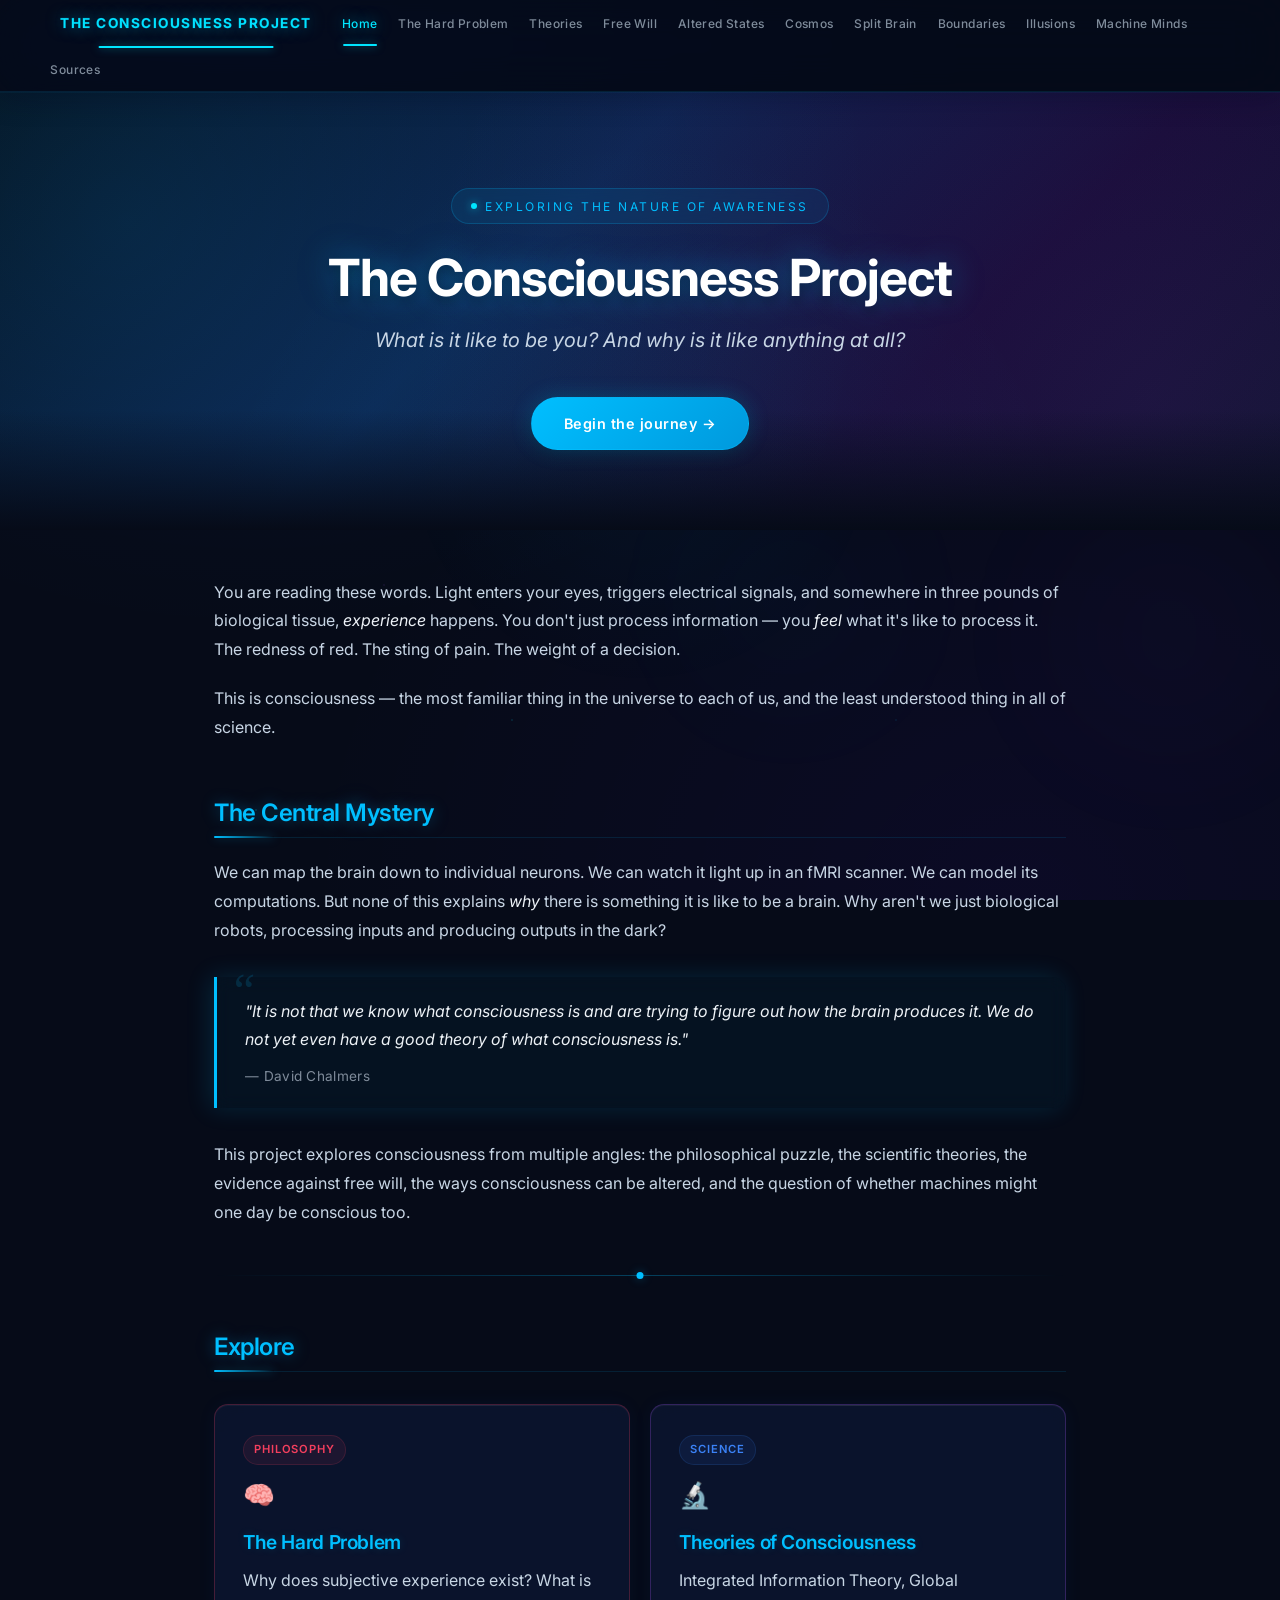
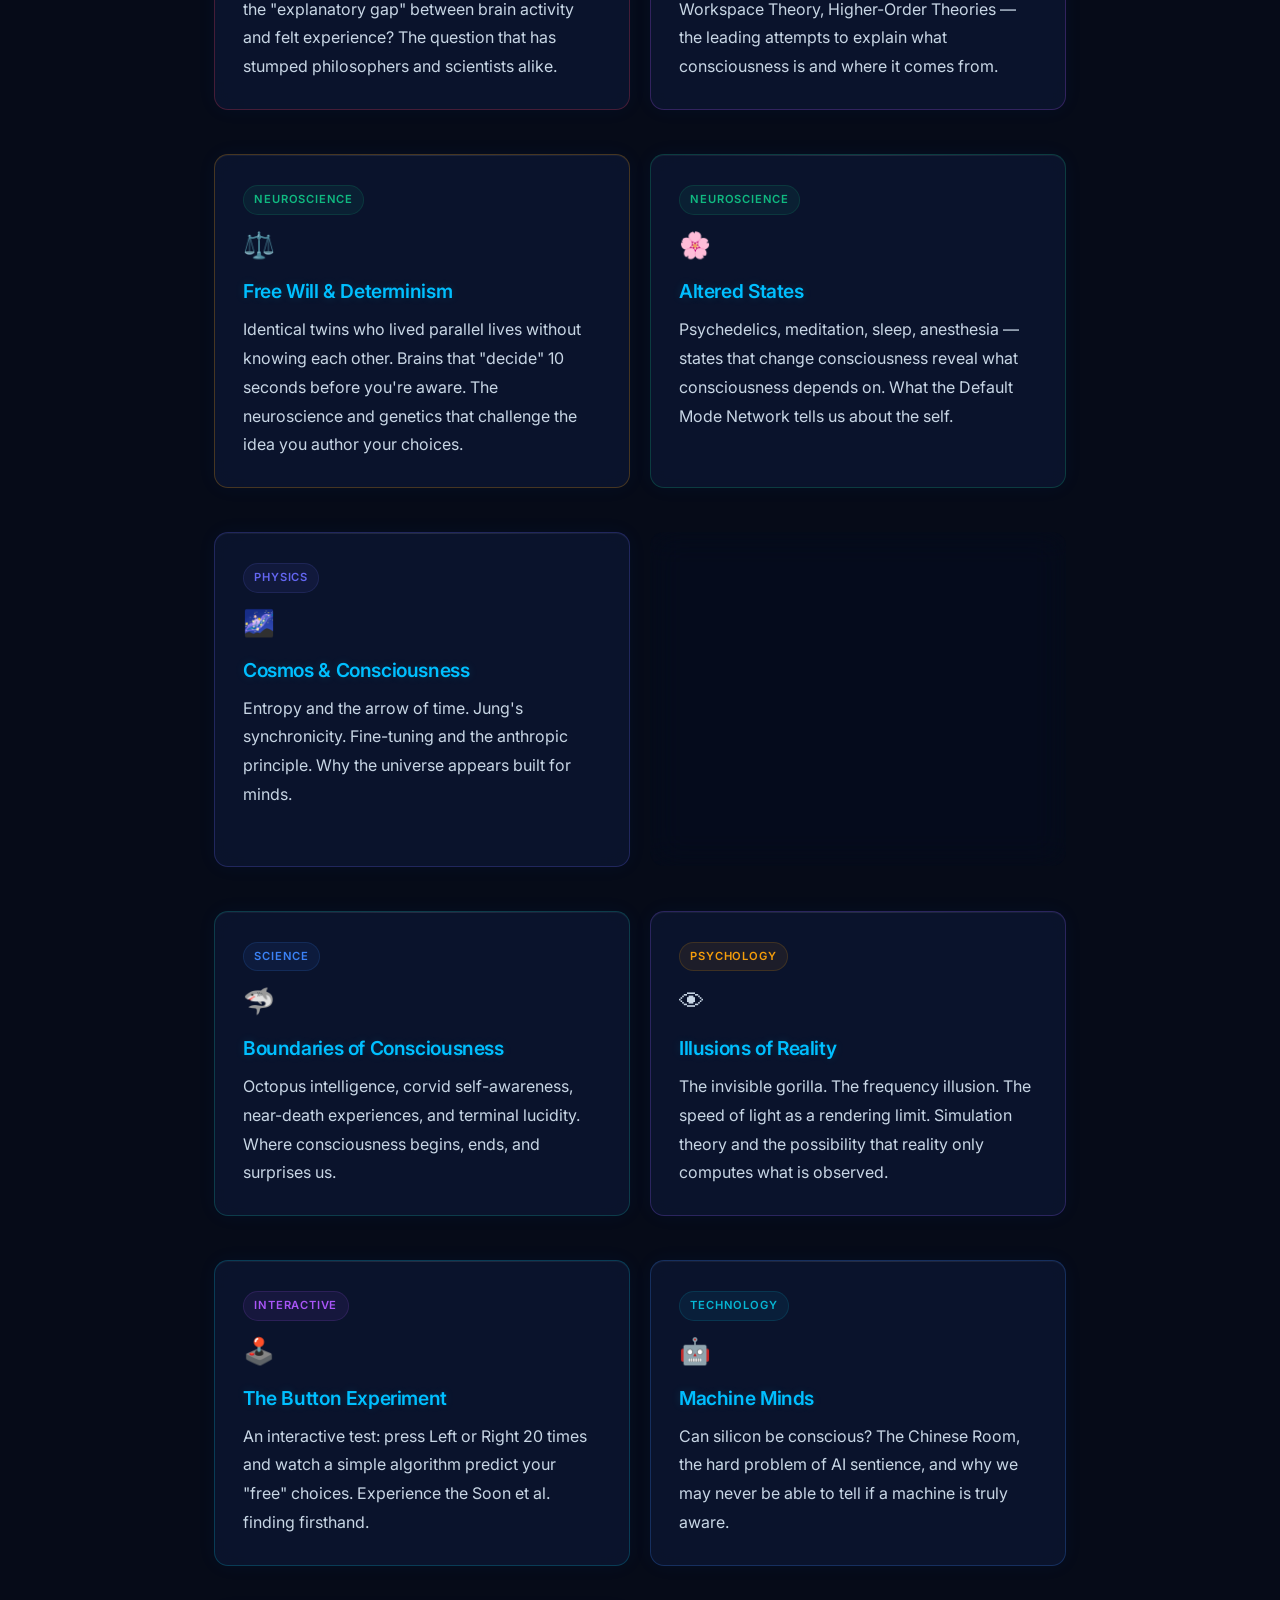
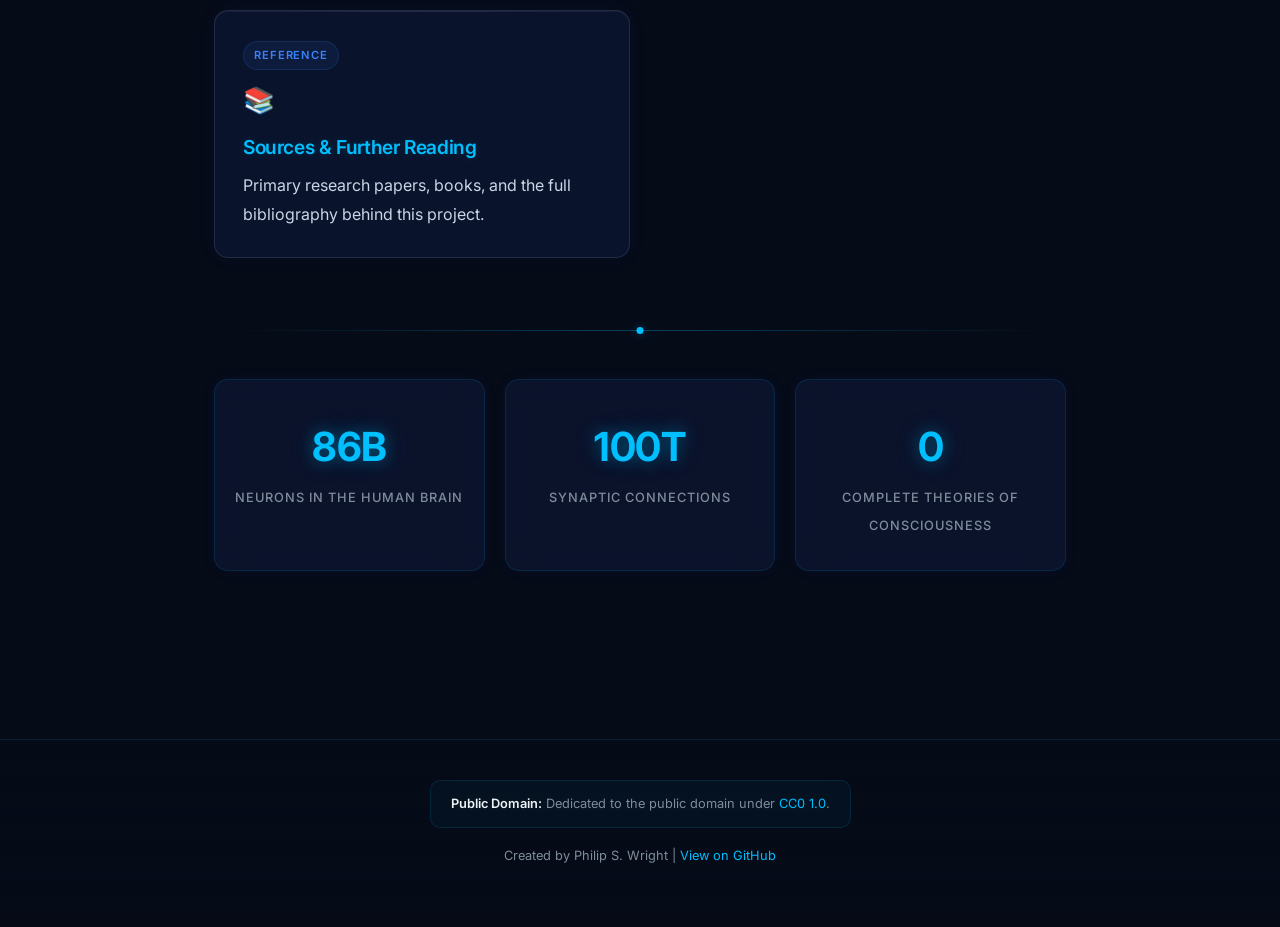
==== index.html @ 0926f4d0 "feat: premium dark theme overhaul mirroring bluetoothdefense.com aesthetic Adds floating orbs, glass" ====
<!DOCTYPE html>
<html lang="en">
<head>
  <meta charset="UTF-8">
  <meta name="viewport" content="width=device-width, initial-scale=1.0">
  <title>The Consciousness Project</title>
  <meta name="description" content="An exploration of consciousness — the hard problem, theories of mind, free will, altered states, and machine sentience.">
  <link rel="preconnect" href="https://fonts.googleapis.com">
  <link rel="preconnect" href="https://fonts.gstatic.com" crossorigin>
  <link href="https://fonts.googleapis.com/css2?family=Inter:wght@300;400;500;600;700&display=swap" rel="stylesheet">
  <link rel="stylesheet" href="style.css">
</head>
<body>
  <!-- Floating orbs -->
  <div class="orb orb-1"></div>
  <div class="orb orb-2"></div>
  <div class="orb orb-3"></div>

  <nav>
    <div class="nav-inner">
      <a href="index.html" class="site-title">The Consciousness Project</a>
      <a href="index.html" class="active">Home</a>
      <a href="hard-problem.html">The Hard Problem</a>
      <a href="theories.html">Theories</a>
      <a href="free-will.html">Free Will</a>
      <a href="altered-states.html">Altered States</a>
      <a href="cosmos.html">Cosmos</a>
      <a href="split-brain.html">Split Brain</a>
      <a href="boundaries.html">Boundaries</a>
      <a href="illusions.html">Illusions</a>
      <a href="machine-minds.html">Machine Minds</a>
      <a href="sources.html">Sources</a>
    </div>
  </nav>

  <div class="hero">
    <div class="badge">Exploring the nature of awareness</div>
    <h1>The Consciousness Project</h1>
    <p class="subtitle">What is it like to be you? And why is it like anything at all?</p>
    <div class="hero-cta">
      <a href="hard-problem.html">Begin the journey &rarr;</a>
    </div>
  </div>

  <div class="container">

    <p class="animate-on-scroll">You are reading these words. Light enters your eyes, triggers electrical signals, and somewhere in three pounds of biological tissue, <em>experience</em> happens. You don't just process information &mdash; you <em>feel</em> what it's like to process it. The redness of red. The sting of pain. The weight of a decision.</p>

    <p class="animate-on-scroll">This is consciousness &mdash; the most familiar thing in the universe to each of us, and the least understood thing in all of science.</p>

    <h2 class="animate-on-scroll">The Central Mystery</h2>

    <p class="animate-on-scroll">We can map the brain down to individual neurons. We can watch it light up in an fMRI scanner. We can model its computations. But none of this explains <em>why</em> there is something it is like to be a brain. Why aren't we just biological robots, processing inputs and producing outputs in the dark?</p>

    <blockquote class="animate-on-scroll">
      "It is not that we know what consciousness is and are trying to figure out how the brain produces it. We do not yet even have a good theory of what consciousness <em>is</em>."
      <cite>&mdash; David Chalmers</cite>
    </blockquote>

    <p class="animate-on-scroll">This project explores consciousness from multiple angles: the philosophical puzzle, the scientific theories, the evidence against free will, the ways consciousness can be altered, and the question of whether machines might one day be conscious too.</p>

    <div class="section-divider"></div>

    <h2 class="animate-on-scroll">Explore</h2>

    <div class="card-grid">
      <div class="card animate-on-scroll stagger-1" data-topic="hard-problem">
        <span class="tag philosophy">Philosophy</span>
        <span class="card-icon">&#129504;</span>
        <h3><a href="hard-problem.html">The Hard Problem</a></h3>
        <p>Why does subjective experience exist? What is the "explanatory gap" between brain activity and felt experience? The question that has stumped philosophers and scientists alike.</p>
      </div>

      <div class="card animate-on-scroll stagger-2" data-topic="theories">
        <span class="tag science">Science</span>
        <span class="card-icon">&#128300;</span>
        <h3><a href="theories.html">Theories of Consciousness</a></h3>
        <p>Integrated Information Theory, Global Workspace Theory, Higher-Order Theories &mdash; the leading attempts to explain what consciousness is and where it comes from.</p>
      </div>

      <div class="card animate-on-scroll stagger-3" data-topic="free-will">
        <span class="tag neuroscience">Neuroscience</span>
        <span class="card-icon">&#9878;&#65039;</span>
        <h3><a href="free-will.html">Free Will &amp; Determinism</a></h3>
        <p>Identical twins who lived parallel lives without knowing each other. Brains that "decide" 10 seconds before you're aware. The neuroscience and genetics that challenge the idea you author your choices.</p>
      </div>

      <div class="card animate-on-scroll stagger-4" data-topic="altered-states">
        <span class="tag neuroscience">Neuroscience</span>
        <span class="card-icon">&#127800;</span>
        <h3><a href="altered-states.html">Altered States</a></h3>
        <p>Psychedelics, meditation, sleep, anesthesia &mdash; states that change consciousness reveal what consciousness depends on. What the Default Mode Network tells us about the self.</p>
      </div>

      <div class="card animate-on-scroll stagger-5" data-topic="cosmos">
        <span class="tag physics">Physics</span>
        <span class="card-icon">&#127756;</span>
        <h3><a href="cosmos.html">Cosmos &amp; Consciousness</a></h3>
        <p>Entropy and the arrow of time. Jung's synchronicity. Fine-tuning and the anthropic principle. Why the universe appears built for minds.</p>
      </div>

      <div class="card animate-on-scroll stagger-6" data-topic="split-brain">
        <span class="tag neuroscience">Neuroscience</span>
        <span class="card-icon">&#129705;</span>
        <h3><a href="split-brain.html">The Divided Mind</a></h3>
        <p>Cut the brain in half and you may create two consciousnesses. Sperry and Gazzaniga's split-brain experiments, the confabulating left hemisphere, and what it means for the unity of self.</p>
      </div>

      <div class="card animate-on-scroll stagger-7" data-topic="boundaries">
        <span class="tag science">Science</span>
        <span class="card-icon">&#129416;</span>
        <h3><a href="boundaries.html">Boundaries of Consciousness</a></h3>
        <p>Octopus intelligence, corvid self-awareness, near-death experiences, and terminal lucidity. Where consciousness begins, ends, and surprises us.</p>
      </div>

      <div class="card animate-on-scroll stagger-8" data-topic="illusions">
        <span class="tag psychology">Psychology</span>
        <span class="card-icon">&#128065;</span>
        <h3><a href="illusions.html">Illusions of Reality</a></h3>
        <p>The invisible gorilla. The frequency illusion. The speed of light as a rendering limit. Simulation theory and the possibility that reality only computes what is observed.</p>
      </div>

      <div class="card animate-on-scroll stagger-9" data-topic="experiment">
        <span class="tag interactive">Interactive</span>
        <span class="card-icon">&#128377;&#65039;</span>
        <h3><a href="experiment.html">The Button Experiment</a></h3>
        <p>An interactive test: press Left or Right 20 times and watch a simple algorithm predict your "free" choices. Experience the Soon et al. finding firsthand.</p>
      </div>

      <div class="card animate-on-scroll stagger-10" data-topic="machine-minds">
        <span class="tag technology">Technology</span>
        <span class="card-icon">&#129302;</span>
        <h3><a href="machine-minds.html">Machine Minds</a></h3>
        <p>Can silicon be conscious? The Chinese Room, the hard problem of AI sentience, and why we may never be able to tell if a machine is truly aware.</p>
      </div>

      <div class="card animate-on-scroll stagger-11" data-topic="sources">
        <span class="tag science">Reference</span>
        <span class="card-icon">&#128218;</span>
        <h3><a href="sources.html">Sources &amp; Further Reading</a></h3>
        <p>Primary research papers, books, and the full bibliography behind this project.</p>
      </div>
    </div>

    <div class="section-divider"></div>

    <div class="stat-grid">
      <div class="stat-box animate-on-scroll stagger-1">
        <span class="number">86B</span>
        <span class="label">Neurons in the human brain</span>
      </div>
      <div class="stat-box animate-on-scroll stagger-2">
        <span class="number">100T</span>
        <span class="label">Synaptic connections</span>
      </div>
      <div class="stat-box animate-on-scroll stagger-3">
        <span class="number">0</span>
        <span class="label">Complete theories of consciousness</span>
      </div>
    </div>

  </div>

  <footer>
    <div class="license-box">
      <strong>Public Domain:</strong> Dedicated to the public domain under <a href="https://creativecommons.org/publicdomain/zero/1.0/" target="_blank" rel="noopener">CC0 1.0</a>.
    </div>
    <p>Created by Philip S. Wright | <a href="https://github.com/pdubbbbbs/jim-twins-project">View on GitHub</a></p>
  </footer>

  <script src="animations.js"></script>
</body>
</html>
---- style.css ----
/* ============================================
   The Consciousness Project — Premium Theme
   Inspired by bluetoothdefense.com aesthetic
   ============================================ */

/* === Base Reset === */
*, *::before, *::after {
  box-sizing: border-box;
  margin: 0;
  padding: 0;
}

:root {
  --bg-deep: #060b18;
  --bg: #0a1128;
  --bg-card: rgba(15, 25, 55, 0.65);
  --bg-card-hover: rgba(20, 35, 75, 0.7);

  /* Primary palette */
  --blue: #00bfff;
  --blue-dim: #1a7aad;
  --blue-glow: rgba(0, 191, 255, 0.15);
  --blue-glow-strong: rgba(0, 191, 255, 0.35);
  --cyan: #00e5ff;
  --purple: #a855f7;
  --purple-glow: rgba(168, 85, 247, 0.15);
  --accent: #ff4466;
  --accent-glow: rgba(255, 68, 102, 0.15);
  --green: #22d3ee;
  --green-glow: rgba(34, 211, 238, 0.15);
  --amber: #f59e0b;
  --amber-glow: rgba(245, 158, 11, 0.15);
  --rose: #f43f5e;
  --rose-glow: rgba(244, 63, 94, 0.15);
  --emerald: #10b981;
  --emerald-glow: rgba(16, 185, 129, 0.15);
  --indigo: #6366f1;
  --indigo-glow: rgba(99, 102, 241, 0.15);

  /* Text */
  --text: #c8d6e5;
  --text-bright: #edf2f7;
  --text-dim: #7f8c9b;

  /* Borders & glass */
  --border: rgba(0, 191, 255, 0.12);
  --border-glow: rgba(0, 191, 255, 0.3);
  --glass: rgba(255, 255, 255, 0.04);
  --glass-strong: rgba(255, 255, 255, 0.07);

  /* Radius */
  --radius: 14px;
  --radius-lg: 20px;
}

html {
  scroll-behavior: smooth;
  scroll-padding-top: 80px;
}

body {
  font-family: Inter, -apple-system, BlinkMacSystemFont, "Segoe UI", Roboto, sans-serif;
  line-height: 1.75;
  color: var(--text);
  background-color: var(--bg-deep);
  background-image:
    radial-gradient(ellipse at 20% 0%, rgba(0, 100, 255, 0.08) 0%, transparent 50%),
    radial-gradient(ellipse at 80% 100%, rgba(100, 0, 255, 0.06) 0%, transparent 50%);
  background-attachment: fixed;
  min-height: 100vh;
  -webkit-font-smoothing: antialiased;
  -moz-osx-font-smoothing: grayscale;
  text-rendering: optimizeLegibility;
  overflow-x: hidden;
}

/* === Ambient Particles (fixed background) === */
body::before {
  content: '';
  position: fixed;
  top: 0;
  left: 0;
  width: 100%;
  height: 100%;
  pointer-events: none;
  z-index: 0;
  background-image:
    radial-gradient(1.5px 1.5px at 10% 20%, rgba(0, 191, 255, 0.35), transparent),
    radial-gradient(1px 1px at 30% 65%, rgba(168, 85, 247, 0.25), transparent),
    radial-gradient(1.5px 1.5px at 55% 15%, rgba(0, 229, 255, 0.3), transparent),
    radial-gradient(1px 1px at 70% 80%, rgba(0, 191, 255, 0.25), transparent),
    radial-gradient(1px 1px at 85% 35%, rgba(168, 85, 247, 0.2), transparent),
    radial-gradient(1.5px 1.5px at 20% 90%, rgba(0, 229, 255, 0.25), transparent),
    radial-gradient(1px 1px at 45% 45%, rgba(0, 191, 255, 0.2), transparent),
    radial-gradient(1.5px 1.5px at 90% 55%, rgba(0, 229, 255, 0.25), transparent),
    radial-gradient(1px 1px at 5% 50%, rgba(168, 85, 247, 0.2), transparent),
    radial-gradient(1px 1px at 60% 35%, rgba(0, 191, 255, 0.15), transparent),
    radial-gradient(1px 1px at 75% 10%, rgba(168, 85, 247, 0.2), transparent),
    radial-gradient(1.5px 1.5px at 40% 80%, rgba(0, 229, 255, 0.2), transparent);
  animation: starfield 25s ease-in-out infinite alternate;
}

body::after {
  content: '';
  position: fixed;
  top: 0;
  left: 0;
  width: 100%;
  height: 100%;
  pointer-events: none;
  z-index: 0;
  background:
    radial-gradient(600px circle at var(--mouse-x, 50%) var(--mouse-y, 50%), rgba(0, 191, 255, 0.04), transparent 40%);
  transition: background 0.3s ease;
}

@keyframes starfield {
  0% { opacity: 0.5; transform: translateY(0) scale(1); }
  50% { opacity: 0.8; }
  100% { opacity: 1; transform: translateY(-15px) scale(1.01); }
}

/* === Floating Orbs (decorative) === */
.orb {
  position: fixed;
  border-radius: 50%;
  pointer-events: none;
  z-index: 0;
  filter: blur(80px);
  opacity: 0.4;
}

.orb-1 {
  width: 400px;
  height: 400px;
  background: radial-gradient(circle, rgba(0, 191, 255, 0.15), transparent 70%);
  top: 10%;
  left: -5%;
  animation: orbFloat1 20s ease-in-out infinite;
}

.orb-2 {
  width: 350px;
  height: 350px;
  background: radial-gradient(circle, rgba(168, 85, 247, 0.12), transparent 70%);
  bottom: 10%;
  right: -5%;
  animation: orbFloat2 25s ease-in-out infinite;
}

.orb-3 {
  width: 300px;
  height: 300px;
  background: radial-gradient(circle, rgba(0, 229, 255, 0.1), transparent 70%);
  top: 50%;
  left: 50%;
  animation: orbFloat3 18s ease-in-out infinite;
}

@keyframes orbFloat1 {
  0%, 100% { transform: translate(0, 0); }
  33% { transform: translate(40px, 30px); }
  66% { transform: translate(-20px, 50px); }
}

@keyframes orbFloat2 {
  0%, 100% { transform: translate(0, 0); }
  33% { transform: translate(-30px, -40px); }
  66% { transform: translate(20px, -20px); }
}

@keyframes orbFloat3 {
  0%, 100% { transform: translate(-50%, -50%); }
  33% { transform: translate(-45%, -55%); }
  66% { transform: translate(-55%, -45%); }
}

/* === Navigation === */
nav {
  background: rgba(6, 11, 24, 0.8);
  backdrop-filter: blur(24px) saturate(1.5);
  -webkit-backdrop-filter: blur(24px) saturate(1.5);
  padding: 0;
  position: sticky;
  top: 0;
  z-index: 100;
  border-bottom: 1px solid var(--border);
  box-shadow:
    0 1px 0 rgba(0, 191, 255, 0.05),
    0 4px 30px rgba(0, 0, 0, 0.3),
    0 0 40px rgba(0, 100, 255, 0.06);
}

nav .nav-inner {
  max-width: 1200px;
  margin: 0 auto;
  display: flex;
  align-items: center;
  flex-wrap: wrap;
  gap: 0;
}

nav .site-title {
  color: #fff;
  font-size: 0.85rem;
  font-weight: 700;
  padding: 0.75rem 1.25rem;
  text-decoration: none;
  letter-spacing: 1.5px;
  text-transform: uppercase;
  text-shadow:
    0 0 10px rgba(0, 191, 255, 0.6),
    0 0 20px rgba(0, 191, 255, 0.4),
    0 0 40px rgba(0, 191, 255, 0.2);
  -webkit-text-stroke: 0.5px rgba(0, 191, 255, 0.3);
  transition: text-shadow 0.3s;
}

nav .site-title:hover {
  text-shadow:
    0 0 10px rgba(0, 191, 255, 0.8),
    0 0 25px rgba(0, 191, 255, 0.5),
    0 0 50px rgba(0, 191, 255, 0.3);
}

nav a {
  color: var(--text-dim);
  text-decoration: none;
  padding: 0.7rem 0.65rem;
  font-size: 0.75rem;
  font-weight: 500;
  letter-spacing: 0.4px;
  transition: color 0.3s, text-shadow 0.3s;
  position: relative;
}

nav a:hover {
  color: var(--blue);
  text-shadow: 0 0 12px var(--blue-glow-strong);
}

nav a.active {
  color: var(--cyan);
  text-shadow: 0 0 15px rgba(0, 229, 255, 0.5);
}

nav a.active::after {
  content: '';
  position: absolute;
  bottom: 0;
  left: 50%;
  transform: translateX(-50%);
  width: 60%;
  height: 2px;
  background: var(--cyan);
  border-radius: 1px;
  box-shadow: 0 0 8px rgba(0, 229, 255, 0.5);
}

/* === Layout === */
.container {
  max-width: 900px;
  margin: 0 auto;
  padding: 3rem 1.5rem 4rem;
  position: relative;
  z-index: 1;
}

/* === Hero === */
.hero {
  background: linear-gradient(135deg, var(--bg-deep) 0%, #0d1f4a 40%, #120a30 70%, #0a1128 100%);
  color: #fff;
  padding: 6rem 1.5rem 5rem;
  text-align: center;
  position: relative;
  overflow: hidden;
  z-index: 1;
}

.hero::before {
  content: '';
  position: absolute;
  top: -50%;
  left: -50%;
  width: 200%;
  height: 200%;
  background:
    radial-gradient(circle at 30% 40%, rgba(0, 191, 255, 0.12) 0%, transparent 40%),
    radial-gradient(circle at 70% 60%, rgba(168, 85, 247, 0.1) 0%, transparent 40%),
    radial-gradient(circle at 50% 80%, rgba(0, 229, 255, 0.06) 0%, transparent 30%);
  animation: heroGlow 10s ease-in-out infinite alternate;
}

.hero::after {
  content: '';
  position: absolute;
  bottom: 0;
  left: 0;
  right: 0;
  height: 120px;
  background: linear-gradient(to top, var(--bg-deep), transparent);
  z-index: 2;
}

@keyframes heroGlow {
  0% { transform: translate(0, 0) scale(1) rotate(0deg); }
  100% { transform: translate(-3%, 3%) scale(1.08) rotate(1deg); }
}

.hero .badge {
  display: inline-flex;
  align-items: center;
  gap: 0.5rem;
  font-size: 0.75rem;
  letter-spacing: 2.5px;
  text-transform: uppercase;
  color: var(--blue);
  margin-bottom: 1.5rem;
  position: relative;
  z-index: 3;
  background: rgba(0, 191, 255, 0.08);
  border: 1px solid rgba(0, 191, 255, 0.2);
  padding: 0.4rem 1.2rem;
  border-radius: 100px;
  backdrop-filter: blur(8px);
  animation: fadeSlideUp 0.8s ease-out both;
}

.hero .badge::before {
  content: '';
  width: 6px;
  height: 6px;
  background: var(--cyan);
  border-radius: 50%;
  animation: statusPulse 2s ease-in-out infinite;
  box-shadow: 0 0 8px rgba(0, 229, 255, 0.6);
}

@keyframes statusPulse {
  0%, 100% { opacity: 1; transform: scale(1); }
  50% { opacity: 0.4; transform: scale(0.8); }
}

.hero h1 {
  font-size: 3.2rem;
  margin-bottom: 1rem;
  letter-spacing: -1px;
  font-weight: 700;
  color: #fff;
  text-shadow:
    0 0 30px rgba(0, 191, 255, 0.4),
    0 0 60px rgba(0, 191, 255, 0.15),
    0 4px 12px rgba(0, 0, 0, 0.4);
  position: relative;
  z-index: 3;
  line-height: 1.15;
  animation: fadeSlideUp 0.8s ease-out 0.1s both;
}

.hero .subtitle {
  font-size: 1.25rem;
  opacity: 0.85;
  font-style: italic;
  max-width: 650px;
  margin: 0 auto;
  position: relative;
  z-index: 3;
  color: var(--text);
  line-height: 1.7;
  animation: fadeSlideUp 0.8s ease-out 0.2s both;
}

.hero .hero-cta {
  margin-top: 2.5rem;
  position: relative;
  z-index: 3;
  animation: fadeSlideUp 0.8s ease-out 0.35s both;
}

.hero .hero-cta a {
  display: inline-flex;
  align-items: center;
  gap: 0.5rem;
  background: linear-gradient(135deg, var(--blue), #0099dd);
  color: #fff;
  padding: 0.8rem 2rem;
  border-radius: 100px;
  font-weight: 600;
  font-size: 0.9rem;
  letter-spacing: 0.5px;
  text-decoration: none;
  border: 1px solid rgba(0, 191, 255, 0.3);
  box-shadow:
    0 0 20px rgba(0, 191, 255, 0.25),
    0 4px 15px rgba(0, 0, 0, 0.3);
  transition: all 0.3s ease;
}

.hero .hero-cta a:hover {
  transform: translateY(-2px);
  box-shadow:
    0 0 35px rgba(0, 191, 255, 0.35),
    0 8px 25px rgba(0, 0, 0, 0.3);
  text-shadow: none;
}

/* === Entrance Animations === */
@keyframes fadeSlideUp {
  0% {
    opacity: 0;
    transform: translateY(25px);
    filter: blur(4px);
  }
  100% {
    opacity: 1;
    transform: translateY(0);
    filter: blur(0);
  }
}

@keyframes fadeSlideLeft {
  0% {
    opacity: 0;
    transform: translateX(-30px);
    filter: blur(4px);
  }
  100% {
    opacity: 1;
    transform: translateX(0);
    filter: blur(0);
  }
}

@keyframes fadeSlideRight {
  0% {
    opacity: 0;
    transform: translateX(30px);
    filter: blur(4px);
  }
  100% {
    opacity: 1;
    transform: translateX(0);
    filter: blur(0);
  }
}

@keyframes fadeIn {
  0% { opacity: 0; filter: blur(6px); }
  100% { opacity: 1; filter: blur(0); }
}

/* Scroll-triggered animation classes */
.animate-on-scroll {
  opacity: 0;
  transform: translateY(30px);
  filter: blur(4px);
  transition: all 0.7s cubic-bezier(0.16, 1, 0.3, 1);
}

.animate-on-scroll.visible {
  opacity: 1;
  transform: translateY(0);
  filter: blur(0);
}

.animate-on-scroll.slide-left {
  transform: translateX(-30px) translateY(0);
}

.animate-on-scroll.slide-left.visible {
  transform: translateX(0) translateY(0);
}

.animate-on-scroll.slide-right {
  transform: translateX(30px) translateY(0);
}

.animate-on-scroll.slide-right.visible {
  transform: translateX(0) translateY(0);
}

/* Stagger delays for children */
.stagger-1 { transition-delay: 0.05s; }
.stagger-2 { transition-delay: 0.1s; }
.stagger-3 { transition-delay: 0.15s; }
.stagger-4 { transition-delay: 0.2s; }
.stagger-5 { transition-delay: 0.25s; }
.stagger-6 { transition-delay: 0.3s; }
.stagger-7 { transition-delay: 0.35s; }
.stagger-8 { transition-delay: 0.4s; }
.stagger-9 { transition-delay: 0.45s; }
.stagger-10 { transition-delay: 0.5s; }
.stagger-11 { transition-delay: 0.55s; }

/* === Headings === */
h1, h2, h3 {
  color: var(--text-bright);
  line-height: 1.25;
  letter-spacing: -0.02em;
  font-weight: 600;
}

h1 {
  font-size: 2.2rem;
  margin-bottom: 1rem;
  text-shadow:
    0 0 25px var(--blue-glow),
    0 0 50px rgba(0, 191, 255, 0.08);
}

h2 {
  font-size: 1.5rem;
  margin: 3.5rem 0 1.25rem;
  padding-bottom: 0.6rem;
  border-bottom: 1px solid var(--border);
  color: var(--blue);
  text-shadow:
    0 0 15px var(--blue-glow-strong),
    0 0 30px var(--blue-glow);
  position: relative;
}

h2::after {
  content: '';
  position: absolute;
  bottom: -1px;
  left: 0;
  width: 60px;
  height: 2px;
  background: linear-gradient(to right, var(--blue), transparent);
  border-radius: 1px;
  box-shadow: 0 0 10px var(--blue-glow-strong);
}

h3 {
  font-size: 1.2rem;
  margin: 1.75rem 0 0.75rem;
  color: var(--cyan);
  text-shadow: 0 0 10px rgba(0, 229, 255, 0.15);
}

/* === Body Text === */
p {
  margin-bottom: 1.25rem;
  line-height: 1.8;
}

strong {
  color: var(--text-bright);
  font-weight: 600;
}

em {
  color: var(--text-bright);
}

/* === Links === */
a {
  color: var(--blue);
  text-decoration: none;
  transition: color 0.25s, text-shadow 0.25s;
}

a:hover {
  color: var(--cyan);
  text-shadow: 0 0 12px var(--blue-glow);
}

/* === Card Grid (Home page) === */
.card-grid {
  display: grid;
  grid-template-columns: repeat(auto-fill, minmax(380px, 1fr));
  gap: 1.25rem;
  margin: 2rem 0;
}

/* === Cards (Glassmorphism) === */
.card {
  background: var(--bg-card);
  backdrop-filter: blur(16px) saturate(1.3);
  -webkit-backdrop-filter: blur(16px) saturate(1.3);
  border-radius: var(--radius);
  padding: 1.75rem;
  margin-bottom: 1.5rem;
  border: 1px solid var(--border);
  box-shadow:
    0 0 20px rgba(0, 100, 255, 0.05),
    inset 0 1px 0 var(--glass);
  transition: all 0.4s cubic-bezier(0.16, 1, 0.3, 1);
  position: relative;
  overflow: hidden;
}

.card::before {
  content: '';
  position: absolute;
  top: 0;
  left: 0;
  right: 0;
  height: 1px;
  background: linear-gradient(90deg, transparent, var(--glass-strong), transparent);
}

.card:hover {
  border-color: var(--border-glow);
  box-shadow:
    0 0 40px rgba(0, 191, 255, 0.12),
    0 8px 32px rgba(0, 0, 0, 0.2),
    inset 0 1px 0 var(--glass-strong);
  transform: translateY(-4px);
  background: var(--bg-card-hover);
}

.card h3 {
  margin-top: 0;
  transition: color 0.3s;
}

.card h3 a {
  text-decoration: none;
  transition: color 0.3s, text-shadow 0.3s;
}

.card:hover h3,
.card:hover h3 a {
  color: var(--blue);
  text-shadow: 0 0 15px var(--blue-glow-strong);
}

.card p:last-child {
  margin-bottom: 0;
}

/* Color-coded card variants */
.card[data-topic="hard-problem"] { --card-accent: #f43f5e; --card-accent-glow: rgba(244, 63, 94, 0.15); }
.card[data-topic="theories"] { --card-accent: #a855f7; --card-accent-glow: rgba(168, 85, 247, 0.15); }
.card[data-topic="free-will"] { --card-accent: #f59e0b; --card-accent-glow: rgba(245, 158, 11, 0.15); }
.card[data-topic="altered-states"] { --card-accent: #10b981; --card-accent-glow: rgba(16, 185, 129, 0.15); }
.card[data-topic="cosmos"] { --card-accent: #6366f1; --card-accent-glow: rgba(99, 102, 241, 0.15); }
.card[data-topic="split-brain"] { --card-accent: #ec4899; --card-accent-glow: rgba(236, 72, 153, 0.15); }
.card[data-topic="boundaries"] { --card-accent: #14b8a6; --card-accent-glow: rgba(20, 184, 166, 0.15); }
.card[data-topic="illusions"] { --card-accent: #8b5cf6; --card-accent-glow: rgba(139, 92, 246, 0.15); }
.card[data-topic="experiment"] { --card-accent: #06b6d4; --card-accent-glow: rgba(6, 182, 212, 0.15); }
.card[data-topic="machine-minds"] { --card-accent: #3b82f6; --card-accent-glow: rgba(59, 130, 246, 0.15); }
.card[data-topic="sources"] { --card-accent: #64748b; --card-accent-glow: rgba(100, 116, 139, 0.15); }

.card[data-topic] {
  border-color: color-mix(in srgb, var(--card-accent) 25%, transparent);
}

.card[data-topic]:hover {
  border-color: color-mix(in srgb, var(--card-accent) 50%, transparent);
  box-shadow:
    0 0 40px var(--card-accent-glow),
    0 8px 32px rgba(0, 0, 0, 0.2),
    inset 0 1px 0 var(--glass-strong);
}

.card[data-topic]:hover h3,
.card[data-topic]:hover h3 a {
  color: var(--card-accent);
  text-shadow: 0 0 15px var(--card-accent-glow);
}

/* Card icon (emoji or SVG) */
.card-icon {
  font-size: 1.6rem;
  margin-bottom: 0.75rem;
  display: block;
  transition: transform 0.4s cubic-bezier(0.16, 1, 0.3, 1);
}

.card:hover .card-icon {
  transform: scale(1.15) rotate(3deg);
}

/* Highlight & green card variants */
.card.highlight {
  border-color: rgba(255, 68, 102, 0.2);
  background: rgba(40, 20, 30, 0.5);
  box-shadow: 0 0 20px var(--accent-glow), inset 0 1px 0 var(--glass);
}

.card.highlight:hover {
  border-color: rgba(255, 68, 102, 0.4);
  box-shadow: 0 0 40px rgba(255, 68, 102, 0.15), 0 8px 32px rgba(0, 0, 0, 0.2), inset 0 1px 0 var(--glass-strong);
}

.card.green {
  border-color: rgba(34, 211, 238, 0.2);
  background: rgba(15, 40, 30, 0.5);
  box-shadow: 0 0 20px var(--green-glow), inset 0 1px 0 var(--glass);
}

.card.green:hover {
  border-color: rgba(34, 211, 238, 0.4);
  box-shadow: 0 0 40px rgba(34, 211, 238, 0.15), 0 8px 32px rgba(0, 0, 0, 0.2), inset 0 1px 0 var(--glass-strong);
}

/* === Glow Pulse Animation on Cards === */
@keyframes glowPulse {
  0%, 100% { box-shadow: 0 0 15px rgba(0, 191, 255, 0.04), inset 0 1px 0 var(--glass); }
  50% { box-shadow: 0 0 25px rgba(0, 191, 255, 0.1), inset 0 1px 0 var(--glass); }
}

.card:not(:hover) {
  animation: glowPulse 6s ease-in-out infinite;
}

/* === Blockquotes === */
blockquote {
  border-left: 3px solid var(--blue);
  margin: 2rem 0;
  padding: 1.25rem 1.75rem;
  background: rgba(0, 191, 255, 0.04);
  border-radius: 0 var(--radius) var(--radius) 0;
  font-style: italic;
  color: var(--text-bright);
  box-shadow: -4px 0 25px var(--blue-glow);
  backdrop-filter: blur(8px);
  position: relative;
}

blockquote::before {
  content: '\201C';
  position: absolute;
  top: -10px;
  left: 12px;
  font-size: 3rem;
  color: var(--blue);
  opacity: 0.15;
  font-family: Georgia, serif;
  line-height: 1;
}

blockquote cite {
  display: block;
  margin-top: 0.75rem;
  font-style: normal;
  font-size: 0.85rem;
  color: var(--text-dim);
  letter-spacing: 0.3px;
}

/* === Stat Grid === */
.stat-grid {
  display: grid;
  grid-template-columns: repeat(auto-fit, minmax(200px, 1fr));
  gap: 1.25rem;
  margin: 2.5rem 0;
}

.stat-box {
  text-align: center;
  background: var(--bg-card);
  backdrop-filter: blur(16px);
  padding: 2rem 1.25rem;
  border-radius: var(--radius);
  border: 1px solid var(--border);
  box-shadow: 0 0 15px rgba(0, 100, 255, 0.05);
  transition: all 0.4s cubic-bezier(0.16, 1, 0.3, 1);
  position: relative;
  overflow: hidden;
}

.stat-box::before {
  content: '';
  position: absolute;
  top: 0;
  left: 0;
  right: 0;
  height: 2px;
  background: linear-gradient(90deg, transparent, var(--blue), transparent);
  opacity: 0;
  transition: opacity 0.4s;
}

.stat-box:hover {
  border-color: var(--border-glow);
  box-shadow: 0 0 30px var(--blue-glow), 0 8px 20px rgba(0, 0, 0, 0.15);
  transform: translateY(-3px);
}

.stat-box:hover::before {
  opacity: 1;
}

.stat-box .number {
  font-size: 2.5rem;
  font-weight: 700;
  color: var(--blue);
  display: block;
  text-shadow:
    0 0 15px var(--blue-glow-strong),
    0 0 30px var(--blue-glow);
  letter-spacing: -0.5px;
}

.stat-box .label {
  font-size: 0.8rem;
  color: var(--text-dim);
  margin-top: 0.35rem;
  text-transform: uppercase;
  letter-spacing: 1px;
  font-weight: 500;
}

/* === Timeline === */
.timeline {
  position: relative;
  padding-left: 2.5rem;
  margin: 2rem 0;
}

.timeline::before {
  content: '';
  position: absolute;
  left: 0;
  top: 0;
  bottom: 0;
  width: 2px;
  background: linear-gradient(to bottom, var(--blue), var(--purple), var(--cyan));
  border-radius: 3px;
  box-shadow: 0 0 12px var(--blue-glow);
}

.timeline-item {
  position: relative;
  margin-bottom: 2rem;
  padding-left: 1.25rem;
}

.timeline-item::before {
  content: '';
  position: absolute;
  left: -2.85rem;
  top: 0.5rem;
  width: 14px;
  height: 14px;
  background: var(--blue);
  border: 3px solid var(--bg);
  border-radius: 50%;
  box-shadow:
    0 0 12px var(--blue-glow-strong),
    0 0 25px var(--blue-glow);
  transition: all 0.3s;
}

.timeline-item:hover::before {
  background: var(--cyan);
  box-shadow:
    0 0 15px rgba(0, 229, 255, 0.5),
    0 0 30px rgba(0, 229, 255, 0.2);
  transform: scale(1.3);
}

.timeline-item .year {
  font-weight: 700;
  color: var(--blue);
  font-size: 0.9rem;
  text-shadow: 0 0 10px var(--blue-glow);
  letter-spacing: 0.3px;
}

/* === Lists === */
ul, ol {
  margin: 0.75rem 0 1.25rem 1.5rem;
}

li {
  margin-bottom: 0.5rem;
}

li::marker {
  color: var(--blue-dim);
}

/* === Tables === */
table {
  width: 100%;
  border-collapse: collapse;
  margin: 1.5rem 0;
  color: var(--text);
  font-size: 0.9rem;
}

th {
  color: var(--text-bright);
  text-align: left;
  padding: 0.75rem 1rem;
  border-bottom: 2px solid var(--border);
  font-weight: 600;
  font-size: 0.8rem;
  text-transform: uppercase;
  letter-spacing: 0.5px;
}

td {
  padding: 0.75rem 1rem;
  border-bottom: 1px solid rgba(255, 255, 255, 0.04);
}

tr:hover td {
  background: rgba(0, 191, 255, 0.03);
}

/* === Sources === */
.sources {
  background: rgba(15, 25, 55, 0.4);
  border: 1px solid var(--border);
  padding: 1.75rem;
  border-radius: var(--radius);
  margin-top: 2.5rem;
  font-size: 0.85rem;
  backdrop-filter: blur(8px);
}

.sources h3 {
  margin-top: 0;
  font-size: 1rem;
  color: var(--cyan);
}

.sources ol {
  margin-left: 1.25rem;
}

.sources li {
  margin-bottom: 0.5rem;
  color: var(--text-dim);
}

/* === Page Nav (prev/next) === */
.page-nav {
  display: flex;
  justify-content: space-between;
  margin-top: 3.5rem;
  padding-top: 1.75rem;
  border-top: 1px solid var(--border);
  font-size: 0.9rem;
}

.page-nav a {
  font-weight: 600;
  color: var(--blue);
  transition: all 0.3s;
  display: inline-flex;
  align-items: center;
  gap: 0.4rem;
  padding: 0.5rem 1rem;
  border-radius: 8px;
  background: rgba(0, 191, 255, 0.05);
  border: 1px solid transparent;
}

.page-nav a:hover {
  color: var(--cyan);
  text-shadow: 0 0 15px var(--blue-glow);
  border-color: var(--border);
  background: rgba(0, 191, 255, 0.08);
  transform: translateY(-1px);
}

/* === Section Dividers === */
.section-divider {
  height: 1px;
  background: linear-gradient(90deg, transparent, var(--border-glow), transparent);
  margin: 3rem 0;
  position: relative;
}

.section-divider::after {
  content: '';
  position: absolute;
  left: 50%;
  top: -3px;
  width: 7px;
  height: 7px;
  background: var(--blue);
  border-radius: 50%;
  transform: translateX(-50%);
  box-shadow: 0 0 10px var(--blue-glow-strong);
}

/* === Footer === */
footer {
  margin-top: 4rem;
  padding: 2.5rem 1.5rem;
  border-top: 1px solid var(--border);
  font-size: 0.8rem;
  color: var(--text-dim);
  text-align: center;
  position: relative;
  z-index: 1;
  background: linear-gradient(to top, rgba(6, 11, 24, 0.5), transparent);
}

footer a {
  color: var(--blue);
}

.license-box {
  background: rgba(0, 191, 255, 0.04);
  border: 1px solid var(--border);
  padding: 0.75rem 1.25rem;
  border-radius: 10px;
  display: inline-block;
  margin-bottom: 1rem;
  backdrop-filter: blur(8px);
}

/* === Featured Quote (Home hero area) === */
.featured-quote {
  max-width: 700px;
  margin: 2rem auto 0;
  position: relative;
  z-index: 3;
  animation: fadeSlideUp 0.8s ease-out 0.3s both;
}

.featured-quote blockquote {
  border-left: none;
  border: 1px solid rgba(0, 191, 255, 0.15);
  border-radius: var(--radius);
  background: rgba(0, 191, 255, 0.03);
  text-align: center;
  padding: 1.5rem 2rem;
}

/* === Interactive Experiment Styles === */
.experiment-area {
  background: var(--bg-card);
  border: 1px solid var(--border);
  border-radius: var(--radius-lg);
  padding: 2.5rem;
  margin: 2rem 0;
  text-align: center;
  backdrop-filter: blur(16px);
}

.btn {
  display: inline-flex;
  align-items: center;
  justify-content: center;
  gap: 0.5rem;
  padding: 0.75rem 2rem;
  border-radius: 10px;
  font-weight: 600;
  font-size: 0.9rem;
  cursor: pointer;
  border: 1px solid var(--border);
  background: rgba(0, 191, 255, 0.08);
  color: var(--blue);
  transition: all 0.3s ease;
  letter-spacing: 0.3px;
}

.btn:hover {
  background: rgba(0, 191, 255, 0.15);
  border-color: var(--border-glow);
  box-shadow: 0 0 20px var(--blue-glow);
  transform: translateY(-2px);
}

.btn-primary {
  background: linear-gradient(135deg, var(--blue), #0099dd);
  color: #fff;
  border-color: rgba(0, 191, 255, 0.3);
  box-shadow: 0 0 15px var(--blue-glow);
}

.btn-primary:hover {
  box-shadow: 0 0 30px var(--blue-glow-strong);
}

/* === Tag / Category Badges === */
.tag {
  display: inline-flex;
  align-items: center;
  gap: 0.3rem;
  font-size: 0.7rem;
  font-weight: 600;
  letter-spacing: 0.8px;
  text-transform: uppercase;
  padding: 0.25rem 0.65rem;
  border-radius: 100px;
  background: rgba(0, 191, 255, 0.08);
  color: var(--blue);
  border: 1px solid rgba(0, 191, 255, 0.15);
  margin-bottom: 0.5rem;
}

.tag.philosophy { background: rgba(244, 63, 94, 0.08); color: #f43f5e; border-color: rgba(244, 63, 94, 0.15); }
.tag.science { background: rgba(59, 130, 246, 0.08); color: #3b82f6; border-color: rgba(59, 130, 246, 0.15); }
.tag.neuroscience { background: rgba(16, 185, 129, 0.08); color: #10b981; border-color: rgba(16, 185, 129, 0.15); }
.tag.psychology { background: rgba(245, 158, 11, 0.08); color: #f59e0b; border-color: rgba(245, 158, 11, 0.15); }
.tag.physics { background: rgba(99, 102, 241, 0.08); color: #6366f1; border-color: rgba(99, 102, 241, 0.15); }
.tag.technology { background: rgba(6, 182, 212, 0.08); color: #06b6d4; border-color: rgba(6, 182, 212, 0.15); }
.tag.interactive { background: rgba(168, 85, 247, 0.08); color: #a855f7; border-color: rgba(168, 85, 247, 0.15); }

/* === Responsive === */
@media (max-width: 768px) {
  .hero h1 {
    font-size: 2rem;
    letter-spacing: -0.5px;
  }
  .hero .subtitle { font-size: 1rem; }
  .hero { padding: 4rem 1.25rem 3.5rem; }
  .stat-grid { grid-template-columns: 1fr; }
  .card-grid { grid-template-columns: 1fr; }
  nav .nav-inner {
    flex-direction: column;
    align-items: flex-start;
  }
  nav a {
    padding: 0.45rem 1.25rem;
    font-size: 0.75rem;
  }
  .container { padding: 2rem 1rem 3rem; }
  .page-nav { flex-direction: column; gap: 0.75rem; }
  h2 { font-size: 1.3rem; }
}

@media (max-width: 480px) {
  .hero h1 { font-size: 1.6rem; }
  .card { padding: 1.25rem; }
  .stat-box .number { font-size: 2rem; }
}

/* === Print === */
@media print {
  body { background: #fff; color: #000; }
  .orb, body::before, body::after { display: none; }
  nav { position: static; }
  .card { box-shadow: none; border: 1px solid #ccc; }
}
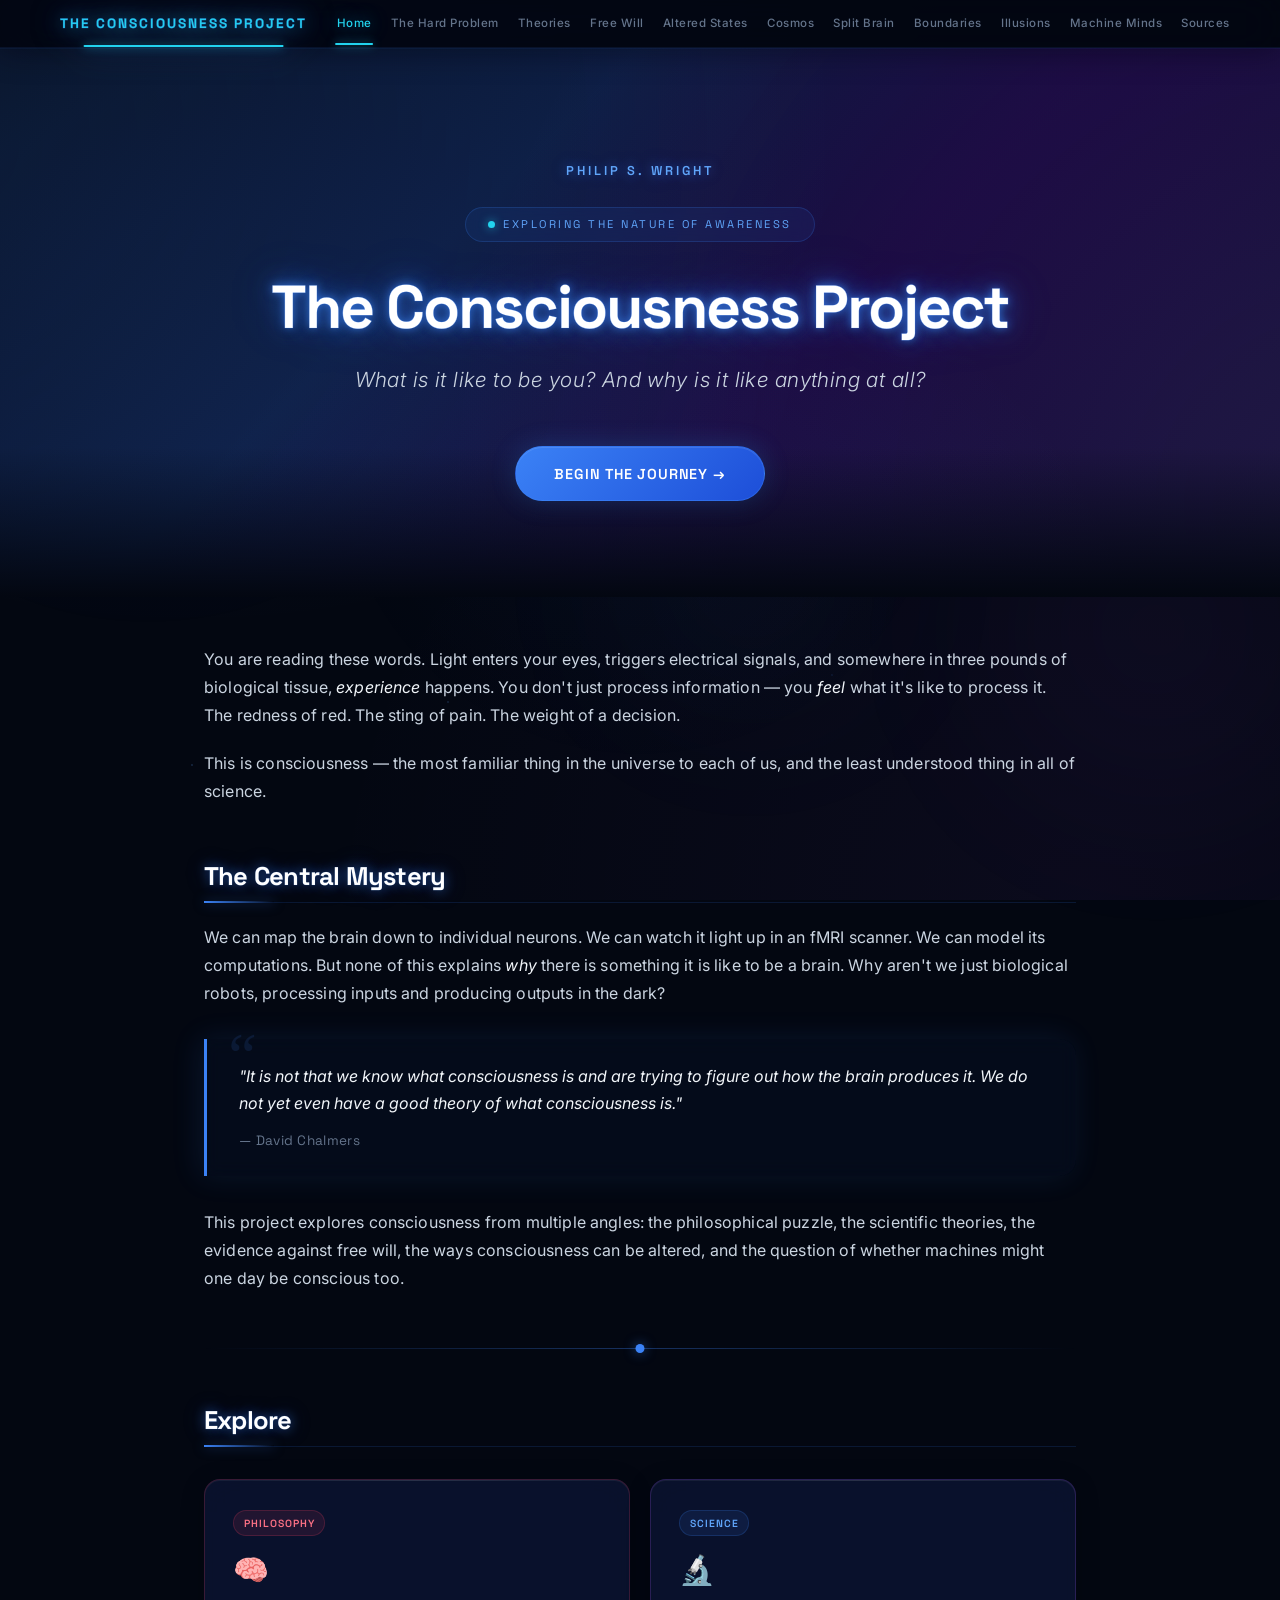
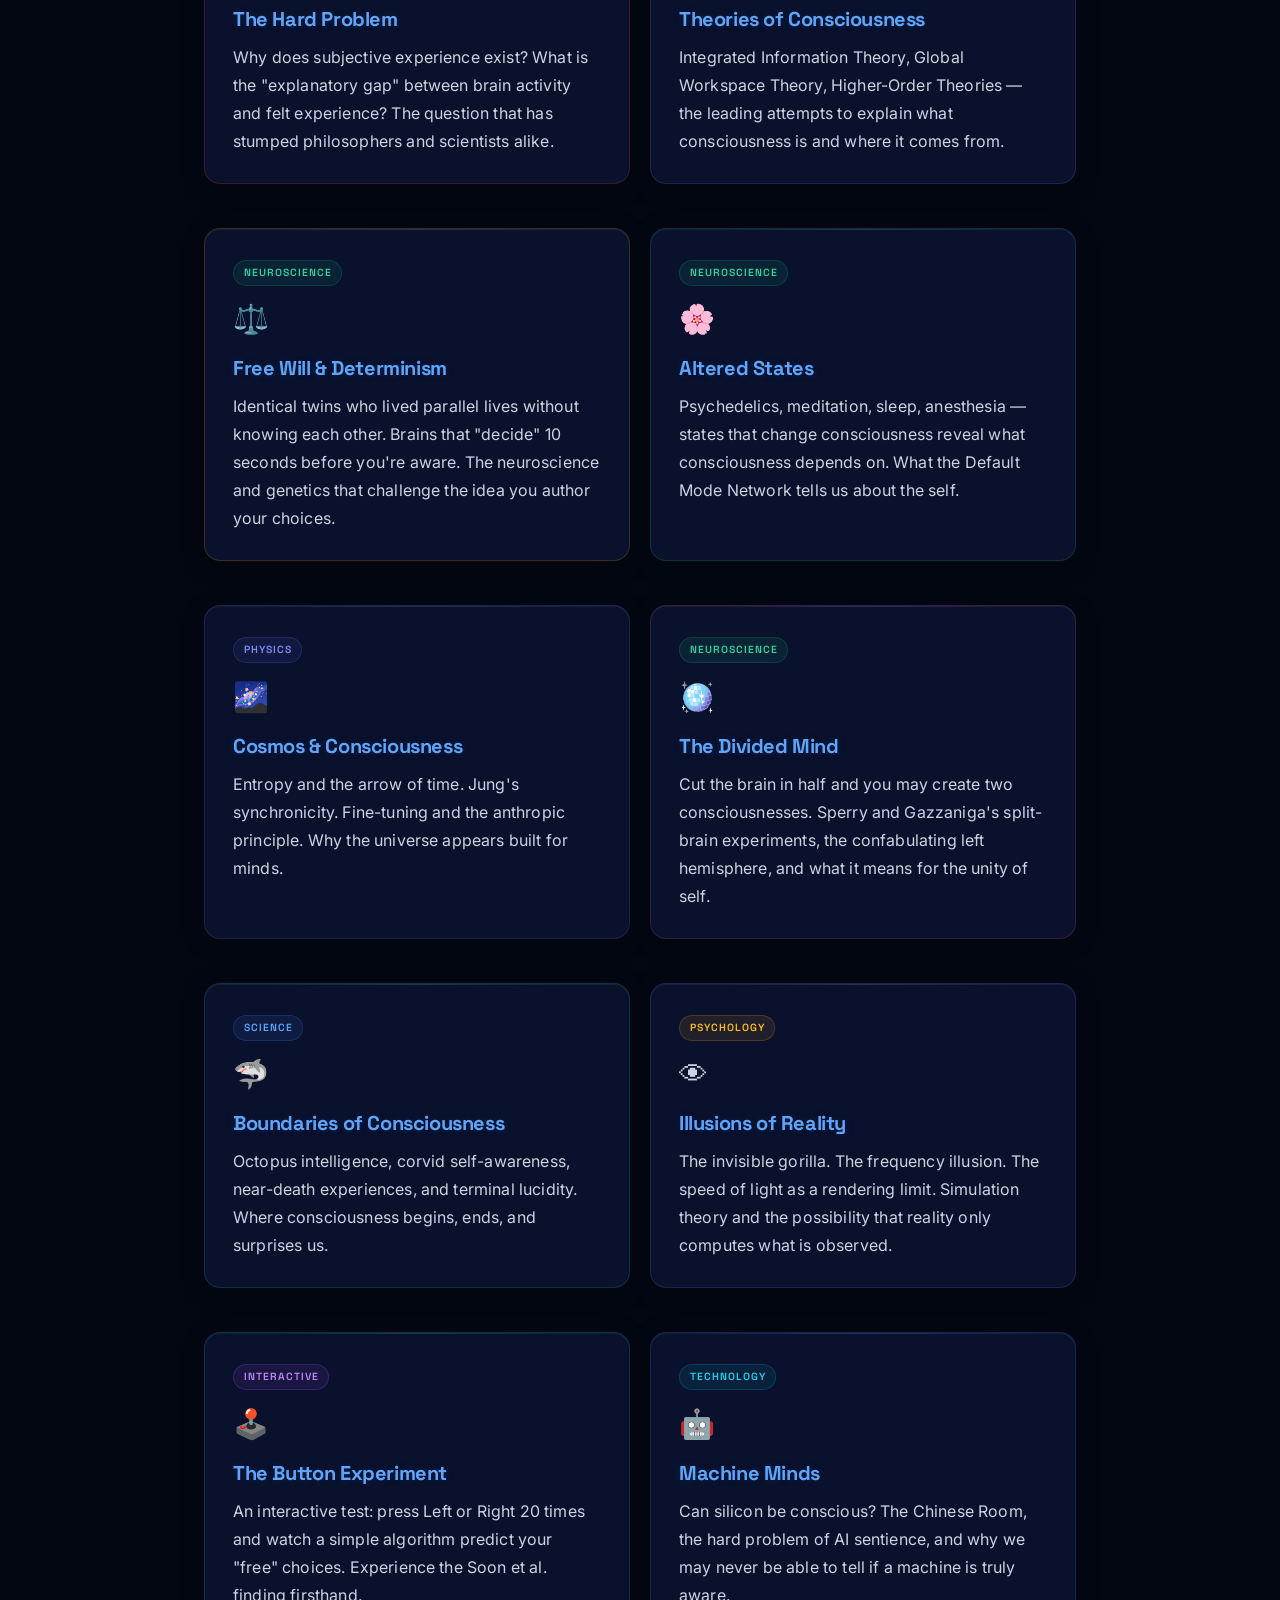
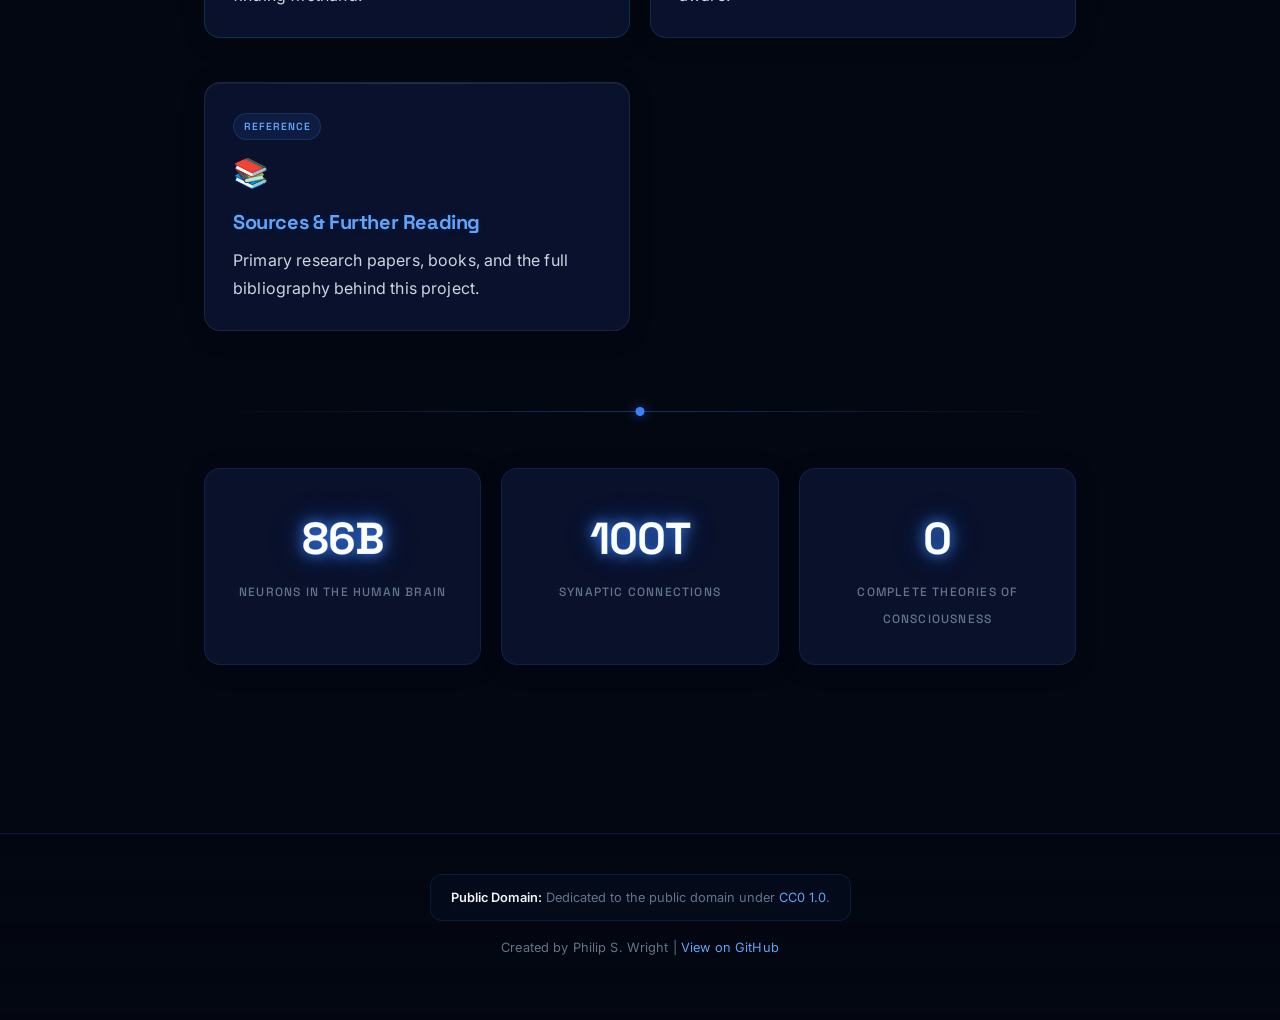
==== commit 9d9b94a1: "feat: complete visual overhaul with real 3D glow effects and Space Grotesk Space Grotesk display fon" ====
--- a/index.html
+++ b/index.html
@@ -5,9 +5,6 @@
   <meta name="viewport" content="width=device-width, initial-scale=1.0">
   <title>The Consciousness Project</title>
   <meta name="description" content="An exploration of consciousness — the hard problem, theories of mind, free will, altered states, and machine sentience.">
-  <link rel="preconnect" href="https://fonts.googleapis.com">
-  <link rel="preconnect" href="https://fonts.gstatic.com" crossorigin>
-  <link href="https://fonts.googleapis.com/css2?family=Inter:wght@300;400;500;600;700&display=swap" rel="stylesheet">
   <link rel="stylesheet" href="style.css">
 </head>
 <body>
@@ -34,6 +31,7 @@
   </nav>
 
   <div class="hero">
+    <p class="author-name">Philip S. Wright</p>
     <div class="badge">Exploring the nature of awareness</div>
     <h1>The Consciousness Project</h1>
     <p class="subtitle">What is it like to be you? And why is it like anything at all?</p>
--- a/style.css
+++ b/style.css
@@ -1,9 +1,9 @@
 /* ============================================
-   The Consciousness Project — Premium Theme
-   Inspired by bluetoothdefense.com aesthetic
-   ============================================ */
-
-/* === Base Reset === */
+   The Consciousness Project — Premium Dark Theme
+   ============================================ */
+
+@import url('https://fonts.googleapis.com/css2?family=Space+Grotesk:wght@400;500;600;700&family=Inter:wght@300;400;500;600;700&display=swap');
+
 *, *::before, *::after {
   box-sizing: border-box;
   margin: 0;
@@ -11,46 +11,32 @@
 }
 
 :root {
-  --bg-deep: #060b18;
+  --bg-deep: #030711;
   --bg: #0a1128;
-  --bg-card: rgba(15, 25, 55, 0.65);
-  --bg-card-hover: rgba(20, 35, 75, 0.7);
-
-  /* Primary palette */
-  --blue: #00bfff;
-  --blue-dim: #1a7aad;
-  --blue-glow: rgba(0, 191, 255, 0.15);
-  --blue-glow-strong: rgba(0, 191, 255, 0.35);
-  --cyan: #00e5ff;
+  --bg-card: rgba(12, 22, 52, 0.75);
+  --bg-card-hover: rgba(18, 32, 72, 0.85);
+
+  --blue: #3b82f6;
+  --blue-bright: #60a5fa;
+  --blue-dim: #1d4ed8;
+  --cyan: #22d3ee;
   --purple: #a855f7;
-  --purple-glow: rgba(168, 85, 247, 0.15);
-  --accent: #ff4466;
-  --accent-glow: rgba(255, 68, 102, 0.15);
-  --green: #22d3ee;
-  --green-glow: rgba(34, 211, 238, 0.15);
+  --accent: #f43f5e;
+  --green: #10b981;
   --amber: #f59e0b;
-  --amber-glow: rgba(245, 158, 11, 0.15);
+  --indigo: #6366f1;
   --rose: #f43f5e;
-  --rose-glow: rgba(244, 63, 94, 0.15);
-  --emerald: #10b981;
-  --emerald-glow: rgba(16, 185, 129, 0.15);
-  --indigo: #6366f1;
-  --indigo-glow: rgba(99, 102, 241, 0.15);
-
-  /* Text */
-  --text: #c8d6e5;
-  --text-bright: #edf2f7;
-  --text-dim: #7f8c9b;
-
-  /* Borders & glass */
-  --border: rgba(0, 191, 255, 0.12);
-  --border-glow: rgba(0, 191, 255, 0.3);
-  --glass: rgba(255, 255, 255, 0.04);
-  --glass-strong: rgba(255, 255, 255, 0.07);
-
-  /* Radius */
-  --radius: 14px;
-  --radius-lg: 20px;
+
+  --text: #cbd5e1;
+  --text-bright: #f1f5f9;
+  --text-dim: #64748b;
+
+  --border: rgba(59, 130, 246, 0.15);
+  --border-bright: rgba(59, 130, 246, 0.35);
+  --glass: rgba(255, 255, 255, 0.03);
+  --glass-strong: rgba(255, 255, 255, 0.06);
+
+  --radius: 16px;
 }
 
 html {
@@ -59,136 +45,131 @@
 }
 
 body {
-  font-family: Inter, -apple-system, BlinkMacSystemFont, "Segoe UI", Roboto, sans-serif;
-  line-height: 1.75;
+  font-family: 'Inter', -apple-system, BlinkMacSystemFont, "Segoe UI", sans-serif;
+  font-weight: 400;
+  line-height: 1.7;
   color: var(--text);
   background-color: var(--bg-deep);
   background-image:
-    radial-gradient(ellipse at 20% 0%, rgba(0, 100, 255, 0.08) 0%, transparent 50%),
-    radial-gradient(ellipse at 80% 100%, rgba(100, 0, 255, 0.06) 0%, transparent 50%);
+    radial-gradient(ellipse at 15% 0%, rgba(59, 130, 246, 0.07) 0%, transparent 50%),
+    radial-gradient(ellipse at 85% 100%, rgba(168, 85, 247, 0.05) 0%, transparent 50%);
   background-attachment: fixed;
   min-height: 100vh;
   -webkit-font-smoothing: antialiased;
   -moz-osx-font-smoothing: grayscale;
   text-rendering: optimizeLegibility;
+  font-feature-settings: "kern" 1, "liga" 1;
   overflow-x: hidden;
 }
 
-/* === Ambient Particles (fixed background) === */
+/* === Ambient Starfield === */
 body::before {
   content: '';
   position: fixed;
-  top: 0;
-  left: 0;
-  width: 100%;
-  height: 100%;
+  inset: 0;
   pointer-events: none;
   z-index: 0;
   background-image:
-    radial-gradient(1.5px 1.5px at 10% 20%, rgba(0, 191, 255, 0.35), transparent),
-    radial-gradient(1px 1px at 30% 65%, rgba(168, 85, 247, 0.25), transparent),
-    radial-gradient(1.5px 1.5px at 55% 15%, rgba(0, 229, 255, 0.3), transparent),
-    radial-gradient(1px 1px at 70% 80%, rgba(0, 191, 255, 0.25), transparent),
-    radial-gradient(1px 1px at 85% 35%, rgba(168, 85, 247, 0.2), transparent),
-    radial-gradient(1.5px 1.5px at 20% 90%, rgba(0, 229, 255, 0.25), transparent),
-    radial-gradient(1px 1px at 45% 45%, rgba(0, 191, 255, 0.2), transparent),
-    radial-gradient(1.5px 1.5px at 90% 55%, rgba(0, 229, 255, 0.25), transparent),
-    radial-gradient(1px 1px at 5% 50%, rgba(168, 85, 247, 0.2), transparent),
-    radial-gradient(1px 1px at 60% 35%, rgba(0, 191, 255, 0.15), transparent),
-    radial-gradient(1px 1px at 75% 10%, rgba(168, 85, 247, 0.2), transparent),
-    radial-gradient(1.5px 1.5px at 40% 80%, rgba(0, 229, 255, 0.2), transparent);
-  animation: starfield 25s ease-in-out infinite alternate;
+    radial-gradient(1.5px 1.5px at 8% 15%, rgba(59, 130, 246, 0.4), transparent),
+    radial-gradient(1px 1px at 25% 60%, rgba(168, 85, 247, 0.3), transparent),
+    radial-gradient(1.5px 1.5px at 50% 10%, rgba(96, 165, 250, 0.35), transparent),
+    radial-gradient(1px 1px at 65% 75%, rgba(59, 130, 246, 0.3), transparent),
+    radial-gradient(1px 1px at 82% 30%, rgba(168, 85, 247, 0.25), transparent),
+    radial-gradient(1.5px 1.5px at 15% 85%, rgba(96, 165, 250, 0.3), transparent),
+    radial-gradient(1px 1px at 42% 42%, rgba(59, 130, 246, 0.2), transparent),
+    radial-gradient(1.5px 1.5px at 88% 52%, rgba(96, 165, 250, 0.3), transparent),
+    radial-gradient(1px 1px at 3% 48%, rgba(168, 85, 247, 0.25), transparent),
+    radial-gradient(1px 1px at 58% 30%, rgba(59, 130, 246, 0.2), transparent),
+    radial-gradient(1px 1px at 72% 8%, rgba(168, 85, 247, 0.25), transparent),
+    radial-gradient(1.5px 1.5px at 35% 78%, rgba(96, 165, 250, 0.25), transparent);
+  animation: starfield 30s ease-in-out infinite alternate;
 }
 
 body::after {
   content: '';
   position: fixed;
-  top: 0;
-  left: 0;
-  width: 100%;
-  height: 100%;
+  inset: 0;
   pointer-events: none;
   z-index: 0;
-  background:
-    radial-gradient(600px circle at var(--mouse-x, 50%) var(--mouse-y, 50%), rgba(0, 191, 255, 0.04), transparent 40%);
-  transition: background 0.3s ease;
+  background: radial-gradient(800px circle at var(--mouse-x, 50%) var(--mouse-y, 50%),
+    rgba(59, 130, 246, 0.04), transparent 40%);
 }
 
 @keyframes starfield {
-  0% { opacity: 0.5; transform: translateY(0) scale(1); }
-  50% { opacity: 0.8; }
-  100% { opacity: 1; transform: translateY(-15px) scale(1.01); }
-}
-
-/* === Floating Orbs (decorative) === */
+  0% { opacity: 0.4; transform: translateY(0); }
+  100% { opacity: 1; transform: translateY(-20px); }
+}
+
+/* === Floating Orbs === */
 .orb {
   position: fixed;
   border-radius: 50%;
   pointer-events: none;
   z-index: 0;
-  filter: blur(80px);
-  opacity: 0.4;
+  filter: blur(100px);
+  opacity: 0.5;
 }
 
 .orb-1 {
-  width: 400px;
-  height: 400px;
-  background: radial-gradient(circle, rgba(0, 191, 255, 0.15), transparent 70%);
-  top: 10%;
-  left: -5%;
-  animation: orbFloat1 20s ease-in-out infinite;
+  width: 500px;
+  height: 500px;
+  background: radial-gradient(circle, rgba(59, 130, 246, 0.2), transparent 70%);
+  top: 5%;
+  left: -8%;
+  animation: orbFloat1 22s ease-in-out infinite;
 }
 
 .orb-2 {
+  width: 450px;
+  height: 450px;
+  background: radial-gradient(circle, rgba(168, 85, 247, 0.15), transparent 70%);
+  bottom: 5%;
+  right: -8%;
+  animation: orbFloat2 28s ease-in-out infinite;
+}
+
+.orb-3 {
   width: 350px;
   height: 350px;
-  background: radial-gradient(circle, rgba(168, 85, 247, 0.12), transparent 70%);
-  bottom: 10%;
-  right: -5%;
-  animation: orbFloat2 25s ease-in-out infinite;
-}
-
-.orb-3 {
-  width: 300px;
-  height: 300px;
-  background: radial-gradient(circle, rgba(0, 229, 255, 0.1), transparent 70%);
-  top: 50%;
-  left: 50%;
-  animation: orbFloat3 18s ease-in-out infinite;
+  background: radial-gradient(circle, rgba(96, 165, 250, 0.12), transparent 70%);
+  top: 45%;
+  left: 45%;
+  animation: orbFloat3 20s ease-in-out infinite;
 }
 
 @keyframes orbFloat1 {
   0%, 100% { transform: translate(0, 0); }
-  33% { transform: translate(40px, 30px); }
-  66% { transform: translate(-20px, 50px); }
+  33% { transform: translate(50px, 40px); }
+  66% { transform: translate(-30px, 60px); }
 }
 
 @keyframes orbFloat2 {
   0%, 100% { transform: translate(0, 0); }
-  33% { transform: translate(-30px, -40px); }
-  66% { transform: translate(20px, -20px); }
+  33% { transform: translate(-40px, -50px); }
+  66% { transform: translate(25px, -25px); }
 }
 
 @keyframes orbFloat3 {
   0%, 100% { transform: translate(-50%, -50%); }
-  33% { transform: translate(-45%, -55%); }
-  66% { transform: translate(-55%, -45%); }
-}
-
-/* === Navigation === */
+  33% { transform: translate(-42%, -58%); }
+  66% { transform: translate(-58%, -42%); }
+}
+
+/* ============================================
+   NAVIGATION — Glass morphism
+   ============================================ */
 nav {
-  background: rgba(6, 11, 24, 0.8);
-  backdrop-filter: blur(24px) saturate(1.5);
-  -webkit-backdrop-filter: blur(24px) saturate(1.5);
-  padding: 0;
+  background: rgba(3, 7, 17, 0.85);
+  backdrop-filter: blur(24px) saturate(1.8);
+  -webkit-backdrop-filter: blur(24px) saturate(1.8);
   position: sticky;
   top: 0;
   z-index: 100;
-  border-bottom: 1px solid var(--border);
+  border-bottom: 1px solid rgba(59, 130, 246, 0.1);
   box-shadow:
-    0 1px 0 rgba(0, 191, 255, 0.05),
-    0 4px 30px rgba(0, 0, 0, 0.3),
-    0 0 40px rgba(0, 100, 255, 0.06);
+    0 1px 0 rgba(59, 130, 246, 0.06),
+    0 4px 30px rgba(0, 0, 0, 0.4),
+    0 0 50px rgba(59, 130, 246, 0.04);
 }
 
 nav .nav-inner {
@@ -197,51 +178,65 @@
   display: flex;
   align-items: center;
   flex-wrap: wrap;
-  gap: 0;
-}
-
+}
+
+/* === GLOWING SITE TITLE — matches bluetoothdefense brand-text-glow === */
 nav .site-title {
   color: #fff;
+  font-family: 'Space Grotesk', sans-serif;
   font-size: 0.85rem;
   font-weight: 700;
   padding: 0.75rem 1.25rem;
   text-decoration: none;
-  letter-spacing: 1.5px;
+  letter-spacing: 2px;
   text-transform: uppercase;
   text-shadow:
-    0 0 10px rgba(0, 191, 255, 0.6),
-    0 0 20px rgba(0, 191, 255, 0.4),
-    0 0 40px rgba(0, 191, 255, 0.2);
-  -webkit-text-stroke: 0.5px rgba(0, 191, 255, 0.3);
-  transition: text-shadow 0.3s;
+    0 0 10px #3b82f6cc,
+    0 0 20px #3b82f699,
+    0 0 30px #3b82f666,
+    0 0 40px #3b82f64d,
+    -2px -2px 0 #3b82f680,
+    2px -2px 0 #3b82f680,
+    -2px 2px 0 #3b82f680,
+    2px 2px 0 #3b82f680,
+    0 4px 15px rgba(0, 0, 0, 0.3);
+  -webkit-text-stroke: 0.5px rgba(59, 130, 246, 0.5);
+  filter: drop-shadow(0 0 15px rgba(59, 130, 246, 0.5));
+  transition: all 0.3s;
 }
 
 nav .site-title:hover {
+  filter: drop-shadow(0 0 25px rgba(59, 130, 246, 0.7));
   text-shadow:
-    0 0 10px rgba(0, 191, 255, 0.8),
-    0 0 25px rgba(0, 191, 255, 0.5),
-    0 0 50px rgba(0, 191, 255, 0.3);
+    0 0 12px #3b82f6ee,
+    0 0 25px #3b82f6bb,
+    0 0 40px #3b82f688,
+    0 0 60px #3b82f655,
+    -2px -2px 0 #3b82f6aa,
+    2px -2px 0 #3b82f6aa,
+    -2px 2px 0 #3b82f6aa,
+    2px 2px 0 #3b82f6aa;
 }
 
 nav a {
   color: var(--text-dim);
   text-decoration: none;
-  padding: 0.7rem 0.65rem;
-  font-size: 0.75rem;
+  padding: 0.7rem 0.6rem;
+  font-size: 0.72rem;
   font-weight: 500;
-  letter-spacing: 0.4px;
+  letter-spacing: 0.5px;
   transition: color 0.3s, text-shadow 0.3s;
   position: relative;
 }
 
 nav a:hover {
-  color: var(--blue);
-  text-shadow: 0 0 12px var(--blue-glow-strong);
+  color: var(--blue-bright);
+  text-shadow: 0 0 15px rgba(59, 130, 246, 0.5);
 }
 
 nav a.active {
   color: var(--cyan);
-  text-shadow: 0 0 15px rgba(0, 229, 255, 0.5);
+  text-shadow: 0 0 18px rgba(34, 211, 238, 0.6);
 }
 
 nav a.active::after {
@@ -250,27 +245,32 @@
   bottom: 0;
   left: 50%;
   transform: translateX(-50%);
-  width: 60%;
+  width: 70%;
   height: 2px;
   background: var(--cyan);
+  box-shadow: 0 0 10px rgba(34, 211, 238, 0.7);
   border-radius: 1px;
-  box-shadow: 0 0 8px rgba(0, 229, 255, 0.5);
-}
-
-/* === Layout === */
+}
+
+/* ============================================
+   LAYOUT
+   ============================================ */
 .container {
-  max-width: 900px;
+  max-width: 920px;
   margin: 0 auto;
   padding: 3rem 1.5rem 4rem;
   position: relative;
   z-index: 1;
 }
 
-/* === Hero === */
+/* ============================================
+   HERO — dramatic, 3D, cinematic
+   ============================================ */
 .hero {
-  background: linear-gradient(135deg, var(--bg-deep) 0%, #0d1f4a 40%, #120a30 70%, #0a1128 100%);
+  background:
+    linear-gradient(135deg, #030711 0%, #0c1a3d 35%, #15083a 60%, #0a1128 100%);
   color: #fff;
-  padding: 6rem 1.5rem 5rem;
+  padding: 7rem 1.5rem 6rem;
   text-align: center;
   position: relative;
   overflow: hidden;
@@ -280,15 +280,15 @@
 .hero::before {
   content: '';
   position: absolute;
-  top: -50%;
-  left: -50%;
-  width: 200%;
-  height: 200%;
+  top: -60%;
+  left: -60%;
+  width: 220%;
+  height: 220%;
   background:
-    radial-gradient(circle at 30% 40%, rgba(0, 191, 255, 0.12) 0%, transparent 40%),
-    radial-gradient(circle at 70% 60%, rgba(168, 85, 247, 0.1) 0%, transparent 40%),
-    radial-gradient(circle at 50% 80%, rgba(0, 229, 255, 0.06) 0%, transparent 30%);
-  animation: heroGlow 10s ease-in-out infinite alternate;
+    radial-gradient(circle at 25% 35%, rgba(59, 130, 246, 0.15) 0%, transparent 40%),
+    radial-gradient(circle at 75% 65%, rgba(168, 85, 247, 0.12) 0%, transparent 40%),
+    radial-gradient(circle at 50% 85%, rgba(96, 165, 250, 0.08) 0%, transparent 30%);
+  animation: heroGlow 12s ease-in-out infinite alternate;
 }
 
 .hero::after {
@@ -297,164 +297,156 @@
   bottom: 0;
   left: 0;
   right: 0;
-  height: 120px;
+  height: 150px;
   background: linear-gradient(to top, var(--bg-deep), transparent);
   z-index: 2;
 }
 
 @keyframes heroGlow {
   0% { transform: translate(0, 0) scale(1) rotate(0deg); }
-  100% { transform: translate(-3%, 3%) scale(1.08) rotate(1deg); }
-}
-
+  100% { transform: translate(-4%, 4%) scale(1.1) rotate(1.5deg); }
+}
+
+/* Author name above title */
+.hero .author-name {
+  font-family: 'Space Grotesk', sans-serif;
+  font-size: 0.8rem;
+  font-weight: 600;
+  letter-spacing: 3px;
+  text-transform: uppercase;
+  color: var(--blue-bright);
+  margin-bottom: 1.5rem;
+  position: relative;
+  z-index: 3;
+  text-shadow:
+    0 0 12px rgba(59, 130, 246, 0.6),
+    0 0 24px rgba(59, 130, 246, 0.3);
+  animation: fadeSlideUp 0.8s ease-out both;
+}
+
+/* Badge */
 .hero .badge {
   display: inline-flex;
   align-items: center;
   gap: 0.5rem;
-  font-size: 0.75rem;
+  font-family: 'Space Grotesk', sans-serif;
+  font-size: 0.7rem;
   letter-spacing: 2.5px;
   text-transform: uppercase;
-  color: var(--blue);
-  margin-bottom: 1.5rem;
+  color: var(--blue-bright);
+  margin-bottom: 2rem;
   position: relative;
   z-index: 3;
-  background: rgba(0, 191, 255, 0.08);
-  border: 1px solid rgba(0, 191, 255, 0.2);
-  padding: 0.4rem 1.2rem;
+  background: rgba(59, 130, 246, 0.08);
+  border: 1px solid rgba(59, 130, 246, 0.2);
+  padding: 0.45rem 1.4rem;
   border-radius: 100px;
   backdrop-filter: blur(8px);
-  animation: fadeSlideUp 0.8s ease-out both;
+  animation: fadeSlideUp 0.8s ease-out 0.05s both;
 }
 
 .hero .badge::before {
   content: '';
-  width: 6px;
-  height: 6px;
+  width: 7px;
+  height: 7px;
   background: var(--cyan);
   border-radius: 50%;
   animation: statusPulse 2s ease-in-out infinite;
-  box-shadow: 0 0 8px rgba(0, 229, 255, 0.6);
+  box-shadow: 0 0 10px rgba(34, 211, 238, 0.7);
 }
 
 @keyframes statusPulse {
   0%, 100% { opacity: 1; transform: scale(1); }
-  50% { opacity: 0.4; transform: scale(0.8); }
-}
-
+  50% { opacity: 0.3; transform: scale(0.7); }
+}
+
+/* === HERO TITLE — heavy 3D glow === */
 .hero h1 {
-  font-size: 3.2rem;
-  margin-bottom: 1rem;
-  letter-spacing: -1px;
+  font-family: 'Space Grotesk', sans-serif;
+  font-size: 3.8rem;
   font-weight: 700;
+  margin-bottom: 1.25rem;
+  letter-spacing: -2px;
+  line-height: 1.1;
   color: #fff;
   text-shadow:
-    0 0 30px rgba(0, 191, 255, 0.4),
-    0 0 60px rgba(0, 191, 255, 0.15),
-    0 4px 12px rgba(0, 0, 0, 0.4);
+    0 0 10px #3b82f6cc,
+    0 0 25px #3b82f699,
+    0 0 50px #3b82f655,
+    0 0 80px #3b82f633,
+    0 4px 12px rgba(0, 0, 0, 0.5);
+  -webkit-text-stroke: 0.5px rgba(59, 130, 246, 0.4);
+  filter: drop-shadow(0 0 20px rgba(59, 130, 246, 0.4));
   position: relative;
   z-index: 3;
-  line-height: 1.15;
-  animation: fadeSlideUp 0.8s ease-out 0.1s both;
+  animation: fadeSlideUp 0.9s ease-out 0.1s both;
 }
 
 .hero .subtitle {
-  font-size: 1.25rem;
-  opacity: 0.85;
+  font-size: 1.3rem;
+  font-weight: 300;
   font-style: italic;
   max-width: 650px;
   margin: 0 auto;
   position: relative;
   z-index: 3;
   color: var(--text);
-  line-height: 1.7;
-  animation: fadeSlideUp 0.8s ease-out 0.2s both;
+  line-height: 1.8;
+  letter-spacing: 0.02em;
+  animation: fadeSlideUp 0.9s ease-out 0.2s both;
 }
 
 .hero .hero-cta {
-  margin-top: 2.5rem;
+  margin-top: 3rem;
   position: relative;
   z-index: 3;
-  animation: fadeSlideUp 0.8s ease-out 0.35s both;
+  animation: fadeSlideUp 0.9s ease-out 0.35s both;
 }
 
 .hero .hero-cta a {
   display: inline-flex;
   align-items: center;
-  gap: 0.5rem;
-  background: linear-gradient(135deg, var(--blue), #0099dd);
+  gap: 0.6rem;
+  font-family: 'Space Grotesk', sans-serif;
+  background: linear-gradient(135deg, var(--blue), var(--blue-dim));
   color: #fff;
-  padding: 0.8rem 2rem;
+  padding: 0.9rem 2.4rem;
   border-radius: 100px;
   font-weight: 600;
   font-size: 0.9rem;
-  letter-spacing: 0.5px;
+  letter-spacing: 0.8px;
   text-decoration: none;
-  border: 1px solid rgba(0, 191, 255, 0.3);
+  text-transform: uppercase;
+  border: 1px solid rgba(59, 130, 246, 0.4);
   box-shadow:
-    0 0 20px rgba(0, 191, 255, 0.25),
-    0 4px 15px rgba(0, 0, 0, 0.3);
-  transition: all 0.3s ease;
+    0 0 25px rgba(59, 130, 246, 0.3),
+    0 4px 20px rgba(0, 0, 0, 0.4),
+    inset 0 1px 0 rgba(255, 255, 255, 0.1);
+  transition: all 0.35s cubic-bezier(0.16, 1, 0.3, 1);
 }
 
 .hero .hero-cta a:hover {
-  transform: translateY(-2px);
+  transform: translateY(-3px) scale(1.02);
   box-shadow:
-    0 0 35px rgba(0, 191, 255, 0.35),
-    0 8px 25px rgba(0, 0, 0, 0.3);
+    0 0 40px rgba(59, 130, 246, 0.45),
+    0 8px 30px rgba(0, 0, 0, 0.4),
+    inset 0 1px 0 rgba(255, 255, 255, 0.15);
   text-shadow: none;
 }
 
-/* === Entrance Animations === */
+/* ============================================
+   ENTRANCE ANIMATIONS
+   ============================================ */
 @keyframes fadeSlideUp {
-  0% {
-    opacity: 0;
-    transform: translateY(25px);
-    filter: blur(4px);
-  }
-  100% {
-    opacity: 1;
-    transform: translateY(0);
-    filter: blur(0);
-  }
-}
-
-@keyframes fadeSlideLeft {
-  0% {
-    opacity: 0;
-    transform: translateX(-30px);
-    filter: blur(4px);
-  }
-  100% {
-    opacity: 1;
-    transform: translateX(0);
-    filter: blur(0);
-  }
-}
-
-@keyframes fadeSlideRight {
-  0% {
-    opacity: 0;
-    transform: translateX(30px);
-    filter: blur(4px);
-  }
-  100% {
-    opacity: 1;
-    transform: translateX(0);
-    filter: blur(0);
-  }
-}
-
-@keyframes fadeIn {
-  0% { opacity: 0; filter: blur(6px); }
-  100% { opacity: 1; filter: blur(0); }
-}
-
-/* Scroll-triggered animation classes */
+  0% { opacity: 0; transform: translateY(30px); filter: blur(8px); }
+  100% { opacity: 1; transform: translateY(0); filter: blur(0); }
+}
+
 .animate-on-scroll {
   opacity: 0;
-  transform: translateY(30px);
-  filter: blur(4px);
-  transition: all 0.7s cubic-bezier(0.16, 1, 0.3, 1);
+  transform: translateY(35px);
+  filter: blur(6px);
+  transition: all 0.8s cubic-bezier(0.16, 1, 0.3, 1);
 }
 
 .animate-on-scroll.visible {
@@ -463,23 +455,6 @@
   filter: blur(0);
 }
 
-.animate-on-scroll.slide-left {
-  transform: translateX(-30px) translateY(0);
-}
-
-.animate-on-scroll.slide-left.visible {
-  transform: translateX(0) translateY(0);
-}
-
-.animate-on-scroll.slide-right {
-  transform: translateX(30px) translateY(0);
-}
-
-.animate-on-scroll.slide-right.visible {
-  transform: translateX(0) translateY(0);
-}
-
-/* Stagger delays for children */
 .stagger-1 { transition-delay: 0.05s; }
 .stagger-2 { transition-delay: 0.1s; }
 .stagger-3 { transition-delay: 0.15s; }
@@ -492,31 +467,40 @@
 .stagger-10 { transition-delay: 0.5s; }
 .stagger-11 { transition-delay: 0.55s; }
 
-/* === Headings === */
+/* ============================================
+   TYPOGRAPHY — Space Grotesk headings, Inter body
+   ============================================ */
 h1, h2, h3 {
+  font-family: 'Space Grotesk', sans-serif;
   color: var(--text-bright);
-  line-height: 1.25;
-  letter-spacing: -0.02em;
-  font-weight: 600;
+  line-height: 1.2;
+  letter-spacing: -0.03em;
+  font-weight: 700;
 }
 
 h1 {
-  font-size: 2.2rem;
-  margin-bottom: 1rem;
+  font-size: 2.4rem;
+  margin-bottom: 1.25rem;
+  color: #fff;
   text-shadow:
-    0 0 25px var(--blue-glow),
-    0 0 50px rgba(0, 191, 255, 0.08);
+    0 0 15px rgba(59, 130, 246, 0.5),
+    0 0 35px rgba(59, 130, 246, 0.2),
+    0 3px 8px rgba(0, 0, 0, 0.4);
+  -webkit-text-stroke: 0.3px rgba(59, 130, 246, 0.3);
+  filter: drop-shadow(0 0 10px rgba(59, 130, 246, 0.25));
 }
 
 h2 {
-  font-size: 1.5rem;
+  font-size: 1.6rem;
   margin: 3.5rem 0 1.25rem;
   padding-bottom: 0.6rem;
   border-bottom: 1px solid var(--border);
-  color: var(--blue);
+  color: #fff;
   text-shadow:
-    0 0 15px var(--blue-glow-strong),
-    0 0 30px var(--blue-glow);
+    0 0 12px rgba(59, 130, 246, 0.6),
+    0 0 24px rgba(59, 130, 246, 0.25),
+    0 2px 6px rgba(0, 0, 0, 0.3);
+  -webkit-text-stroke: 0.3px rgba(59, 130, 246, 0.25);
   position: relative;
 }
 
@@ -525,48 +509,46 @@
   position: absolute;
   bottom: -1px;
   left: 0;
-  width: 60px;
+  width: 70px;
   height: 2px;
   background: linear-gradient(to right, var(--blue), transparent);
-  border-radius: 1px;
-  box-shadow: 0 0 10px var(--blue-glow-strong);
+  box-shadow: 0 0 12px rgba(59, 130, 246, 0.5);
 }
 
 h3 {
-  font-size: 1.2rem;
+  font-size: 1.25rem;
   margin: 1.75rem 0 0.75rem;
-  color: var(--cyan);
-  text-shadow: 0 0 10px rgba(0, 229, 255, 0.15);
-}
-
-/* === Body Text === */
+  color: var(--text-bright);
+  letter-spacing: -0.02em;
+  text-shadow: 0 0 8px rgba(59, 130, 246, 0.15);
+}
+
 p {
   margin-bottom: 1.25rem;
-  line-height: 1.8;
-}
-
-strong {
-  color: var(--text-bright);
-  font-weight: 600;
-}
-
-em {
-  color: var(--text-bright);
-}
-
-/* === Links === */
+  letter-spacing: 0.01em;
+  line-height: 1.75;
+}
+
+strong { color: var(--text-bright); font-weight: 600; }
+em { color: var(--text-bright); }
+
+/* ============================================
+   LINKS
+   ============================================ */
 a {
-  color: var(--blue);
+  color: var(--blue-bright);
   text-decoration: none;
   transition: color 0.25s, text-shadow 0.25s;
 }
 
 a:hover {
   color: var(--cyan);
-  text-shadow: 0 0 12px var(--blue-glow);
-}
-
-/* === Card Grid (Home page) === */
+  text-shadow: 0 0 12px rgba(59, 130, 246, 0.4);
+}
+
+/* ============================================
+   CARD GRID
+   ============================================ */
 .card-grid {
   display: grid;
   grid-template-columns: repeat(auto-fill, minmax(380px, 1fr));
@@ -574,23 +556,27 @@
   margin: 2rem 0;
 }
 
-/* === Cards (Glassmorphism) === */
+/* ============================================
+   CARDS — floating glass panels
+   ============================================ */
 .card {
   background: var(--bg-card);
-  backdrop-filter: blur(16px) saturate(1.3);
-  -webkit-backdrop-filter: blur(16px) saturate(1.3);
+  backdrop-filter: blur(20px) saturate(1.5);
+  -webkit-backdrop-filter: blur(20px) saturate(1.5);
   border-radius: var(--radius);
   padding: 1.75rem;
   margin-bottom: 1.5rem;
   border: 1px solid var(--border);
   box-shadow:
-    0 0 20px rgba(0, 100, 255, 0.05),
-    inset 0 1px 0 var(--glass);
-  transition: all 0.4s cubic-bezier(0.16, 1, 0.3, 1);
+    0 4px 24px rgba(0, 0, 0, 0.2),
+    0 0 1px rgba(59, 130, 246, 0.1),
+    inset 0 1px 0 var(--glass-strong);
+  transition: all 0.5s cubic-bezier(0.16, 1, 0.3, 1);
   position: relative;
   overflow: hidden;
 }
 
+/* Top shimmer line */
 .card::before {
   content: '';
   position: absolute;
@@ -598,125 +584,120 @@
   left: 0;
   right: 0;
   height: 1px;
-  background: linear-gradient(90deg, transparent, var(--glass-strong), transparent);
+  background: linear-gradient(90deg, transparent 10%, rgba(255, 255, 255, 0.08) 50%, transparent 90%);
 }
 
 .card:hover {
-  border-color: var(--border-glow);
+  border-color: var(--border-bright);
   box-shadow:
-    0 0 40px rgba(0, 191, 255, 0.12),
-    0 8px 32px rgba(0, 0, 0, 0.2),
-    inset 0 1px 0 var(--glass-strong);
-  transform: translateY(-4px);
+    0 8px 40px rgba(59, 130, 246, 0.15),
+    0 20px 60px rgba(0, 0, 0, 0.3),
+    inset 0 1px 0 rgba(255, 255, 255, 0.08);
+  transform: translateY(-6px);
   background: var(--bg-card-hover);
 }
 
-.card h3 {
-  margin-top: 0;
-  transition: color 0.3s;
-}
-
-.card h3 a {
-  text-decoration: none;
-  transition: color 0.3s, text-shadow 0.3s;
-}
+.card h3 { margin-top: 0; transition: all 0.3s; }
+.card h3 a { text-decoration: none; transition: all 0.3s; }
 
 .card:hover h3,
 .card:hover h3 a {
-  color: var(--blue);
-  text-shadow: 0 0 15px var(--blue-glow-strong);
-}
-
-.card p:last-child {
-  margin-bottom: 0;
-}
-
-/* Color-coded card variants */
-.card[data-topic="hard-problem"] { --card-accent: #f43f5e; --card-accent-glow: rgba(244, 63, 94, 0.15); }
-.card[data-topic="theories"] { --card-accent: #a855f7; --card-accent-glow: rgba(168, 85, 247, 0.15); }
-.card[data-topic="free-will"] { --card-accent: #f59e0b; --card-accent-glow: rgba(245, 158, 11, 0.15); }
-.card[data-topic="altered-states"] { --card-accent: #10b981; --card-accent-glow: rgba(16, 185, 129, 0.15); }
-.card[data-topic="cosmos"] { --card-accent: #6366f1; --card-accent-glow: rgba(99, 102, 241, 0.15); }
-.card[data-topic="split-brain"] { --card-accent: #ec4899; --card-accent-glow: rgba(236, 72, 153, 0.15); }
-.card[data-topic="boundaries"] { --card-accent: #14b8a6; --card-accent-glow: rgba(20, 184, 166, 0.15); }
-.card[data-topic="illusions"] { --card-accent: #8b5cf6; --card-accent-glow: rgba(139, 92, 246, 0.15); }
-.card[data-topic="experiment"] { --card-accent: #06b6d4; --card-accent-glow: rgba(6, 182, 212, 0.15); }
-.card[data-topic="machine-minds"] { --card-accent: #3b82f6; --card-accent-glow: rgba(59, 130, 246, 0.15); }
-.card[data-topic="sources"] { --card-accent: #64748b; --card-accent-glow: rgba(100, 116, 139, 0.15); }
+  color: var(--blue-bright);
+  text-shadow: 0 0 12px rgba(59, 130, 246, 0.4);
+}
+
+.card p:last-child { margin-bottom: 0; }
+
+/* Card icon */
+.card-icon {
+  font-size: 1.8rem;
+  margin-bottom: 0.75rem;
+  display: block;
+  transition: transform 0.5s cubic-bezier(0.16, 1, 0.3, 1);
+}
+
+.card:hover .card-icon {
+  transform: scale(1.2) rotate(5deg);
+}
+
+/* === Color-coded card variants via data-topic === */
+.card[data-topic="hard-problem"]  { --card-accent: #f43f5e; }
+.card[data-topic="theories"]      { --card-accent: #a855f7; }
+.card[data-topic="free-will"]     { --card-accent: #f59e0b; }
+.card[data-topic="altered-states"]{ --card-accent: #10b981; }
+.card[data-topic="cosmos"]        { --card-accent: #6366f1; }
+.card[data-topic="split-brain"]   { --card-accent: #ec4899; }
+.card[data-topic="boundaries"]    { --card-accent: #14b8a6; }
+.card[data-topic="illusions"]     { --card-accent: #8b5cf6; }
+.card[data-topic="experiment"]    { --card-accent: #06b6d4; }
+.card[data-topic="machine-minds"] { --card-accent: #3b82f6; }
+.card[data-topic="sources"]       { --card-accent: #64748b; }
 
 .card[data-topic] {
-  border-color: color-mix(in srgb, var(--card-accent) 25%, transparent);
+  border-color: color-mix(in srgb, var(--card-accent) 20%, transparent);
 }
 
 .card[data-topic]:hover {
   border-color: color-mix(in srgb, var(--card-accent) 50%, transparent);
   box-shadow:
-    0 0 40px var(--card-accent-glow),
-    0 8px 32px rgba(0, 0, 0, 0.2),
-    inset 0 1px 0 var(--glass-strong);
+    0 8px 40px color-mix(in srgb, var(--card-accent) 15%, transparent),
+    0 20px 60px rgba(0, 0, 0, 0.3),
+    inset 0 1px 0 rgba(255, 255, 255, 0.08);
 }
 
 .card[data-topic]:hover h3,
 .card[data-topic]:hover h3 a {
   color: var(--card-accent);
-  text-shadow: 0 0 15px var(--card-accent-glow);
-}
-
-/* Card icon (emoji or SVG) */
-.card-icon {
-  font-size: 1.6rem;
-  margin-bottom: 0.75rem;
-  display: block;
-  transition: transform 0.4s cubic-bezier(0.16, 1, 0.3, 1);
-}
-
-.card:hover .card-icon {
-  transform: scale(1.15) rotate(3deg);
+  text-shadow: 0 0 15px color-mix(in srgb, var(--card-accent) 40%, transparent);
 }
 
 /* Highlight & green card variants */
 .card.highlight {
-  border-color: rgba(255, 68, 102, 0.2);
-  background: rgba(40, 20, 30, 0.5);
-  box-shadow: 0 0 20px var(--accent-glow), inset 0 1px 0 var(--glass);
+  border-color: rgba(244, 63, 94, 0.2);
+  background: rgba(40, 15, 25, 0.6);
+  box-shadow: 0 4px 24px rgba(244, 63, 94, 0.08), inset 0 1px 0 var(--glass-strong);
 }
 
 .card.highlight:hover {
-  border-color: rgba(255, 68, 102, 0.4);
-  box-shadow: 0 0 40px rgba(255, 68, 102, 0.15), 0 8px 32px rgba(0, 0, 0, 0.2), inset 0 1px 0 var(--glass-strong);
+  border-color: rgba(244, 63, 94, 0.45);
+  box-shadow: 0 8px 40px rgba(244, 63, 94, 0.15), 0 20px 60px rgba(0, 0, 0, 0.3);
 }
 
 .card.green {
-  border-color: rgba(34, 211, 238, 0.2);
-  background: rgba(15, 40, 30, 0.5);
-  box-shadow: 0 0 20px var(--green-glow), inset 0 1px 0 var(--glass);
+  border-color: rgba(16, 185, 129, 0.2);
+  background: rgba(10, 40, 30, 0.6);
+  box-shadow: 0 4px 24px rgba(16, 185, 129, 0.08), inset 0 1px 0 var(--glass-strong);
 }
 
 .card.green:hover {
-  border-color: rgba(34, 211, 238, 0.4);
-  box-shadow: 0 0 40px rgba(34, 211, 238, 0.15), 0 8px 32px rgba(0, 0, 0, 0.2), inset 0 1px 0 var(--glass-strong);
-}
-
-/* === Glow Pulse Animation on Cards === */
+  border-color: rgba(16, 185, 129, 0.45);
+  box-shadow: 0 8px 40px rgba(16, 185, 129, 0.15), 0 20px 60px rgba(0, 0, 0, 0.3);
+}
+
+/* Subtle idle glow pulse */
 @keyframes glowPulse {
-  0%, 100% { box-shadow: 0 0 15px rgba(0, 191, 255, 0.04), inset 0 1px 0 var(--glass); }
-  50% { box-shadow: 0 0 25px rgba(0, 191, 255, 0.1), inset 0 1px 0 var(--glass); }
+  0%, 100% { box-shadow: 0 4px 24px rgba(0, 0, 0, 0.2), inset 0 1px 0 var(--glass); }
+  50% { box-shadow: 0 4px 30px rgba(59, 130, 246, 0.08), inset 0 1px 0 var(--glass-strong); }
 }
 
 .card:not(:hover) {
-  animation: glowPulse 6s ease-in-out infinite;
-}
-
-/* === Blockquotes === */
+  animation: glowPulse 5s ease-in-out infinite;
+}
+
+/* ============================================
+   BLOCKQUOTES
+   ============================================ */
 blockquote {
   border-left: 3px solid var(--blue);
   margin: 2rem 0;
-  padding: 1.25rem 1.75rem;
-  background: rgba(0, 191, 255, 0.04);
+  padding: 1.5rem 2rem;
+  background: rgba(59, 130, 246, 0.04);
   border-radius: 0 var(--radius) var(--radius) 0;
   font-style: italic;
   color: var(--text-bright);
-  box-shadow: -4px 0 25px var(--blue-glow);
+  box-shadow:
+    -4px 0 30px rgba(59, 130, 246, 0.12),
+    0 4px 20px rgba(0, 0, 0, 0.15);
   backdrop-filter: blur(8px);
   position: relative;
 }
@@ -724,12 +705,12 @@
 blockquote::before {
   content: '\201C';
   position: absolute;
-  top: -10px;
-  left: 12px;
-  font-size: 3rem;
+  top: -15px;
+  left: 15px;
+  font-size: 4rem;
+  font-family: Georgia, serif;
   color: var(--blue);
-  opacity: 0.15;
-  font-family: Georgia, serif;
+  opacity: 0.12;
   line-height: 1;
 }
 
@@ -739,10 +720,13 @@
   font-style: normal;
   font-size: 0.85rem;
   color: var(--text-dim);
+  font-family: 'Space Grotesk', sans-serif;
   letter-spacing: 0.3px;
 }
 
-/* === Stat Grid === */
+/* ============================================
+   STAT GRID
+   ============================================ */
 .stat-grid {
   display: grid;
   grid-template-columns: repeat(auto-fit, minmax(200px, 1fr));
@@ -753,12 +737,12 @@
 .stat-box {
   text-align: center;
   background: var(--bg-card);
-  backdrop-filter: blur(16px);
+  backdrop-filter: blur(20px);
   padding: 2rem 1.25rem;
   border-radius: var(--radius);
   border: 1px solid var(--border);
-  box-shadow: 0 0 15px rgba(0, 100, 255, 0.05);
-  transition: all 0.4s cubic-bezier(0.16, 1, 0.3, 1);
+  box-shadow: 0 4px 24px rgba(0, 0, 0, 0.15);
+  transition: all 0.5s cubic-bezier(0.16, 1, 0.3, 1);
   position: relative;
   overflow: hidden;
 }
@@ -772,40 +756,45 @@
   height: 2px;
   background: linear-gradient(90deg, transparent, var(--blue), transparent);
   opacity: 0;
-  transition: opacity 0.4s;
+  transition: opacity 0.5s;
 }
 
 .stat-box:hover {
-  border-color: var(--border-glow);
-  box-shadow: 0 0 30px var(--blue-glow), 0 8px 20px rgba(0, 0, 0, 0.15);
-  transform: translateY(-3px);
-}
-
-.stat-box:hover::before {
-  opacity: 1;
-}
+  border-color: var(--border-bright);
+  box-shadow: 0 8px 40px rgba(59, 130, 246, 0.12), 0 20px 40px rgba(0, 0, 0, 0.2);
+  transform: translateY(-4px);
+}
+
+.stat-box:hover::before { opacity: 1; }
 
 .stat-box .number {
-  font-size: 2.5rem;
+  font-family: 'Space Grotesk', sans-serif;
+  font-size: 2.8rem;
   font-weight: 700;
-  color: var(--blue);
+  color: #fff;
   display: block;
+  letter-spacing: -1px;
   text-shadow:
-    0 0 15px var(--blue-glow-strong),
-    0 0 30px var(--blue-glow);
-  letter-spacing: -0.5px;
+    0 0 12px rgba(59, 130, 246, 0.7),
+    0 0 30px rgba(59, 130, 246, 0.3),
+    0 0 50px rgba(59, 130, 246, 0.15);
+  -webkit-text-stroke: 0.5px rgba(59, 130, 246, 0.4);
+  filter: drop-shadow(0 0 8px rgba(59, 130, 246, 0.4));
 }
 
 .stat-box .label {
-  font-size: 0.8rem;
+  font-family: 'Space Grotesk', sans-serif;
+  font-size: 0.75rem;
   color: var(--text-dim);
-  margin-top: 0.35rem;
+  margin-top: 0.4rem;
   text-transform: uppercase;
-  letter-spacing: 1px;
+  letter-spacing: 1.2px;
   font-weight: 500;
 }
 
-/* === Timeline === */
+/* ============================================
+   TIMELINE
+   ============================================ */
 .timeline {
   position: relative;
   padding-left: 2.5rem;
@@ -820,8 +809,7 @@
   bottom: 0;
   width: 2px;
   background: linear-gradient(to bottom, var(--blue), var(--purple), var(--cyan));
-  border-radius: 3px;
-  box-shadow: 0 0 12px var(--blue-glow);
+  box-shadow: 0 0 14px rgba(59, 130, 246, 0.3);
 }
 
 .timeline-item {
@@ -838,44 +826,41 @@
   width: 14px;
   height: 14px;
   background: var(--blue);
-  border: 3px solid var(--bg);
+  border: 3px solid var(--bg-deep);
   border-radius: 50%;
   box-shadow:
-    0 0 12px var(--blue-glow-strong),
-    0 0 25px var(--blue-glow);
+    0 0 14px rgba(59, 130, 246, 0.6),
+    0 0 30px rgba(59, 130, 246, 0.2);
   transition: all 0.3s;
 }
 
 .timeline-item:hover::before {
   background: var(--cyan);
   box-shadow:
-    0 0 15px rgba(0, 229, 255, 0.5),
-    0 0 30px rgba(0, 229, 255, 0.2);
-  transform: scale(1.3);
+    0 0 18px rgba(34, 211, 238, 0.7),
+    0 0 35px rgba(34, 211, 238, 0.3);
+  transform: scale(1.4);
 }
 
 .timeline-item .year {
+  font-family: 'Space Grotesk', sans-serif;
   font-weight: 700;
-  color: var(--blue);
+  color: var(--blue-bright);
   font-size: 0.9rem;
-  text-shadow: 0 0 10px var(--blue-glow);
-  letter-spacing: 0.3px;
-}
-
-/* === Lists === */
-ul, ol {
-  margin: 0.75rem 0 1.25rem 1.5rem;
-}
-
-li {
-  margin-bottom: 0.5rem;
-}
-
-li::marker {
-  color: var(--blue-dim);
-}
-
-/* === Tables === */
+  text-shadow: 0 0 10px rgba(59, 130, 246, 0.4);
+  letter-spacing: 0.5px;
+}
+
+/* ============================================
+   LISTS
+   ============================================ */
+ul, ol { margin: 0.75rem 0 1.25rem 1.5rem; }
+li { margin-bottom: 0.5rem; }
+li::marker { color: var(--blue); }
+
+/* ============================================
+   TABLES
+   ============================================ */
 table {
   width: 100%;
   border-collapse: collapse;
@@ -885,6 +870,7 @@
 }
 
 th {
+  font-family: 'Space Grotesk', sans-serif;
   color: var(--text-bright);
   text-align: left;
   padding: 0.75rem 1rem;
@@ -892,7 +878,7 @@
   font-weight: 600;
   font-size: 0.8rem;
   text-transform: uppercase;
-  letter-spacing: 0.5px;
+  letter-spacing: 0.7px;
 }
 
 td {
@@ -900,37 +886,28 @@
   border-bottom: 1px solid rgba(255, 255, 255, 0.04);
 }
 
-tr:hover td {
-  background: rgba(0, 191, 255, 0.03);
-}
-
-/* === Sources === */
+tr:hover td { background: rgba(59, 130, 246, 0.03); }
+
+/* ============================================
+   SOURCES
+   ============================================ */
 .sources {
-  background: rgba(15, 25, 55, 0.4);
+  background: rgba(12, 22, 52, 0.5);
   border: 1px solid var(--border);
   padding: 1.75rem;
   border-radius: var(--radius);
   margin-top: 2.5rem;
   font-size: 0.85rem;
-  backdrop-filter: blur(8px);
-}
-
-.sources h3 {
-  margin-top: 0;
-  font-size: 1rem;
-  color: var(--cyan);
-}
-
-.sources ol {
-  margin-left: 1.25rem;
-}
-
-.sources li {
-  margin-bottom: 0.5rem;
-  color: var(--text-dim);
-}
-
-/* === Page Nav (prev/next) === */
+  backdrop-filter: blur(12px);
+}
+
+.sources h3 { margin-top: 0; font-size: 1rem; }
+.sources ol { margin-left: 1.25rem; }
+.sources li { margin-bottom: 0.5rem; color: var(--text-dim); }
+
+/* ============================================
+   PAGE NAV (prev/next)
+   ============================================ */
 .page-nav {
   display: flex;
   justify-content: space-between;
@@ -941,31 +918,36 @@
 }
 
 .page-nav a {
+  font-family: 'Space Grotesk', sans-serif;
   font-weight: 600;
-  color: var(--blue);
-  transition: all 0.3s;
+  color: var(--blue-bright);
+  transition: all 0.35s;
   display: inline-flex;
   align-items: center;
-  gap: 0.4rem;
-  padding: 0.5rem 1rem;
-  border-radius: 8px;
-  background: rgba(0, 191, 255, 0.05);
+  gap: 0.5rem;
+  padding: 0.6rem 1.2rem;
+  border-radius: 10px;
+  background: rgba(59, 130, 246, 0.06);
   border: 1px solid transparent;
+  letter-spacing: 0.3px;
 }
 
 .page-nav a:hover {
-  color: var(--cyan);
-  text-shadow: 0 0 15px var(--blue-glow);
+  color: #fff;
+  text-shadow: 0 0 12px rgba(59, 130, 246, 0.4);
   border-color: var(--border);
-  background: rgba(0, 191, 255, 0.08);
-  transform: translateY(-1px);
-}
-
-/* === Section Dividers === */
+  background: rgba(59, 130, 246, 0.1);
+  transform: translateY(-2px);
+  box-shadow: 0 4px 20px rgba(59, 130, 246, 0.1);
+}
+
+/* ============================================
+   SECTION DIVIDER
+   ============================================ */
 .section-divider {
   height: 1px;
-  background: linear-gradient(90deg, transparent, var(--border-glow), transparent);
-  margin: 3rem 0;
+  background: linear-gradient(90deg, transparent, var(--border-bright), transparent);
+  margin: 3.5rem 0;
   position: relative;
 }
 
@@ -973,16 +955,43 @@
   content: '';
   position: absolute;
   left: 50%;
-  top: -3px;
-  width: 7px;
-  height: 7px;
+  top: -4px;
+  width: 9px;
+  height: 9px;
   background: var(--blue);
   border-radius: 50%;
   transform: translateX(-50%);
-  box-shadow: 0 0 10px var(--blue-glow-strong);
-}
-
-/* === Footer === */
+  box-shadow: 0 0 12px rgba(59, 130, 246, 0.6);
+}
+
+/* ============================================
+   TAGS / BADGES
+   ============================================ */
+.tag {
+  display: inline-flex;
+  align-items: center;
+  gap: 0.3rem;
+  font-family: 'Space Grotesk', sans-serif;
+  font-size: 0.65rem;
+  font-weight: 600;
+  letter-spacing: 1px;
+  text-transform: uppercase;
+  padding: 0.2rem 0.6rem;
+  border-radius: 100px;
+  margin-bottom: 0.6rem;
+}
+
+.tag.philosophy   { background: rgba(244, 63, 94, 0.1); color: #fb7185; border: 1px solid rgba(244, 63, 94, 0.2); }
+.tag.science      { background: rgba(59, 130, 246, 0.1); color: #60a5fa; border: 1px solid rgba(59, 130, 246, 0.2); }
+.tag.neuroscience { background: rgba(16, 185, 129, 0.1); color: #34d399; border: 1px solid rgba(16, 185, 129, 0.2); }
+.tag.psychology   { background: rgba(245, 158, 11, 0.1); color: #fbbf24; border: 1px solid rgba(245, 158, 11, 0.2); }
+.tag.physics      { background: rgba(99, 102, 241, 0.1); color: #818cf8; border: 1px solid rgba(99, 102, 241, 0.2); }
+.tag.technology   { background: rgba(6, 182, 212, 0.1); color: #22d3ee; border: 1px solid rgba(6, 182, 212, 0.2); }
+.tag.interactive  { background: rgba(168, 85, 247, 0.1); color: #c084fc; border: 1px solid rgba(168, 85, 247, 0.2); }
+
+/* ============================================
+   FOOTER
+   ============================================ */
 footer {
   margin-top: 4rem;
   padding: 2.5rem 1.5rem;
@@ -992,142 +1001,44 @@
   text-align: center;
   position: relative;
   z-index: 1;
-  background: linear-gradient(to top, rgba(6, 11, 24, 0.5), transparent);
-}
-
-footer a {
-  color: var(--blue);
-}
+  background: linear-gradient(to top, rgba(3, 7, 17, 0.6), transparent);
+}
+
+footer a { color: var(--blue-bright); }
 
 .license-box {
-  background: rgba(0, 191, 255, 0.04);
+  background: rgba(59, 130, 246, 0.04);
   border: 1px solid var(--border);
   padding: 0.75rem 1.25rem;
-  border-radius: 10px;
+  border-radius: 12px;
   display: inline-block;
   margin-bottom: 1rem;
   backdrop-filter: blur(8px);
 }
 
-/* === Featured Quote (Home hero area) === */
-.featured-quote {
-  max-width: 700px;
-  margin: 2rem auto 0;
-  position: relative;
-  z-index: 3;
-  animation: fadeSlideUp 0.8s ease-out 0.3s both;
-}
-
-.featured-quote blockquote {
-  border-left: none;
-  border: 1px solid rgba(0, 191, 255, 0.15);
-  border-radius: var(--radius);
-  background: rgba(0, 191, 255, 0.03);
-  text-align: center;
-  padding: 1.5rem 2rem;
-}
-
-/* === Interactive Experiment Styles === */
-.experiment-area {
-  background: var(--bg-card);
-  border: 1px solid var(--border);
-  border-radius: var(--radius-lg);
-  padding: 2.5rem;
-  margin: 2rem 0;
-  text-align: center;
-  backdrop-filter: blur(16px);
-}
-
-.btn {
-  display: inline-flex;
-  align-items: center;
-  justify-content: center;
-  gap: 0.5rem;
-  padding: 0.75rem 2rem;
-  border-radius: 10px;
-  font-weight: 600;
-  font-size: 0.9rem;
-  cursor: pointer;
-  border: 1px solid var(--border);
-  background: rgba(0, 191, 255, 0.08);
-  color: var(--blue);
-  transition: all 0.3s ease;
-  letter-spacing: 0.3px;
-}
-
-.btn:hover {
-  background: rgba(0, 191, 255, 0.15);
-  border-color: var(--border-glow);
-  box-shadow: 0 0 20px var(--blue-glow);
-  transform: translateY(-2px);
-}
-
-.btn-primary {
-  background: linear-gradient(135deg, var(--blue), #0099dd);
-  color: #fff;
-  border-color: rgba(0, 191, 255, 0.3);
-  box-shadow: 0 0 15px var(--blue-glow);
-}
-
-.btn-primary:hover {
-  box-shadow: 0 0 30px var(--blue-glow-strong);
-}
-
-/* === Tag / Category Badges === */
-.tag {
-  display: inline-flex;
-  align-items: center;
-  gap: 0.3rem;
-  font-size: 0.7rem;
-  font-weight: 600;
-  letter-spacing: 0.8px;
-  text-transform: uppercase;
-  padding: 0.25rem 0.65rem;
-  border-radius: 100px;
-  background: rgba(0, 191, 255, 0.08);
-  color: var(--blue);
-  border: 1px solid rgba(0, 191, 255, 0.15);
-  margin-bottom: 0.5rem;
-}
-
-.tag.philosophy { background: rgba(244, 63, 94, 0.08); color: #f43f5e; border-color: rgba(244, 63, 94, 0.15); }
-.tag.science { background: rgba(59, 130, 246, 0.08); color: #3b82f6; border-color: rgba(59, 130, 246, 0.15); }
-.tag.neuroscience { background: rgba(16, 185, 129, 0.08); color: #10b981; border-color: rgba(16, 185, 129, 0.15); }
-.tag.psychology { background: rgba(245, 158, 11, 0.08); color: #f59e0b; border-color: rgba(245, 158, 11, 0.15); }
-.tag.physics { background: rgba(99, 102, 241, 0.08); color: #6366f1; border-color: rgba(99, 102, 241, 0.15); }
-.tag.technology { background: rgba(6, 182, 212, 0.08); color: #06b6d4; border-color: rgba(6, 182, 212, 0.15); }
-.tag.interactive { background: rgba(168, 85, 247, 0.08); color: #a855f7; border-color: rgba(168, 85, 247, 0.15); }
-
-/* === Responsive === */
+/* ============================================
+   RESPONSIVE
+   ============================================ */
 @media (max-width: 768px) {
-  .hero h1 {
-    font-size: 2rem;
-    letter-spacing: -0.5px;
-  }
-  .hero .subtitle { font-size: 1rem; }
-  .hero { padding: 4rem 1.25rem 3.5rem; }
+  .hero h1 { font-size: 2.2rem; letter-spacing: -1px; }
+  .hero .subtitle { font-size: 1.05rem; }
+  .hero { padding: 5rem 1.25rem 4rem; }
   .stat-grid { grid-template-columns: 1fr; }
   .card-grid { grid-template-columns: 1fr; }
-  nav .nav-inner {
-    flex-direction: column;
-    align-items: flex-start;
-  }
-  nav a {
-    padding: 0.45rem 1.25rem;
-    font-size: 0.75rem;
-  }
+  nav .nav-inner { flex-direction: column; align-items: flex-start; }
+  nav a { padding: 0.45rem 1.25rem; font-size: 0.72rem; }
   .container { padding: 2rem 1rem 3rem; }
   .page-nav { flex-direction: column; gap: 0.75rem; }
-  h2 { font-size: 1.3rem; }
+  h1 { font-size: 1.8rem; }
+  h2 { font-size: 1.35rem; }
 }
 
 @media (max-width: 480px) {
-  .hero h1 { font-size: 1.6rem; }
+  .hero h1 { font-size: 1.7rem; }
   .card { padding: 1.25rem; }
-  .stat-box .number { font-size: 2rem; }
-}
-
-/* === Print === */
+  .stat-box .number { font-size: 2.2rem; }
+}
+
 @media print {
   body { background: #fff; color: #000; }
   .orb, body::before, body::after { display: none; }
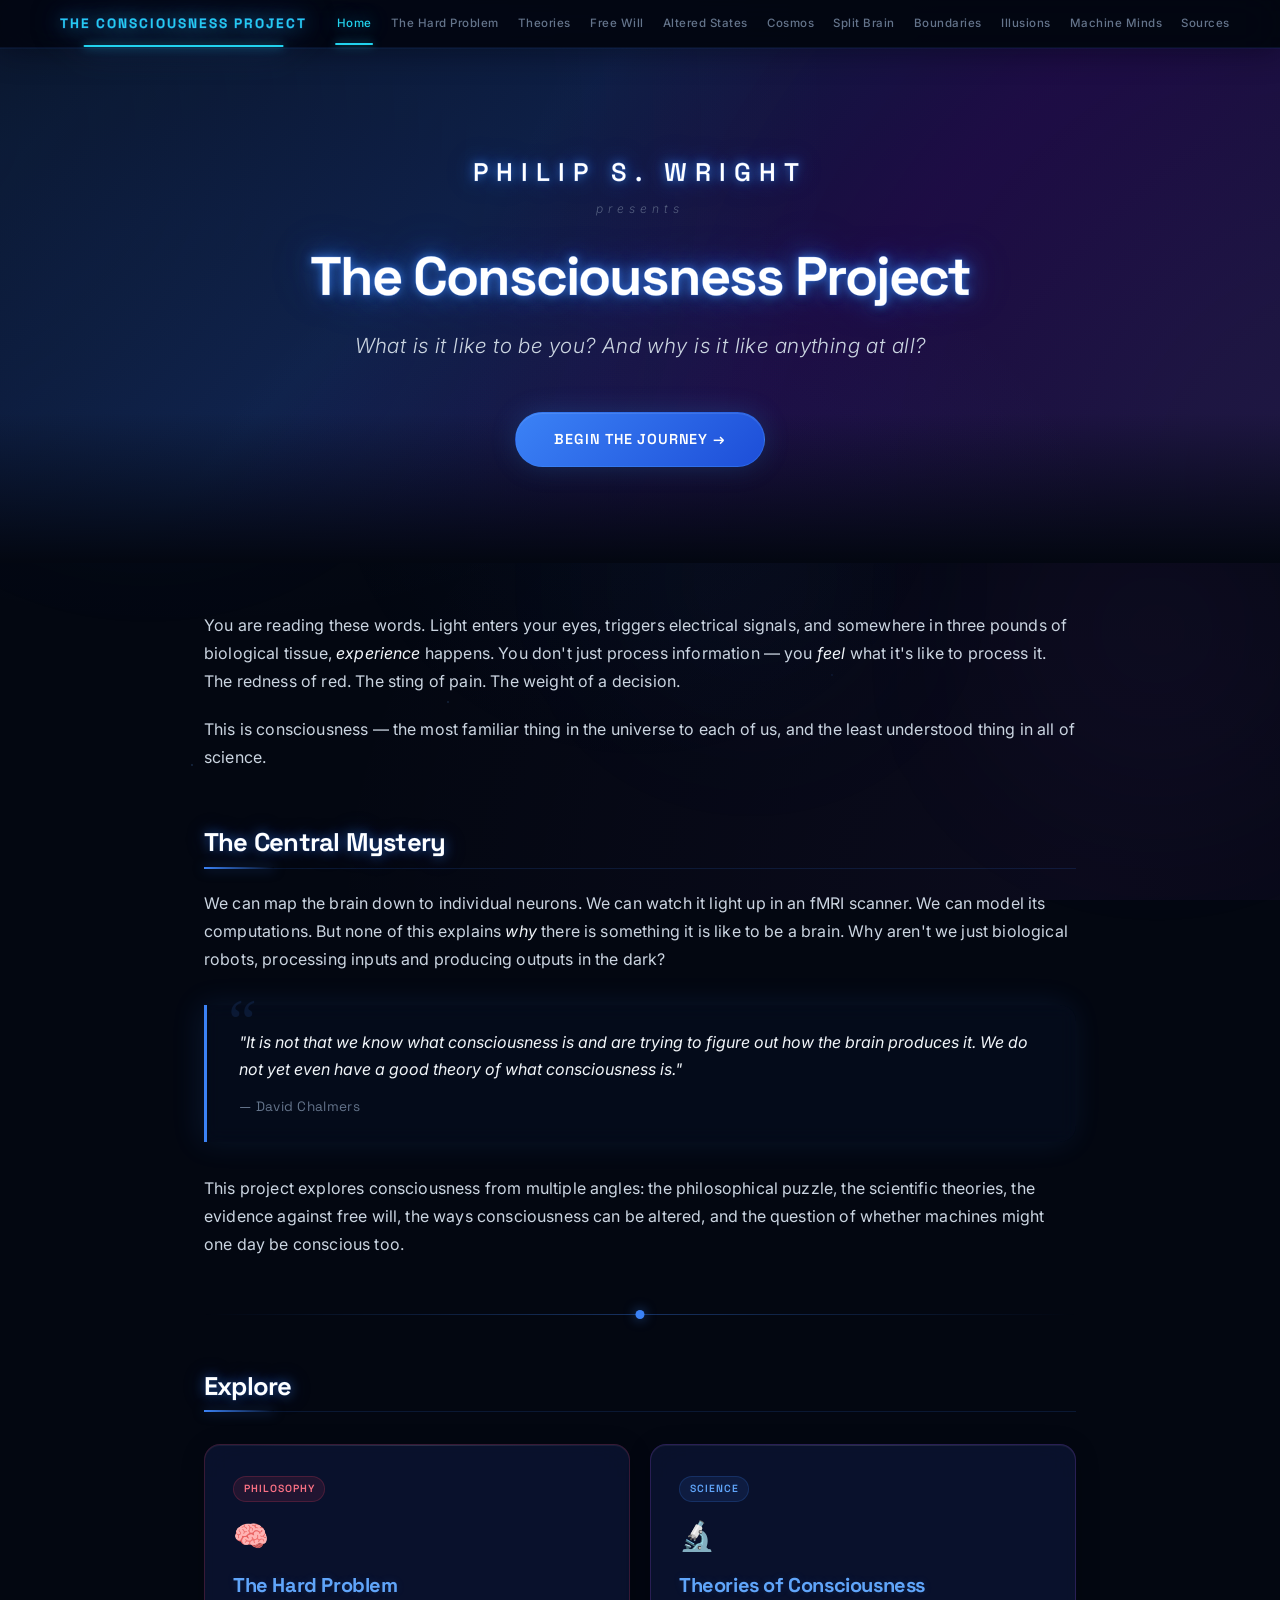
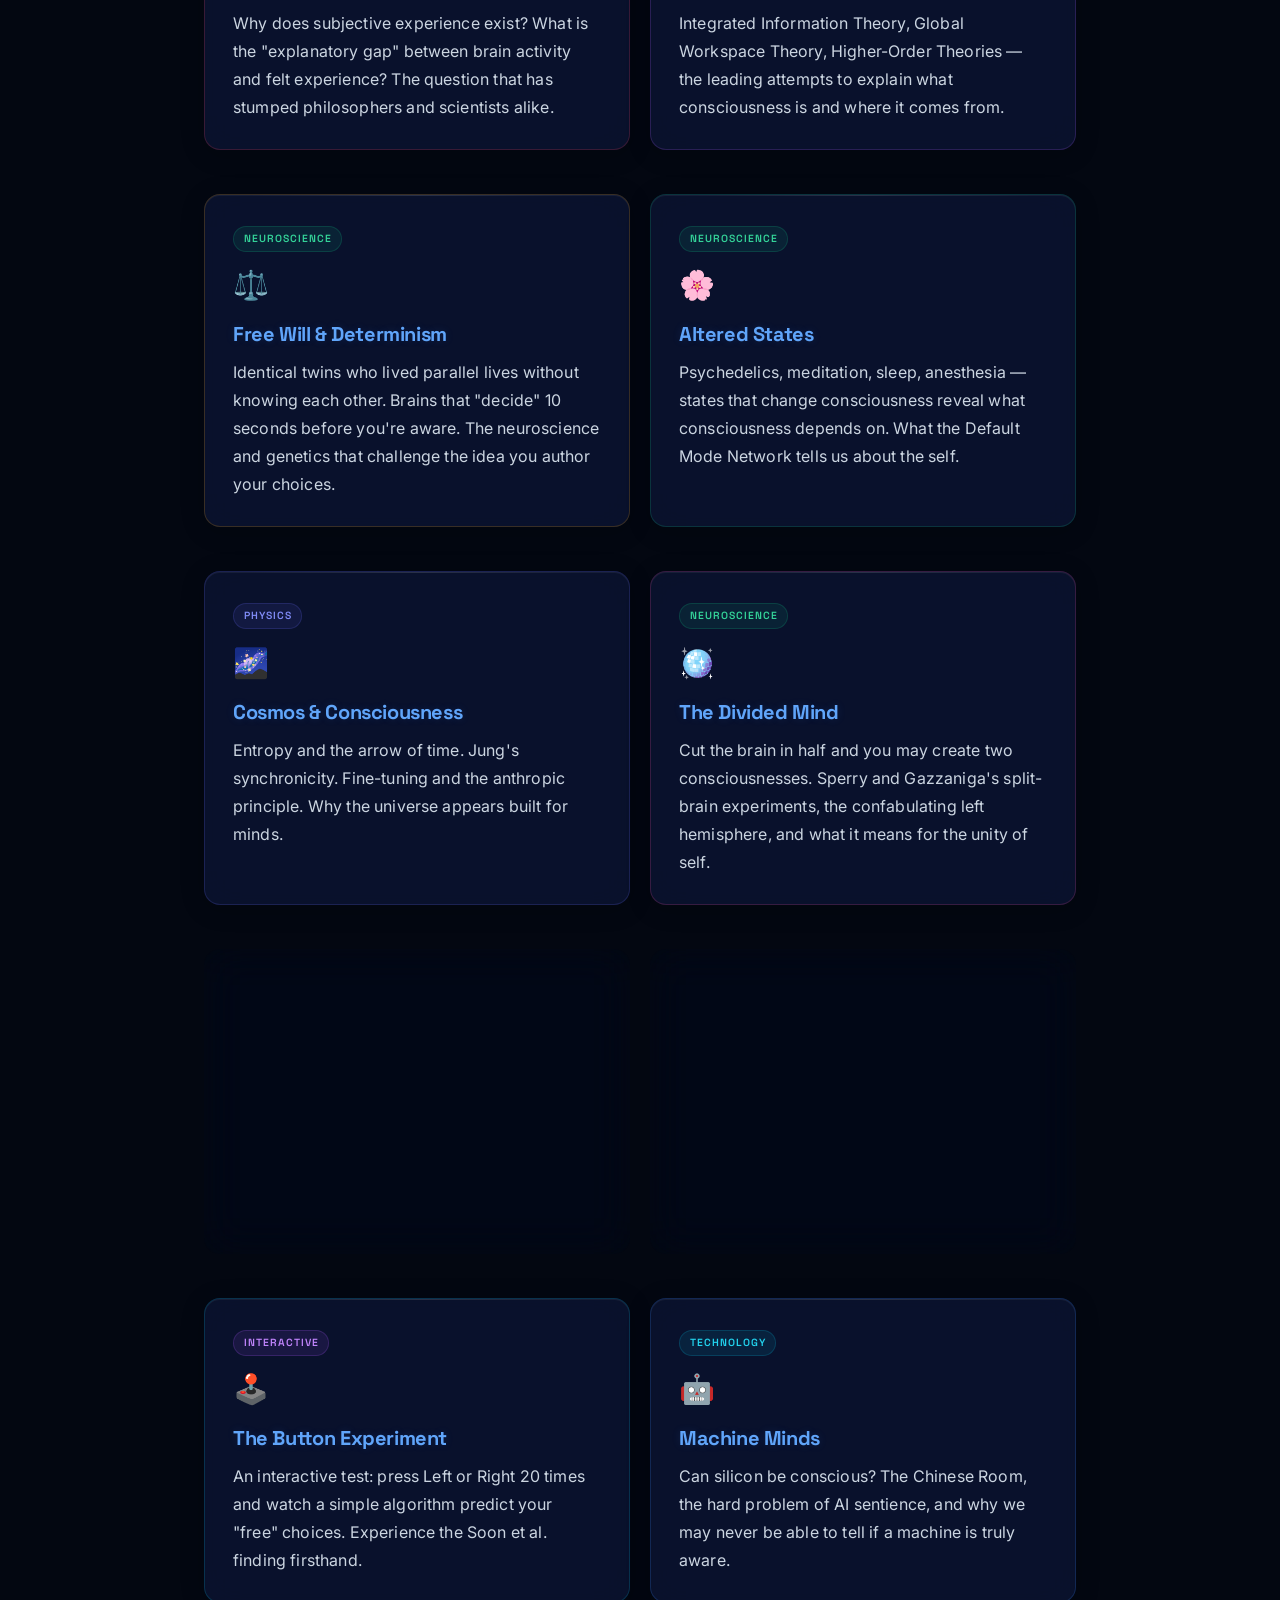
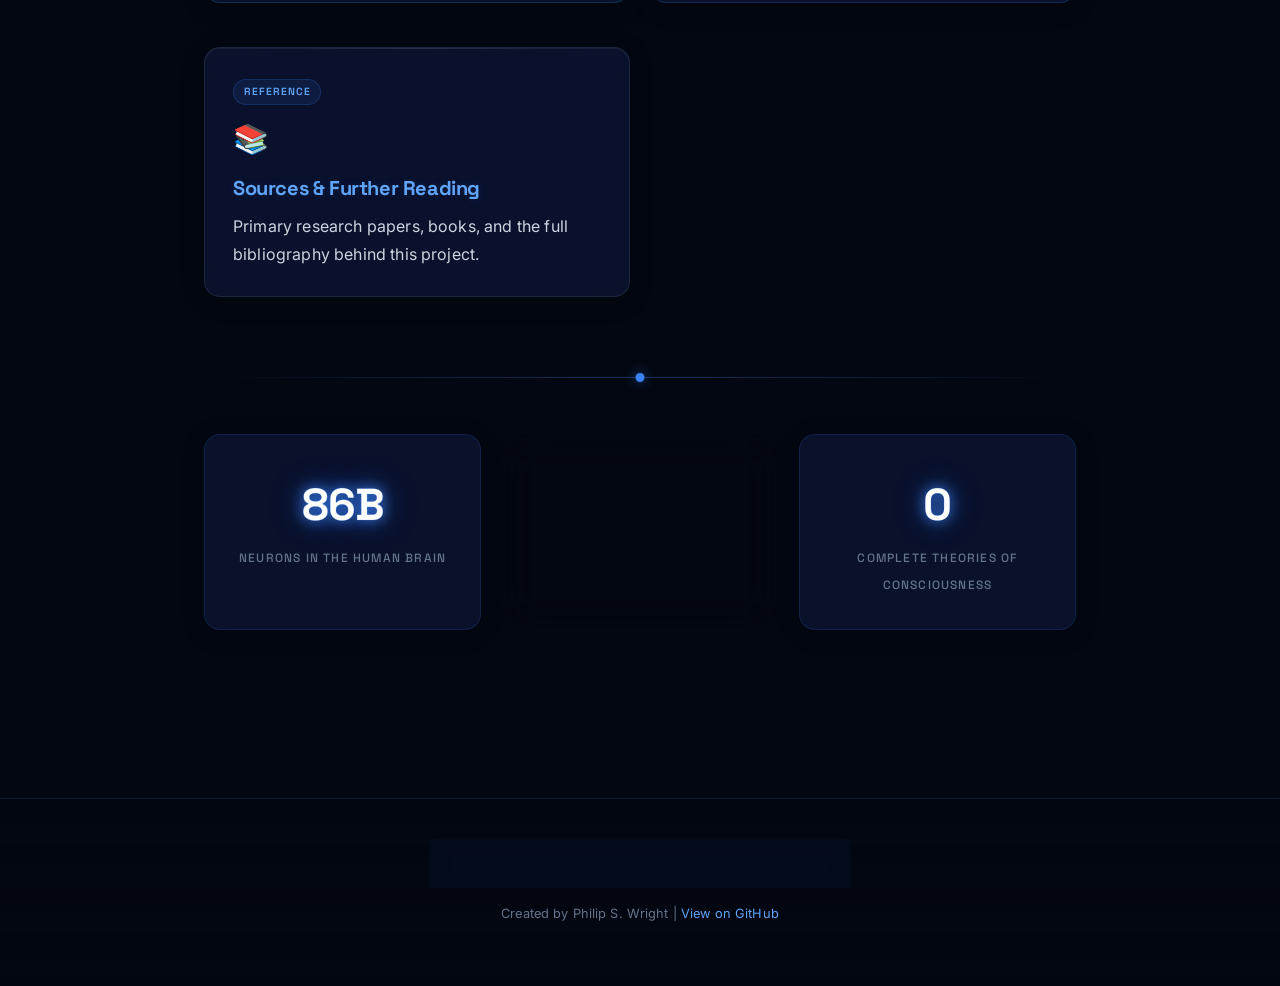
==== commit e7a07096: "fix: balance author name as project lead, not dominant or invisible Name at 1.6rem wide-tracked uppe" ====
--- a/index.html
+++ b/index.html
@@ -31,9 +31,9 @@
   </nav>
 
   <div class="hero">
-    <p class="author-name">Philip S. Wright</p>
-    <div class="badge">Exploring the nature of awareness</div>
-    <h1>The Consciousness Project</h1>
+    <h1 class="author-name">Philip S. Wright</h1>
+    <p class="presents">presents</p>
+    <h2 class="project-title">The Consciousness Project</h2>
     <p class="subtitle">What is it like to be you? And why is it like anything at all?</p>
     <div class="hero-cta">
       <a href="hard-problem.html">Begin the journey &rarr;</a>
--- a/style.css
+++ b/style.css
@@ -307,22 +307,72 @@
   100% { transform: translate(-4%, 4%) scale(1.1) rotate(1.5deg); }
 }
 
-/* Author name above title */
+/* === AUTHOR NAME — the lead of this project === */
 .hero .author-name {
   font-family: 'Space Grotesk', sans-serif;
-  font-size: 0.8rem;
+  font-size: 1.6rem;
   font-weight: 600;
-  letter-spacing: 3px;
+  letter-spacing: 8px;
   text-transform: uppercase;
-  color: var(--blue-bright);
-  margin-bottom: 1.5rem;
+  line-height: 1;
+  color: #fff;
+  margin: 0 0 0.75rem;
   position: relative;
   z-index: 3;
   text-shadow:
-    0 0 12px rgba(59, 130, 246, 0.6),
-    0 0 24px rgba(59, 130, 246, 0.3);
-  animation: fadeSlideUp 0.8s ease-out both;
-}
+    0 0 10px #3b82f6cc,
+    0 0 20px #3b82f688,
+    0 0 35px #3b82f644,
+    0 3px 10px rgba(0, 0, 0, 0.4);
+  -webkit-text-stroke: 0.4px rgba(59, 130, 246, 0.35);
+  filter: drop-shadow(0 0 12px rgba(59, 130, 246, 0.35));
+  animation: fadeSlideUp 0.85s ease-out both;
+  border-bottom: none;
+  padding-bottom: 0;
+}
+
+.hero .author-name::after { display: none; }
+
+/* "presents" connector */
+.hero .presents {
+  font-family: 'Inter', sans-serif;
+  font-size: 0.75rem;
+  font-weight: 300;
+  font-style: italic;
+  letter-spacing: 5px;
+  text-transform: lowercase;
+  color: rgba(148, 163, 184, 0.5);
+  margin: 0 0 1.75rem;
+  position: relative;
+  z-index: 3;
+  animation: fadeSlideUp 0.85s ease-out 0.06s both;
+}
+
+/* Project title */
+.hero .project-title {
+  font-family: 'Space Grotesk', sans-serif;
+  font-size: 3.4rem;
+  font-weight: 700;
+  letter-spacing: -2px;
+  line-height: 1.1;
+  color: #fff;
+  margin: 0 0 1.25rem;
+  position: relative;
+  z-index: 3;
+  text-shadow:
+    0 0 10px #3b82f6cc,
+    0 0 25px #3b82f699,
+    0 0 50px #3b82f655,
+    0 0 80px #3b82f633,
+    0 4px 12px rgba(0, 0, 0, 0.5);
+  -webkit-text-stroke: 0.5px rgba(59, 130, 246, 0.4);
+  filter: drop-shadow(0 0 20px rgba(59, 130, 246, 0.4));
+  border-bottom: none;
+  padding-bottom: 0;
+  animation: fadeSlideUp 0.9s ease-out 0.12s both;
+}
+
+.hero .project-title::after { display: none; }
 
 /* Badge */
 .hero .badge {
@@ -1020,6 +1070,8 @@
    RESPONSIVE
    ============================================ */
 @media (max-width: 768px) {
+  .hero .author-name { font-size: 1.1rem; letter-spacing: 5px; }
+  .hero .project-title { font-size: 2rem; letter-spacing: -1px; }
   .hero h1 { font-size: 2.2rem; letter-spacing: -1px; }
   .hero .subtitle { font-size: 1.05rem; }
   .hero { padding: 5rem 1.25rem 4rem; }
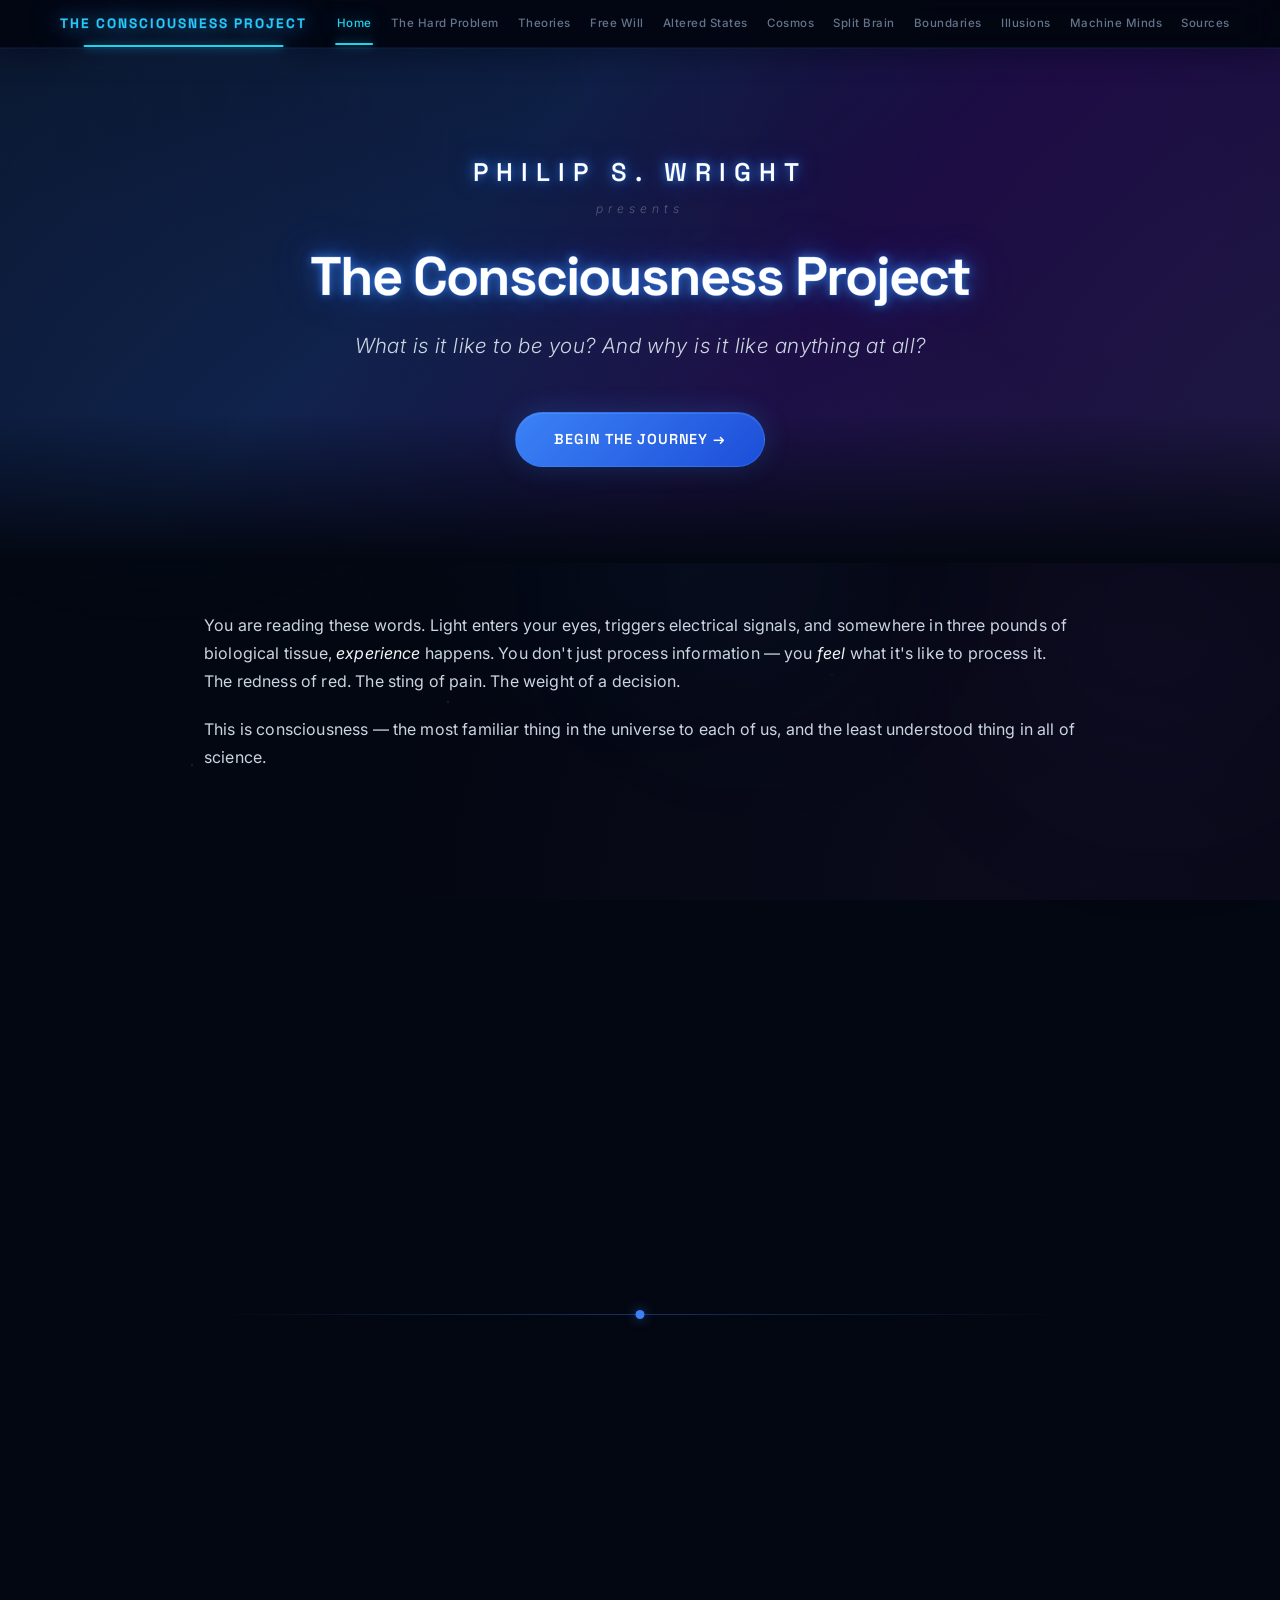
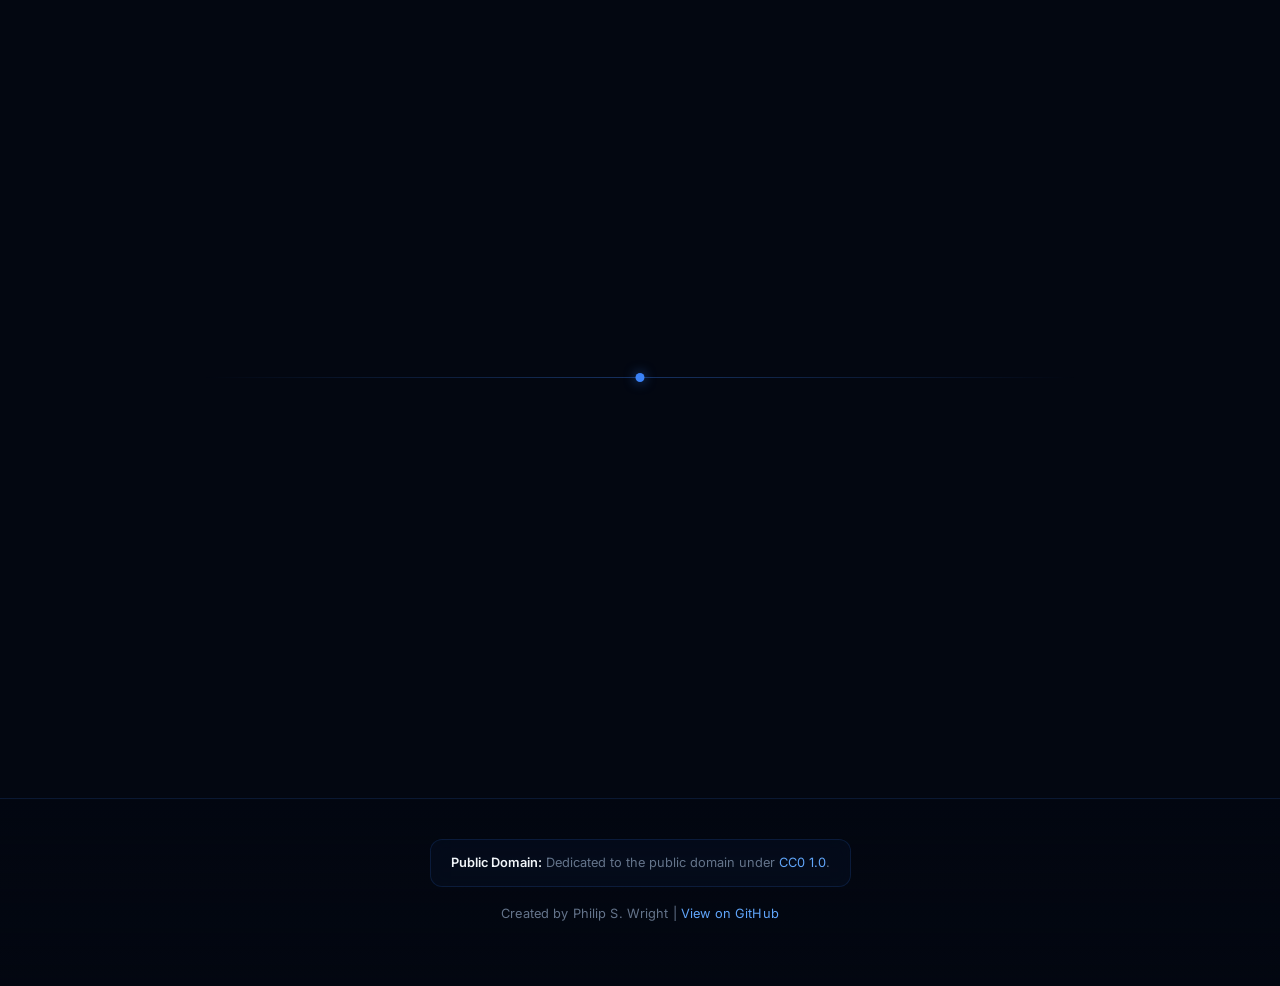
==== commit 6c28243d: "Improve mobile responsiveness: add hamburger menu, responsive tables, and touch-friendly layout" ====
--- a/index.html
+++ b/index.html
@@ -16,6 +16,11 @@
   <nav>
     <div class="nav-inner">
       <a href="index.html" class="site-title">The Consciousness Project</a>
+      <button class="nav-toggle" aria-label="Toggle navigation menu">
+        <span></span>
+        <span></span>
+        <span></span>
+      </button>
       <a href="index.html" class="active">Home</a>
       <a href="hard-problem.html">The Hard Problem</a>
       <a href="theories.html">Theories</a>
--- a/style.css
+++ b/style.css
@@ -1067,8 +1067,42 @@
 }
 
 /* ============================================
-   RESPONSIVE
-   ============================================ */
+   RESPONSIVE DESIGN
+   ============================================ */
+
+/* Hamburger Menu Toggle */
+.nav-toggle {
+  display: none;
+  flex-direction: column;
+  gap: 5px;
+  background: none;
+  border: none;
+  cursor: pointer;
+  padding: 0.5rem;
+  margin-left: auto;
+}
+
+.nav-toggle span {
+  width: 24px;
+  height: 2px;
+  background: var(--text-dim);
+  border-radius: 2px;
+  transition: all 0.3s;
+}
+
+.nav-toggle.active span:nth-child(1) {
+  transform: rotate(45deg) translate(8px, 8px);
+}
+
+.nav-toggle.active span:nth-child(2) {
+  opacity: 0;
+}
+
+.nav-toggle.active span:nth-child(3) {
+  transform: rotate(-45deg) translate(7px, -7px);
+}
+
+/* Tablet and smaller screens */
 @media (max-width: 768px) {
   .hero .author-name { font-size: 1.1rem; letter-spacing: 5px; }
   .hero .project-title { font-size: 2rem; letter-spacing: -1px; }
@@ -1077,18 +1111,218 @@
   .hero { padding: 5rem 1.25rem 4rem; }
   .stat-grid { grid-template-columns: 1fr; }
   .card-grid { grid-template-columns: 1fr; }
-  nav .nav-inner { flex-direction: column; align-items: flex-start; }
-  nav a { padding: 0.45rem 1.25rem; font-size: 0.72rem; }
+  
+  /* Improved navigation for tablets */
+  nav .nav-inner {
+    flex-wrap: wrap;
+    gap: 0.5rem;
+  }
+  
+  nav a {
+    padding: 0.6rem 0.8rem;
+    font-size: 0.75rem;
+  }
+  
+  nav .site-title {
+    width: 100%;
+    padding: 0.75rem 1rem;
+    margin-bottom: 0.5rem;
+  }
+  
   .container { padding: 2rem 1rem 3rem; }
   .page-nav { flex-direction: column; gap: 0.75rem; }
   h1 { font-size: 1.8rem; }
   h2 { font-size: 1.35rem; }
-}
-
+  
+  /* Responsive tables */
+  table {
+    font-size: 0.8rem;
+  }
+  
+  th, td {
+    padding: 0.6rem 0.5rem;
+  }
+  
+  /* Responsive experiment buttons */
+  .btn-row {
+    gap: 1rem;
+    margin: 1.5rem 0;
+  }
+  
+  .choice-btn {
+    padding: 1rem 1.5rem;
+    font-size: 1rem;
+    min-width: 100px;
+  }
+  
+  .stats-bar {
+    gap: 1rem;
+  }
+  
+  .stats-bar .stat .val {
+    font-size: 1.4rem;
+  }
+}
+
+/* Mobile phones */
 @media (max-width: 480px) {
   .hero h1 { font-size: 1.7rem; }
+  .hero .author-name { font-size: 0.95rem; letter-spacing: 3px; }
+  .hero .project-title { font-size: 1.6rem; }
+  .hero .subtitle { font-size: 0.95rem; }
+  .hero { padding: 3.5rem 1rem 3rem; }
+  
   .card { padding: 1.25rem; }
   .stat-box .number { font-size: 2.2rem; }
+  
+  /* Hamburger menu for mobile */
+  .nav-toggle { display: flex; }
+  
+  nav .nav-inner {
+    flex-direction: column;
+    align-items: stretch;
+    max-height: 0;
+    overflow: hidden;
+    transition: max-height 0.3s ease-out;
+  }
+  
+  nav .nav-inner.active {
+    max-height: 500px;
+    transition: max-height 0.3s ease-in;
+  }
+  
+  nav a {
+    padding: 0.75rem 1rem;
+    font-size: 0.8rem;
+    border-bottom: 1px solid rgba(59, 130, 246, 0.1);
+  }
+  
+  nav .site-title {
+    width: 100%;
+    border-bottom: none;
+  }
+  
+  .container { padding: 1.5rem 0.75rem 2rem; }
+  
+  h1 { font-size: 1.5rem; }
+  h2 { font-size: 1.1rem; }
+  h3 { font-size: 1rem; }
+  
+  p { font-size: 0.95rem; line-height: 1.6; }
+  
+  /* Responsive tables for mobile */
+  table {
+    font-size: 0.75rem;
+    display: block;
+    overflow-x: auto;
+    white-space: nowrap;
+    -webkit-overflow-scrolling: touch;
+  }
+  
+  thead {
+    display: none;
+  }
+  
+  tbody tr {
+    display: block;
+    margin-bottom: 1rem;
+    border: 1px solid var(--border);
+    border-radius: 8px;
+    padding: 0.75rem;
+    background: rgba(59, 130, 246, 0.03);
+  }
+  
+  td {
+    display: block;
+    padding: 0.5rem 0;
+    border: none;
+    text-align: left;
+  }
+  
+  td::before {
+    content: attr(data-label);
+    font-weight: 600;
+    color: var(--blue-bright);
+    display: block;
+    font-size: 0.7rem;
+    margin-bottom: 0.25rem;
+  }
+  
+  /* Responsive experiment buttons */
+  .btn-row {
+    flex-direction: column;
+    gap: 0.75rem;
+    margin: 1.5rem 0;
+  }
+  
+  .choice-btn {
+    width: 100%;
+    padding: 1rem 1.5rem;
+    font-size: 1rem;
+    min-width: unset;
+    min-height: 48px;
+  }
+  
+  .stats-bar {
+    flex-direction: column;
+    gap: 0.75rem;
+  }
+  
+  .stats-bar .stat {
+    padding: 0.75rem;
+    background: rgba(59, 130, 246, 0.05);
+    border-radius: 8px;
+  }
+  
+  .stats-bar .stat .val {
+    font-size: 1.3rem;
+  }
+  
+  .stats-bar .stat .lbl {
+    font-size: 0.75rem;
+  }
+  
+  /* Card improvements */
+  .card-grid {
+    gap: 1rem;
+  }
+  
+  .card h3 { font-size: 1rem; }
+  .card p { font-size: 0.9rem; }
+  
+  /* Blockquote adjustments */
+  blockquote {
+    margin: 1.5rem 0;
+    padding: 1rem 1.5rem;
+    font-size: 0.95rem;
+  }
+  
+  /* Page navigation */
+  .page-nav {
+    flex-direction: column;
+    gap: 0.75rem;
+  }
+  
+  .page-nav a {
+    width: 100%;
+    justify-content: center;
+    padding: 0.75rem 1rem;
+  }
+  
+  /* Touch-friendly button sizing */
+  button, a.button {
+    min-height: 44px;
+    min-width: 44px;
+  }
+  
+  /* Improved list spacing */
+  ul, ol {
+    margin: 1rem 0 1rem 1.25rem;
+  }
+  
+  li {
+    margin-bottom: 0.75rem;
+  }
 }
 
 @media print {
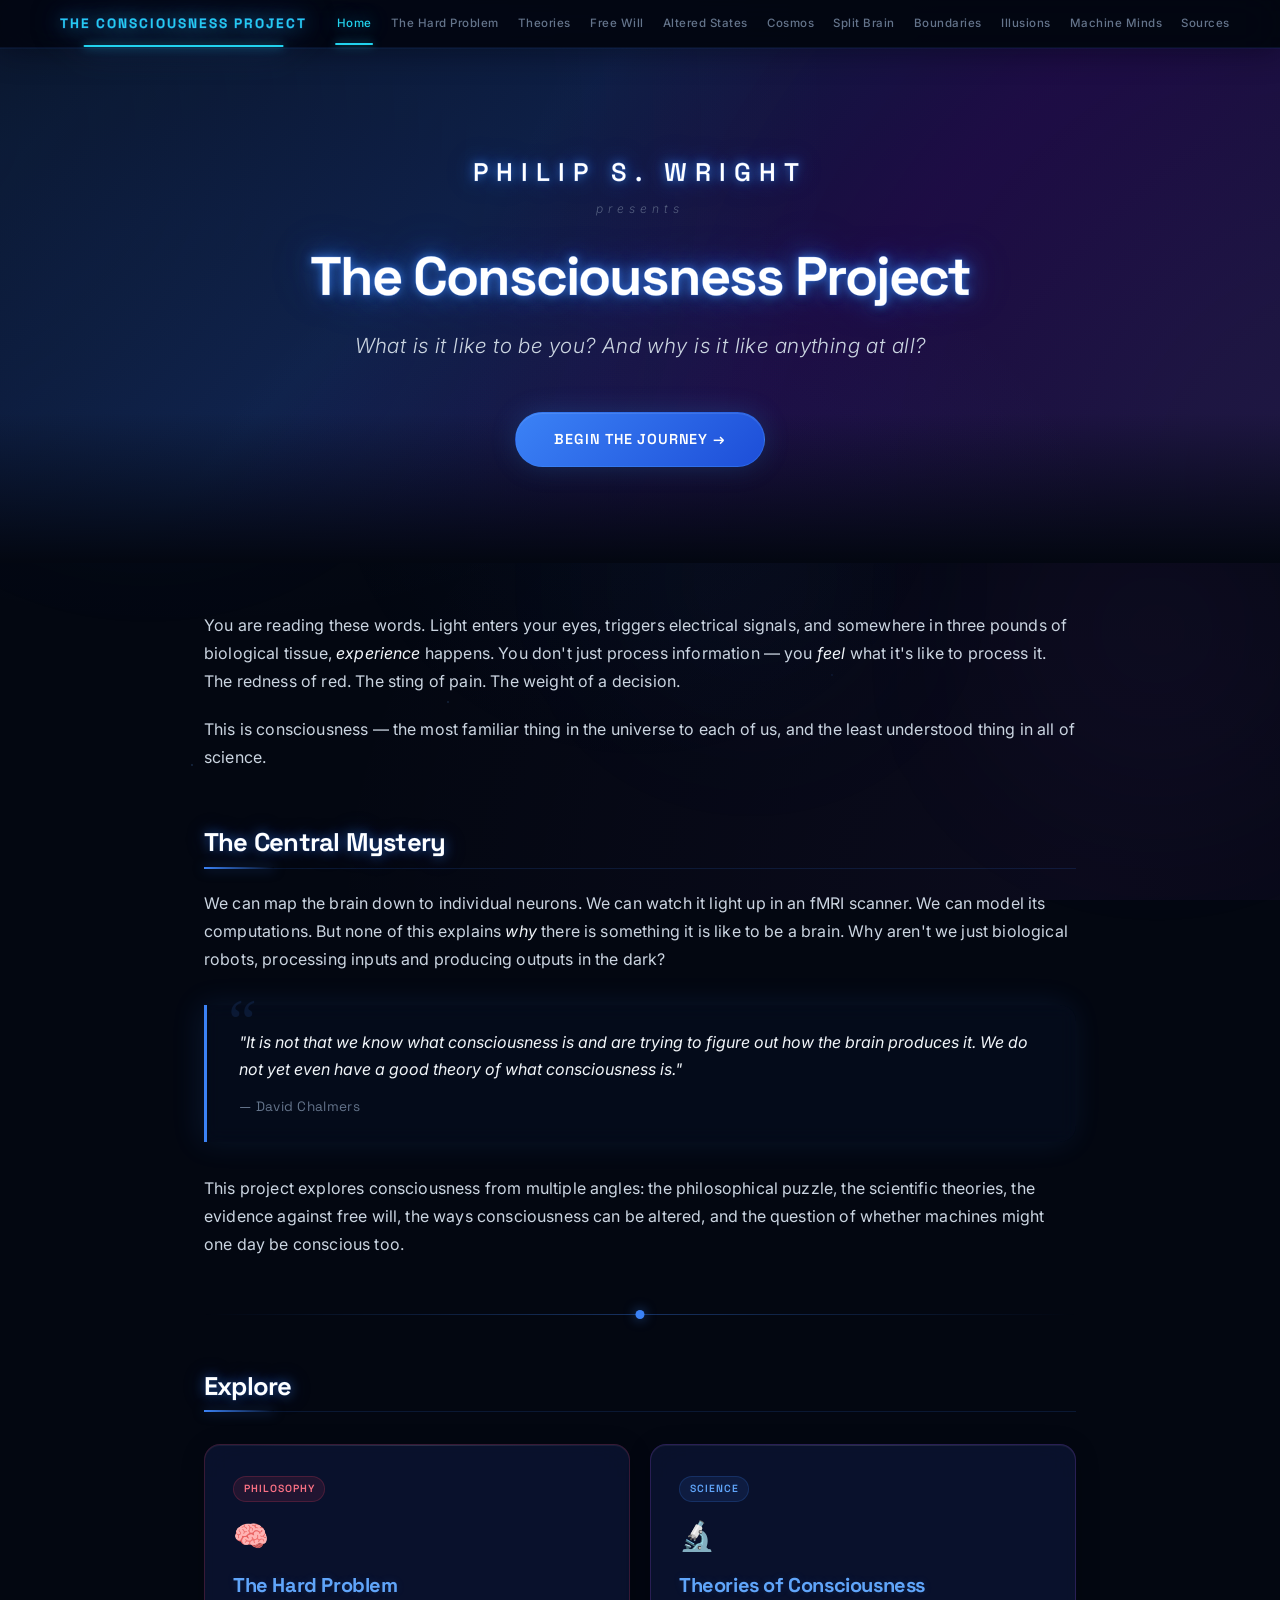
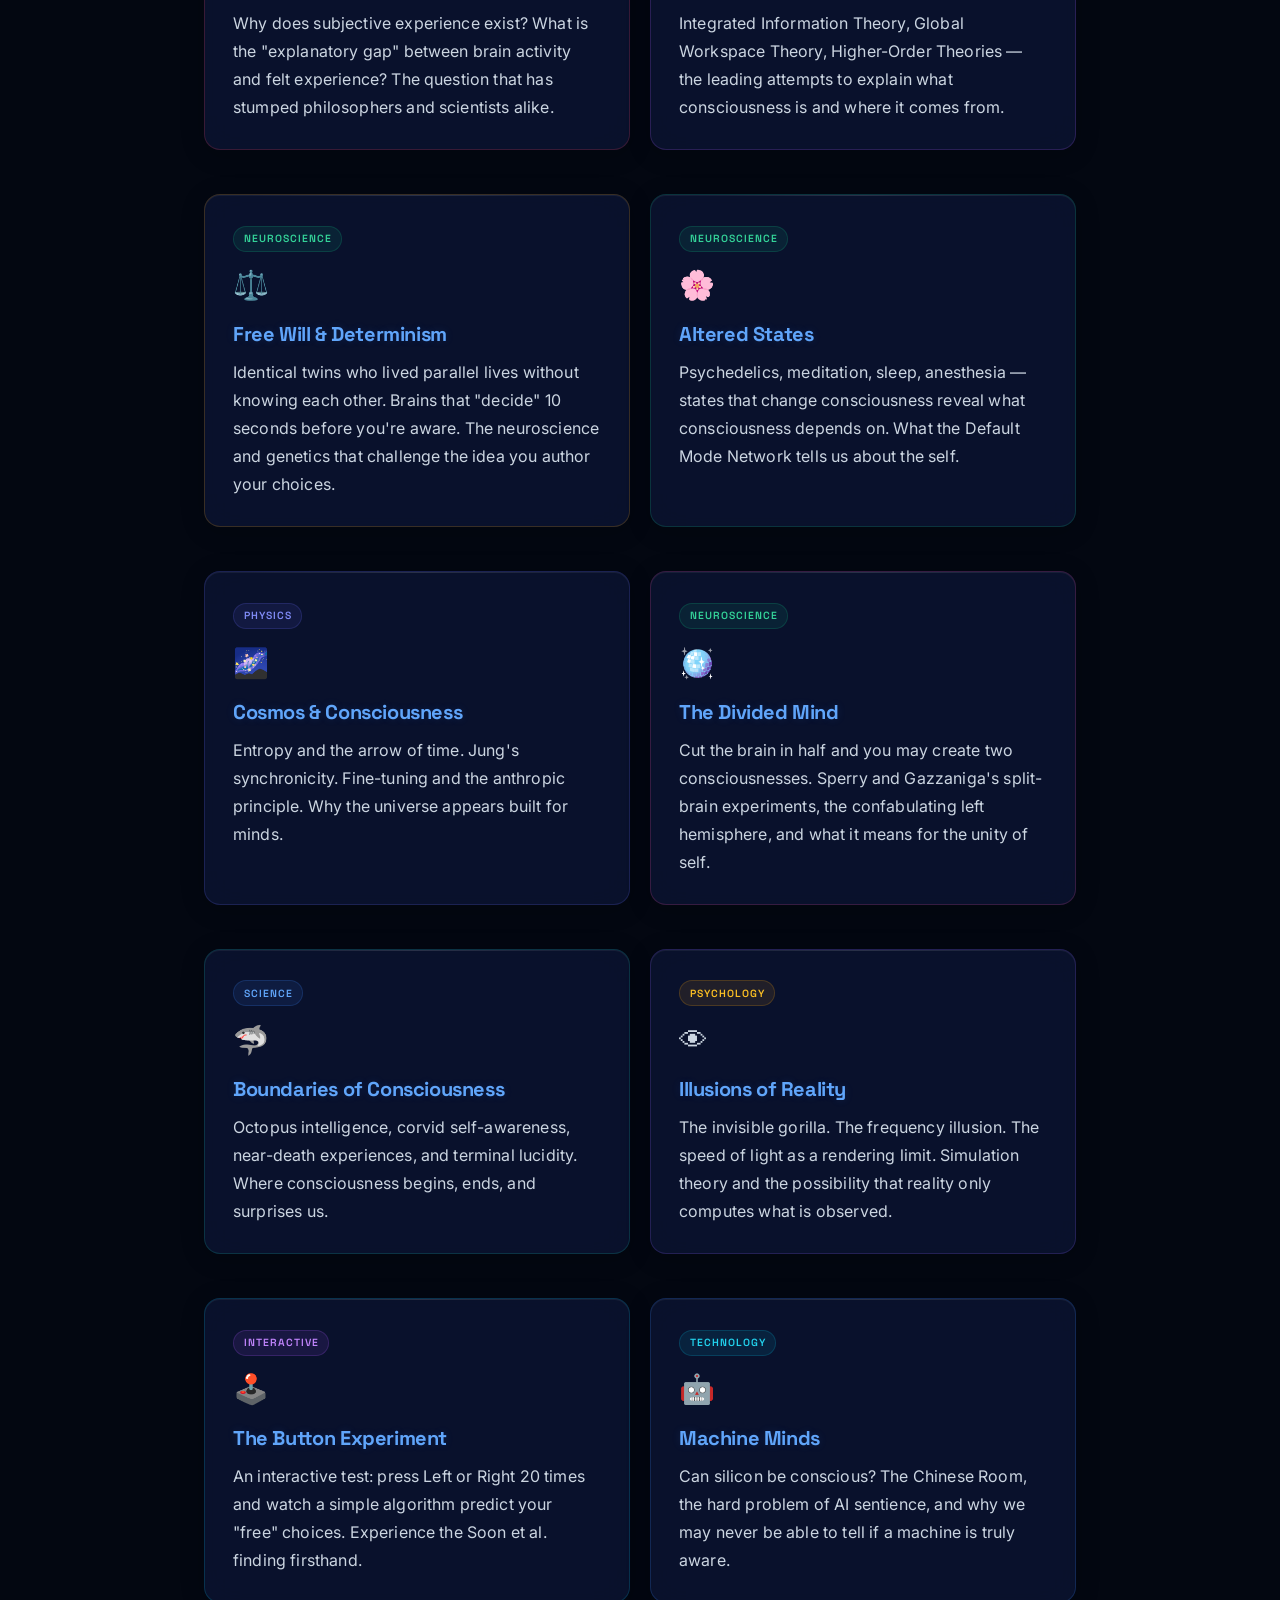
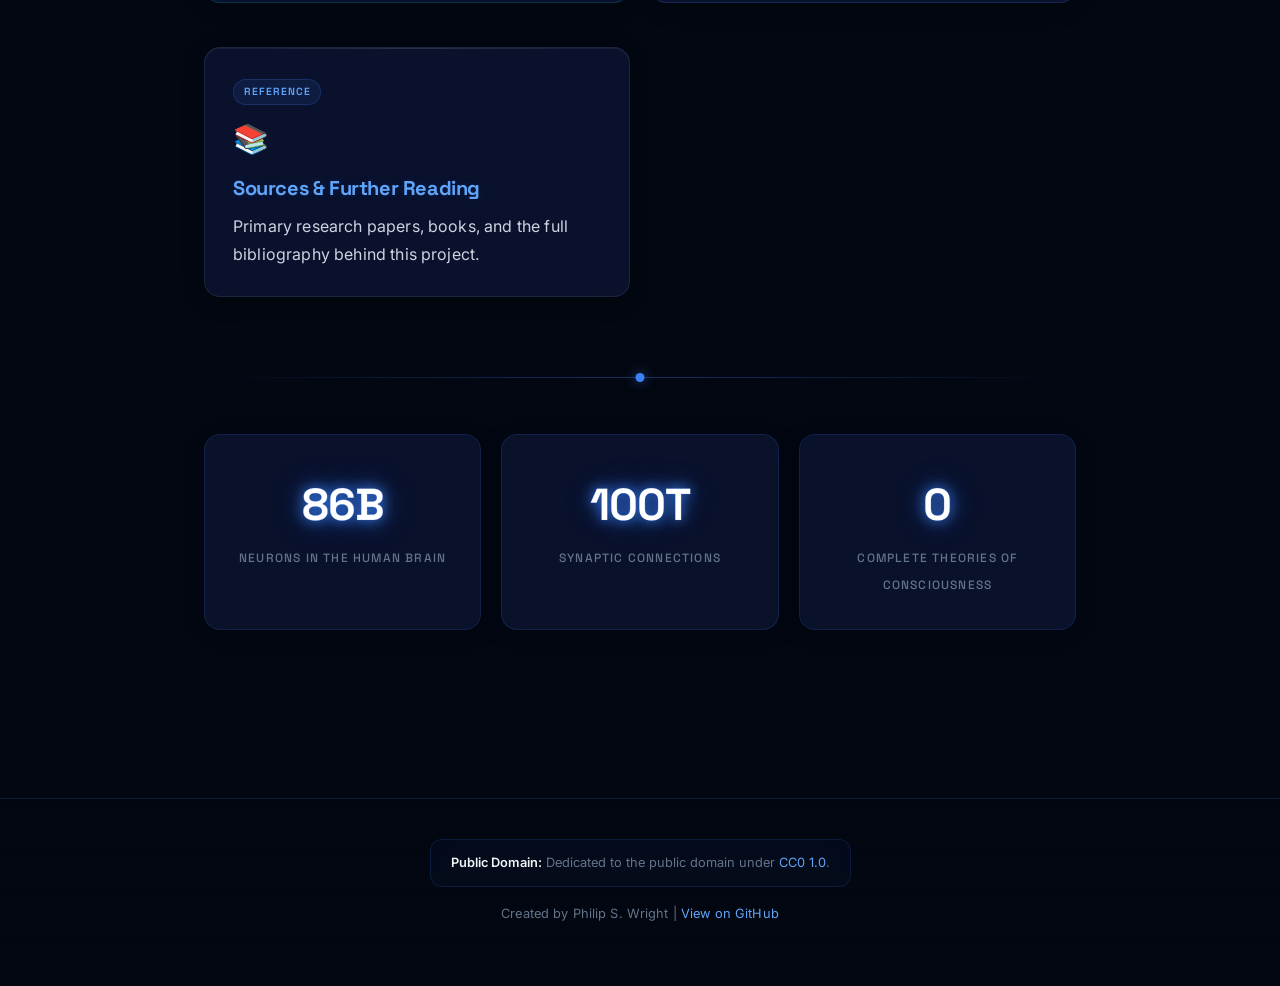
==== commit b62bc486: "Update navigation menu button across all HTML pages" ====
--- a/index.html
+++ b/index.html
@@ -16,6 +16,11 @@
   <nav>
     <div class="nav-inner">
       <a href="index.html" class="site-title">The Consciousness Project</a>
+      <button class="nav-toggle" aria-label="Toggle navigation menu">
+        <span></span>
+        <span></span>
+        <span></span>
+      </button>
       <button class="nav-toggle" aria-label="Toggle navigation menu">
         <span></span>
         <span></span>
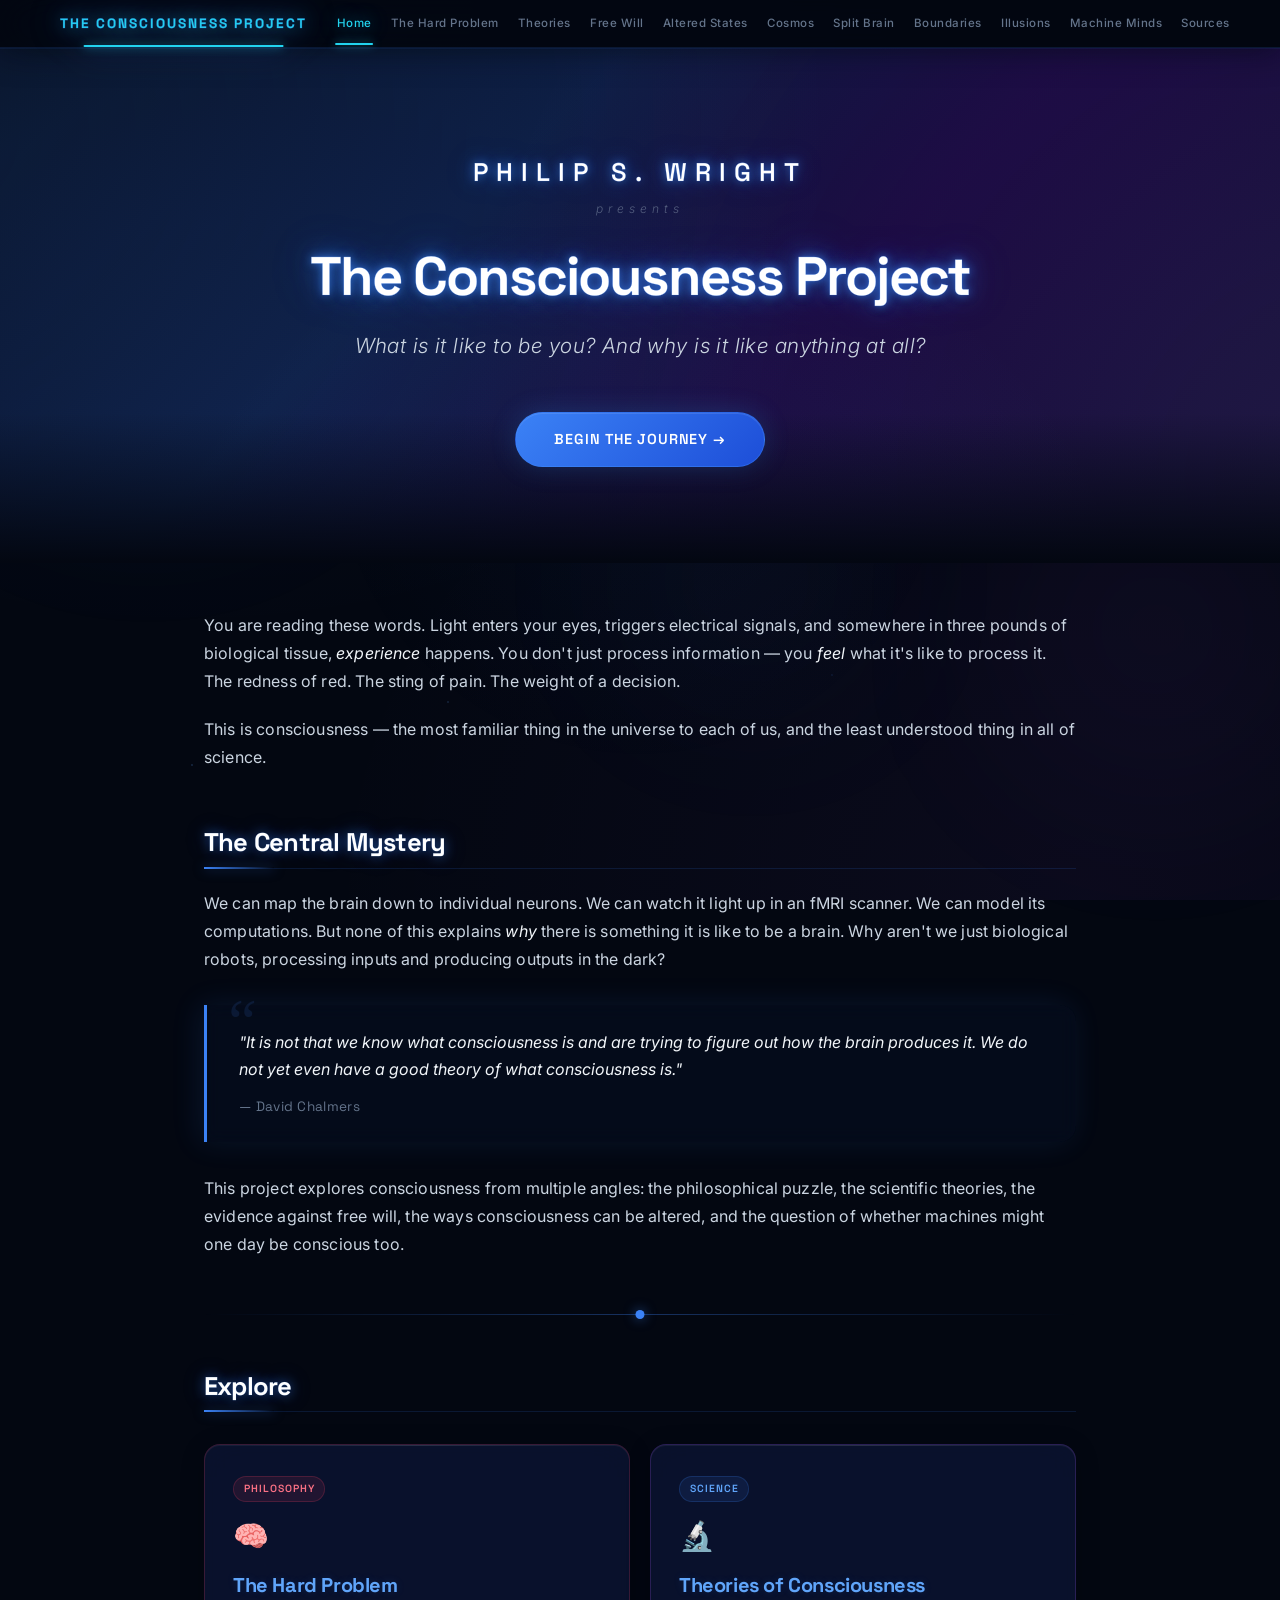
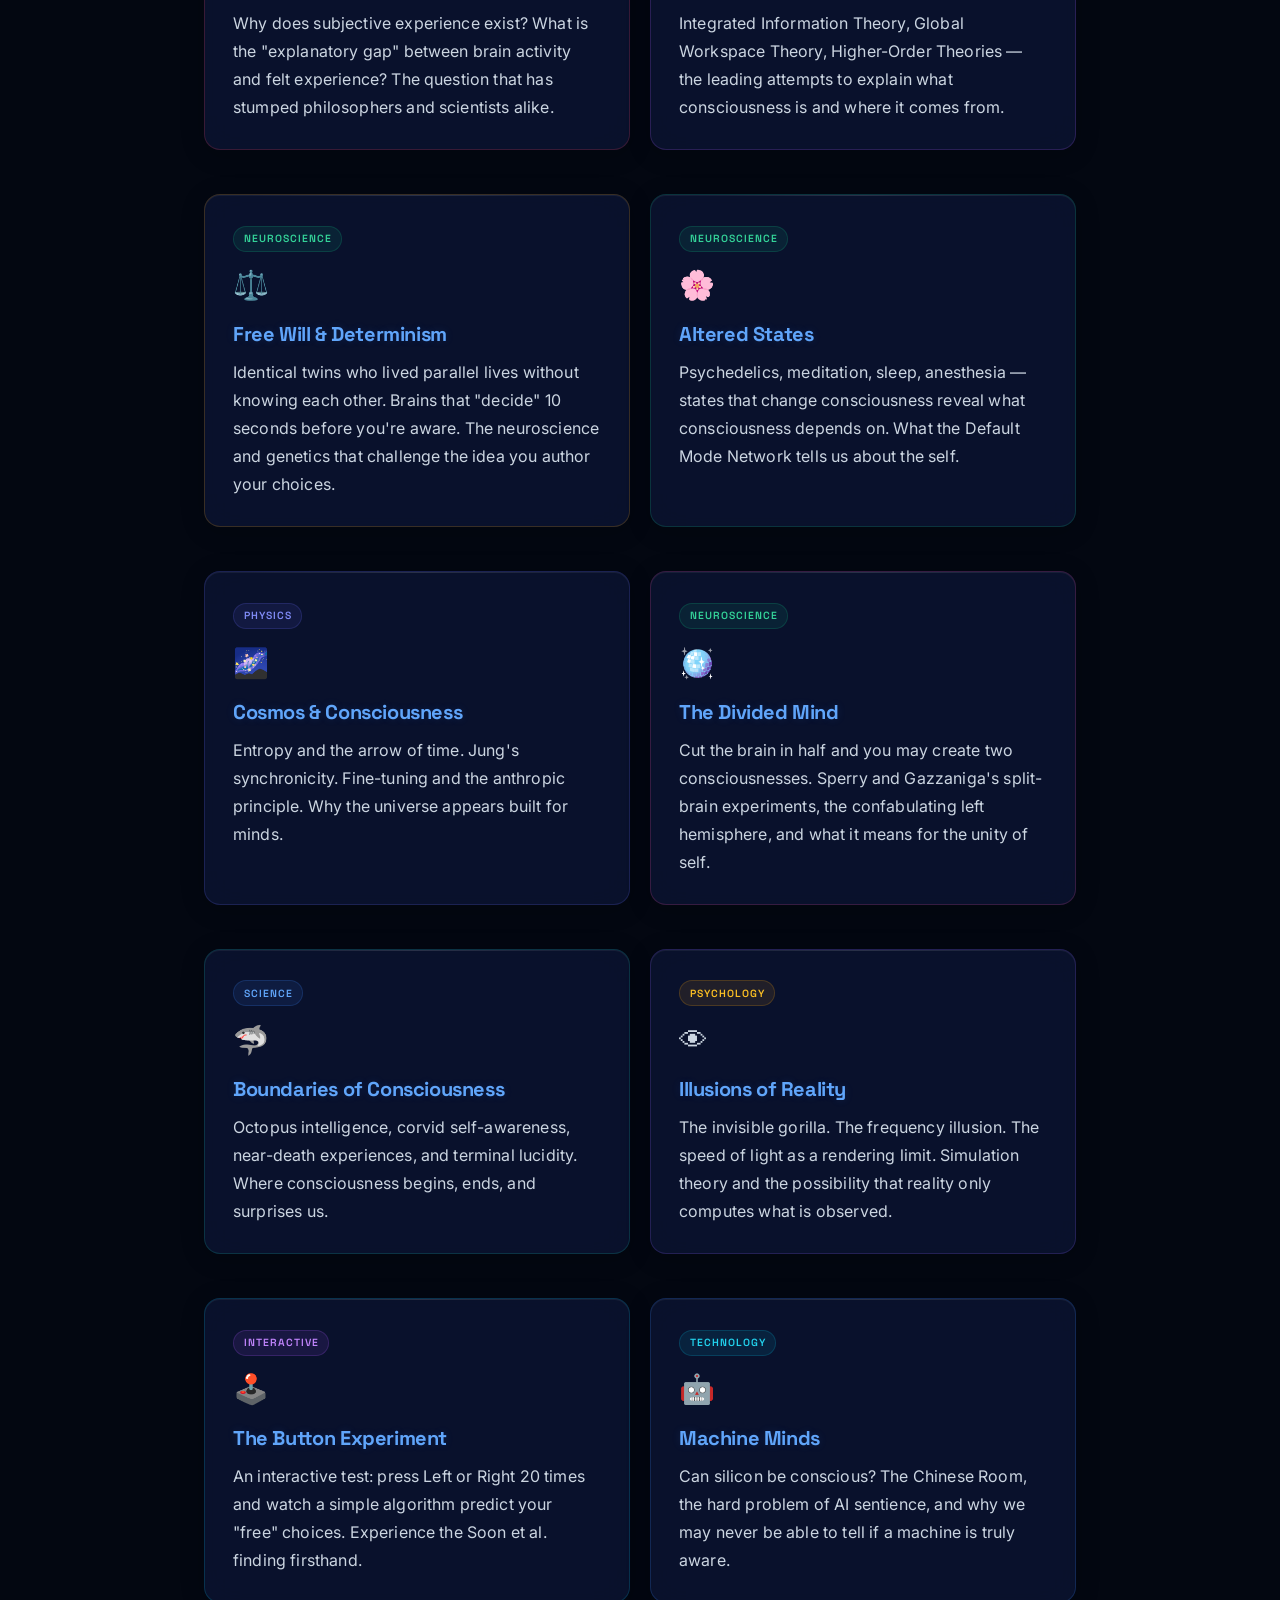
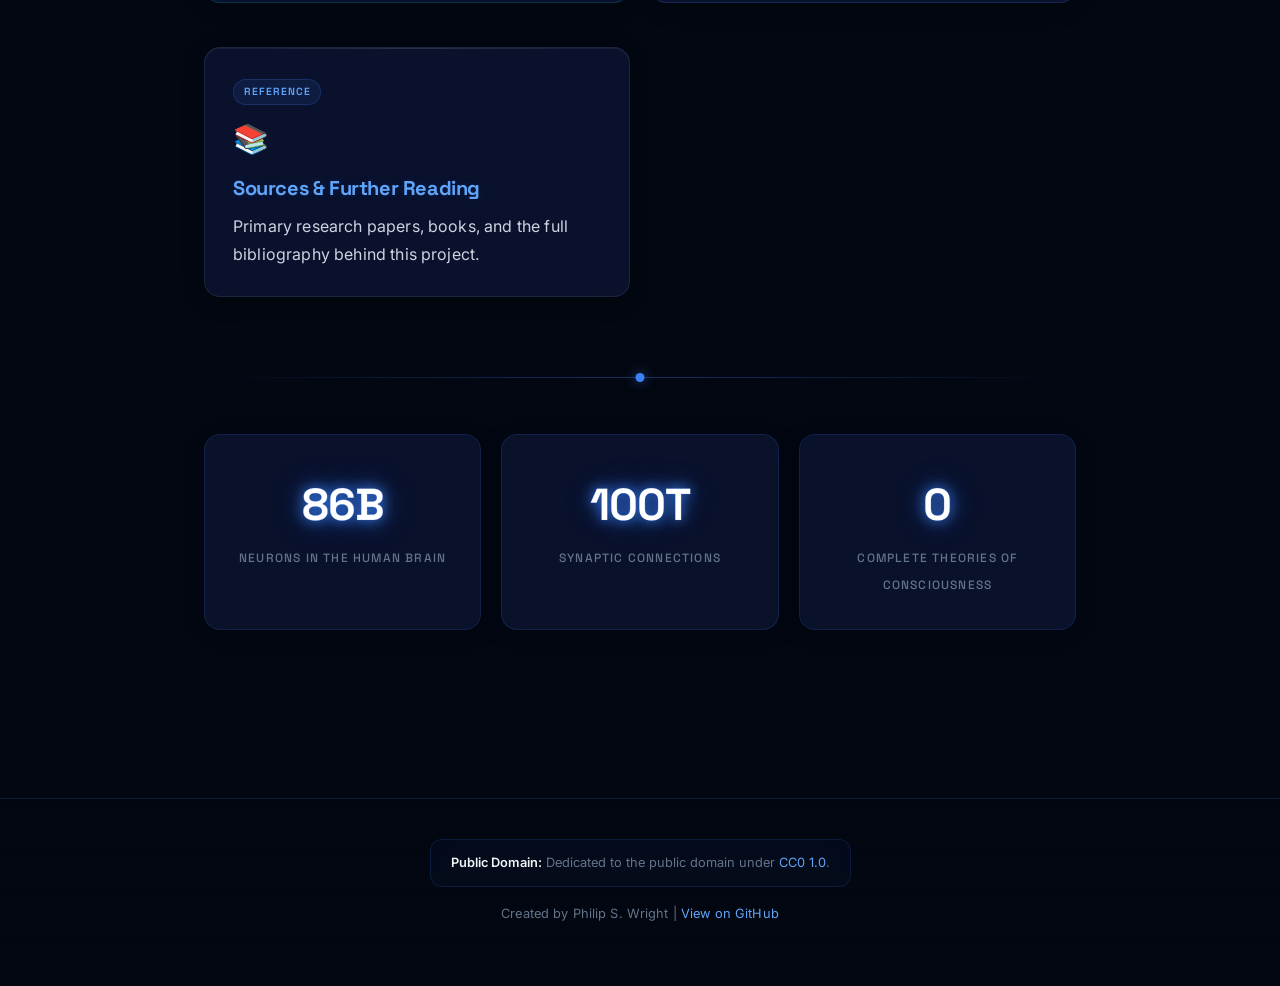
==== commit 1d351e03: "Final mobile responsiveness fixes: site-wide nav audit, breakpoint adjustments, and UI consistency" ====
--- a/index.html
+++ b/index.html
@@ -16,11 +16,6 @@
   <nav>
     <div class="nav-inner">
       <a href="index.html" class="site-title">The Consciousness Project</a>
-      <button class="nav-toggle" aria-label="Toggle navigation menu">
-        <span></span>
-        <span></span>
-        <span></span>
-      </button>
       <button class="nav-toggle" aria-label="Toggle navigation menu">
         <span></span>
         <span></span>
--- a/style.css
+++ b/style.css
@@ -159,17 +159,17 @@
    NAVIGATION — Glass morphism
    ============================================ */
 nav {
-  background: rgba(3, 7, 17, 0.85);
+  background: rgba(3, 7, 17, 0.92);
   backdrop-filter: blur(24px) saturate(1.8);
   -webkit-backdrop-filter: blur(24px) saturate(1.8);
   position: sticky;
   top: 0;
-  z-index: 100;
-  border-bottom: 1px solid rgba(59, 130, 246, 0.1);
+  z-index: 9999;
+  border-bottom: 1px solid rgba(59, 130, 246, 0.15);
   box-shadow:
-    0 1px 0 rgba(59, 130, 246, 0.06),
-    0 4px 30px rgba(0, 0, 0, 0.4),
-    0 0 50px rgba(59, 130, 246, 0.04);
+    0 1px 0 rgba(59, 130, 246, 0.08),
+    0 4px 30px rgba(0, 0, 0, 0.5),
+    0 0 50px rgba(59, 130, 246, 0.06);
 }
 
 nav .nav-inner {
@@ -1103,7 +1103,7 @@
 }
 
 /* Tablet and smaller screens */
-@media (max-width: 768px) {
+@media (max-width: 992px) {
   .hero .author-name { font-size: 1.1rem; letter-spacing: 5px; }
   .hero .project-title { font-size: 2rem; letter-spacing: -1px; }
   .hero h1 { font-size: 2.2rem; letter-spacing: -1px; }
@@ -1112,21 +1112,35 @@
   .stat-grid { grid-template-columns: 1fr; }
   .card-grid { grid-template-columns: 1fr; }
   
-  /* Improved navigation for tablets */
+  /* Hamburger menu for tablet & mobile */
+  .nav-toggle { display: flex; }
+  
   nav .nav-inner {
-    flex-wrap: wrap;
-    gap: 0.5rem;
+    display: flex;
+    flex-direction: column;
+    align-items: stretch;
+    max-height: 0;
+    overflow: hidden;
+    transition: max-height 0.3s ease-out;
+    width: 100%;
+  }
+  
+  nav .nav-inner.active {
+    max-height: 80vh;
+    overflow-y: auto;
+    transition: max-height 0.3s ease-in;
   }
   
   nav a {
-    padding: 0.6rem 0.8rem;
-    font-size: 0.75rem;
+    padding: 0.75rem 1rem;
+    font-size: 0.8rem;
+    border-bottom: 1px solid rgba(59, 130, 246, 0.1);
   }
   
   nav .site-title {
     width: 100%;
+    border-bottom: none;
     padding: 0.75rem 1rem;
-    margin-bottom: 0.5rem;
   }
   
   .container { padding: 2rem 1rem 3rem; }
@@ -1175,33 +1189,6 @@
   .card { padding: 1.25rem; }
   .stat-box .number { font-size: 2.2rem; }
   
-  /* Hamburger menu for mobile */
-  .nav-toggle { display: flex; }
-  
-  nav .nav-inner {
-    flex-direction: column;
-    align-items: stretch;
-    max-height: 0;
-    overflow: hidden;
-    transition: max-height 0.3s ease-out;
-  }
-  
-  nav .nav-inner.active {
-    max-height: 500px;
-    transition: max-height 0.3s ease-in;
-  }
-  
-  nav a {
-    padding: 0.75rem 1rem;
-    font-size: 0.8rem;
-    border-bottom: 1px solid rgba(59, 130, 246, 0.1);
-  }
-  
-  nav .site-title {
-    width: 100%;
-    border-bottom: none;
-  }
-  
   .container { padding: 1.5rem 0.75rem 2rem; }
   
   h1 { font-size: 1.5rem; }
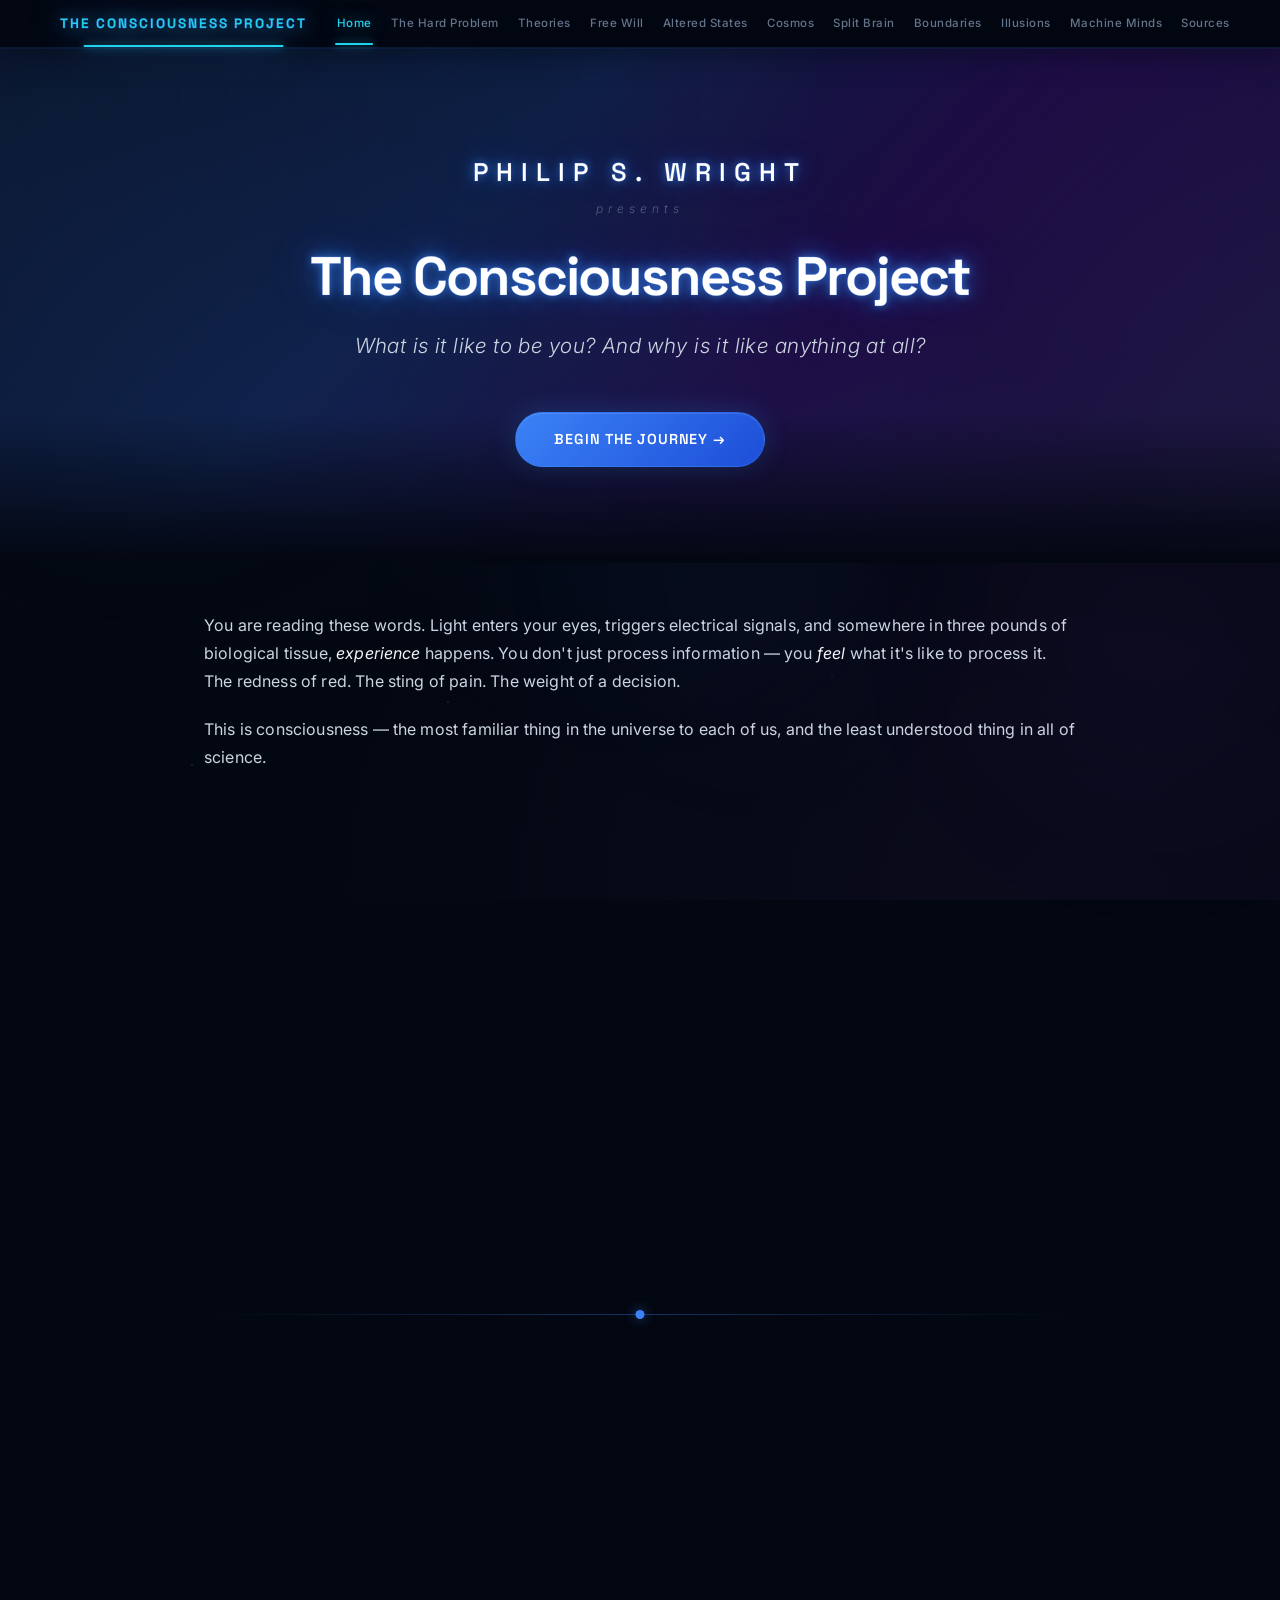
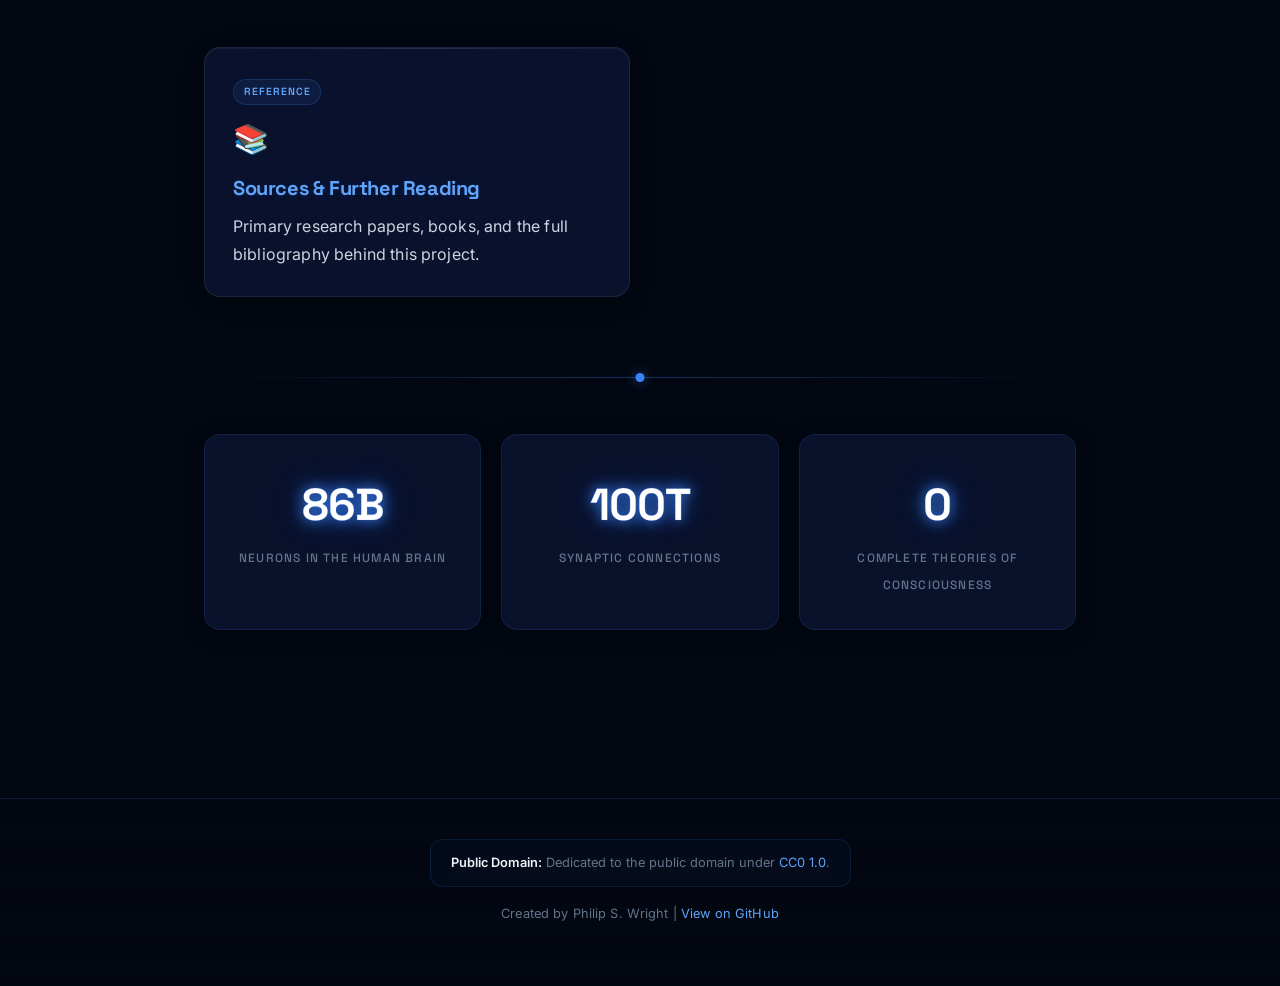
==== commit 799ad65d: "Implement cache busting to force mobile updates" ====
--- a/index.html
+++ b/index.html
@@ -5,7 +5,7 @@
   <meta name="viewport" content="width=device-width, initial-scale=1.0">
   <title>The Consciousness Project</title>
   <meta name="description" content="An exploration of consciousness — the hard problem, theories of mind, free will, altered states, and machine sentience.">
-  <link rel="stylesheet" href="style.css">
+  <link rel="stylesheet" href="style.css?v=1.1">
 </head>
 <body>
   <!-- Floating orbs -->
@@ -171,6 +171,6 @@
     <p>Created by Philip S. Wright | <a href="https://github.com/pdubbbbbs/jim-twins-project">View on GitHub</a></p>
   </footer>
 
-  <script src="animations.js"></script>
+  <script src="animations.js?v=1.1"></script>
 </body>
 </html>
